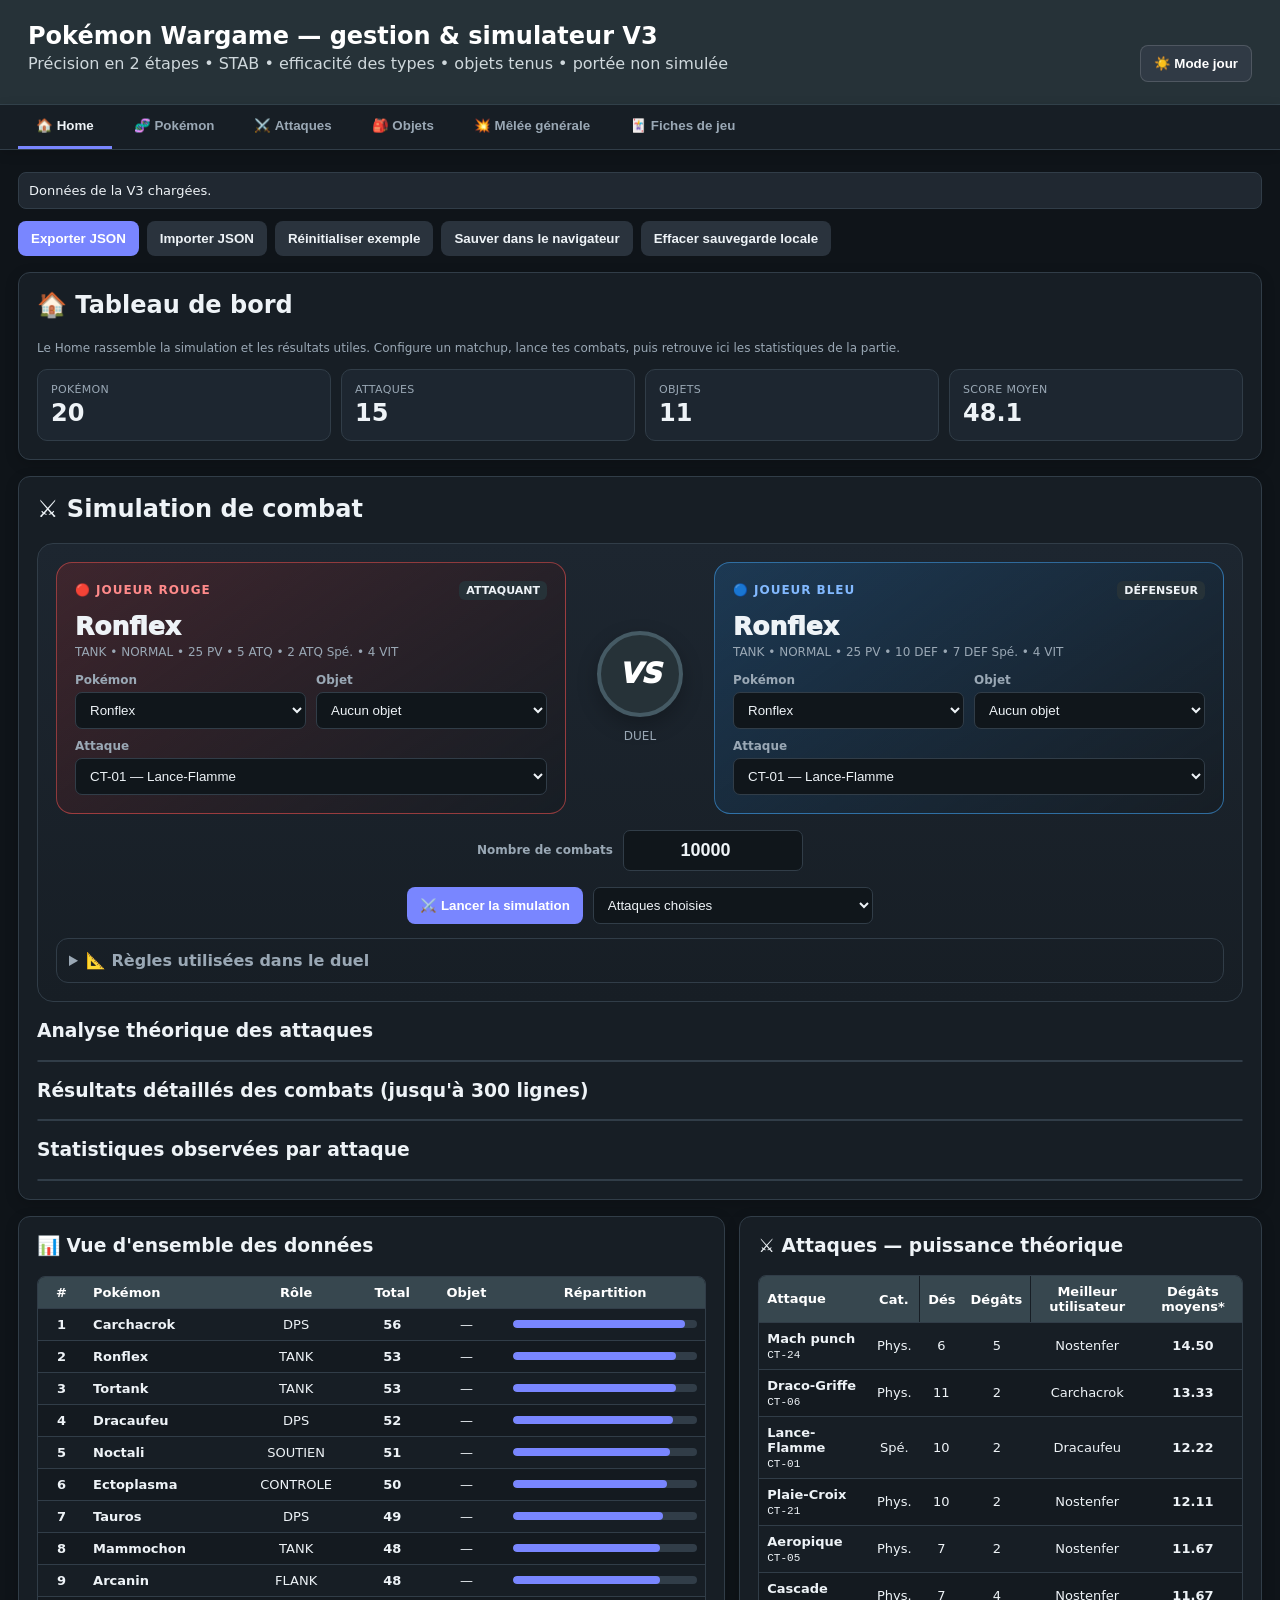
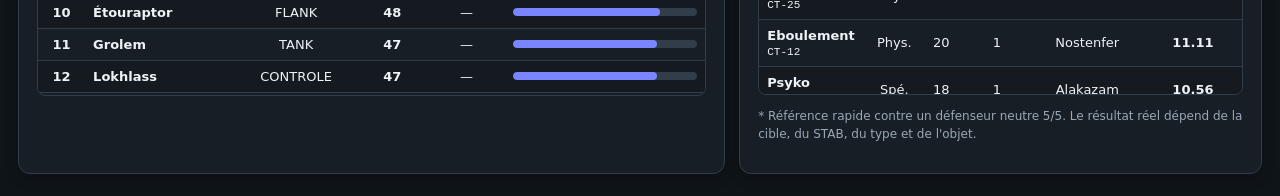
==== wargame/index.html @ 76ea1ea9 "Restore wargame index after fiche module update" ====
<!DOCTYPE html>
<html lang="fr">
<head>
<meta charset="UTF-8">
<meta name="viewport" content="width=device-width, initial-scale=1.0">
<title>Pokémon Wargame — Simulateur V3</title>
<style>
:root{
  --bg:#0f1419; --card:#171e25; --card2:#1d2630; --text:#eef3f7; --muted:#9aa8b5;
  --border:#313d48; --accent:#7986ff; --accent2:#5c6bc0;
  --danger:#ff8a8a; --ok:#81c784; --warn:#ffd166; --white:#fff;
  --input:#10161b; --table:#141a20; --tableHover:#202a33;
}
*{box-sizing:border-box}
body{margin:0;font-family:Inter,system-ui,Segoe UI,Arial,sans-serif;background:var(--bg);color:var(--text)}
header{padding:22px 28px;background:#263238;color:#fff;border-bottom:1px solid #34434d}
header h1{margin:0 0 4px;font-size:24px}
header p{margin:0;color:#cfd8dc}
.header-actions{display:flex;justify-content:flex-end;margin-top:-28px}
main{max-width:1600px;margin:22px auto;padding:0 18px}
.grid,.sim-grid,.metric-grid,.form-grid{display:grid;gap:14px}
.grid{grid-template-columns:1fr 1fr}
.sim-grid{grid-template-columns:repeat(3,minmax(0,1fr))}
.metric-grid{grid-template-columns:repeat(4,minmax(0,1fr))}
.form-grid{grid-template-columns:repeat(4,minmax(0,1fr))}
.form-grid .wide{grid-column:span 2}
.card{background:var(--card);border:1px solid var(--border);border-radius:12px;padding:18px;box-shadow:0 4px 14px rgba(0,0,0,.18)}
.card h2,.card h3{margin-top:0}
.toolbar{display:flex;gap:8px;flex-wrap:wrap;margin-bottom:16px}
button{border:0;border-radius:8px;padding:10px 13px;cursor:pointer;font-weight:700}
.btn{background:var(--accent);color:#fff}
.btn.secondary{background:#2a333d;color:#eef3f7}
.btn.danger{background:#3b2327;color:#ffb0b0}
.btn.ok{background:#183921;color:#a5d6a7}
button:hover{filter:brightness(1.08)}
.theme-btn{background:#303a45;color:#fff;border:1px solid rgba(255,255,255,.15)}
input,select,textarea{
  width:100%;padding:9px 10px;border:1px solid var(--border);border-radius:7px;
  background:var(--input);color:var(--text)
}
textarea{min-height:70px;resize:vertical}
label{display:block;font-size:12px;font-weight:750;color:var(--muted);margin-bottom:5px}
.form-actions{display:flex;gap:8px;margin-top:12px;flex-wrap:wrap}
.scroll{max-height:460px;overflow:auto;border:1px solid var(--border);border-radius:8px;margin-top:14px}
table{width:100%;border-collapse:collapse;font-size:13px}
th,td{border-bottom:1px solid var(--border);padding:8px;text-align:center;vertical-align:middle}
th{background:#37474f;color:#fff;position:sticky;top:0;z-index:2}
tbody tr:nth-child(even){background:var(--table)}
tbody tr:hover{background:var(--tableHover)}
.left{text-align:left!important}
.pill{display:inline-block;padding:3px 7px;border-radius:999px;background:#2b3640;font-size:11px;font-weight:700}
.mono{font-family:ui-monospace,SFMono-Regular,Menlo,monospace}
.small{font-size:11px}
.hint{font-size:12px;color:var(--muted);line-height:1.5}
.status{padding:10px;border-radius:8px;background:#202831;margin-bottom:12px;font-size:13px;border:1px solid var(--border)}
.status.success{background:#17351f;color:#a5d6a7}.status.error{background:#422124;color:#ffb0b0}
.metric{border:1px solid var(--border);border-radius:9px;padding:12px;background:var(--card2)}
.metric .label{font-size:11px;color:var(--muted)}
.metric .value{font-size:21px;font-weight:850;margin-top:4px}
.section-note{background:#151c23;border:1px dashed #3a4652;padding:11px;border-radius:8px;margin:12px 0}
.tag{font-size:11px;font-weight:800;padding:3px 7px;border-radius:6px;background:#263238}
.effect-list{font-size:11px;line-height:1.35;text-align:left}
.warning{color:var(--warn);font-weight:700}
.good{color:var(--ok);font-weight:700}
.bad{color:var(--danger);font-weight:700}
.kv{display:grid;grid-template-columns:160px 1fr;gap:7px;font-size:12px}
.checkbox{display:flex;align-items:center;gap:7px;margin-top:20px}
.checkbox input{width:auto}
@media(max-width:1150px){
  .grid{grid-template-columns:1fr}.sim-grid{grid-template-columns:1fr 1fr}.form-grid{grid-template-columns:repeat(2,minmax(0,1fr))}
}
@media(max-width:700px){
  .sim-grid,.metric-grid{grid-template-columns:1fr}.form-grid{grid-template-columns:1fr}
  .header-actions{margin-top:12px;justify-content:flex-start}
}

.tabs-bar{position:sticky;top:0;z-index:20;background:var(--card);border-bottom:1px solid var(--border);box-shadow:0 3px 12px rgba(0,0,0,.14)}
.tabs{max-width:1600px;margin:0 auto;padding:0 18px;display:flex;gap:4px}
.tab{background:transparent;color:var(--muted);border-radius:0;padding:13px 18px;border-bottom:3px solid transparent;font-weight:800}
.tab:hover{background:var(--tableHover);color:var(--text);filter:none}
.tab.active{color:var(--text);border-bottom-color:var(--accent)}
.tab-pane{display:none}
.tab-pane.active{display:block}
.dashboard-grid{display:grid;grid-template-columns:1.15fr .85fr;gap:14px}
.kpi-grid{display:grid;grid-template-columns:repeat(4,minmax(0,1fr));gap:10px}
.kpi{background:var(--card2);border:1px solid var(--border);border-radius:10px;padding:13px}
.kpi .klabel{font-size:11px;color:var(--muted);text-transform:uppercase;letter-spacing:.03em}
.kpi .kvalue{font-size:24px;font-weight:900;margin-top:3px}
.rank-table td:first-child{font-weight:850}
.chartbar{height:8px;background:var(--border);border-radius:99px;overflow:hidden}
.chartbar>span{display:block;height:100%;background:var(--accent);border-radius:99px}
.dashboard-note{font-size:12px;color:var(--muted);line-height:1.5}
@media(max-width:1150px){.dashboard-grid{grid-template-columns:1fr}.kpi-grid{grid-template-columns:repeat(2,minmax(0,1fr))}}
@media(max-width:700px){.tabs{overflow:auto}.tab{white-space:nowrap;padding:12px 14px}.kpi-grid{grid-template-columns:1fr}}


.duel-config{
  background:linear-gradient(180deg,var(--card2),var(--card));
  border:1px solid var(--border); border-radius:16px; padding:18px;
}
.duel-grid{
  display:grid; grid-template-columns:minmax(0,1fr) 120px minmax(0,1fr);
  align-items:stretch; gap:14px;
}
.fighter{
  border-radius:16px; padding:18px; border:1px solid var(--border);
  position:relative; overflow:hidden;
}
.fighter-red{
  background:linear-gradient(145deg,rgba(198,40,40,.20),var(--card));
  border-color:rgba(239,83,80,.55);
}
.fighter-blue{
  background:linear-gradient(145deg,rgba(30,136,229,.20),var(--card));
  border-color:rgba(66,165,245,.55);
}
.fighter-top{display:flex;justify-content:space-between;align-items:center;margin-bottom:12px}
.fighter-title{font-size:12px;font-weight:900;letter-spacing:.08em;text-transform:uppercase}
.fighter-red .fighter-title{color:#ff8a8a}.fighter-blue .fighter-title{color:#82b9ff}
.fighter-name{font-size:25px;font-weight:950;margin:2px 0 4px}
.fighter-meta{font-size:12px;color:var(--muted);margin-bottom:14px}
.fighter-grid{display:grid;grid-template-columns:1fr 1fr;gap:10px}
.vs-wrap{display:flex;flex-direction:column;align-items:center;justify-content:center;gap:10px}
.vs-badge{
  width:86px;height:86px;border-radius:50%;display:flex;align-items:center;justify-content:center;
  font-size:28px;font-weight:1000;font-style:italic;
  background:#263238;color:#fff;border:4px solid #455a64;box-shadow:0 8px 20px rgba(0,0,0,.25)
}
.battle-count{
  margin-top:16px; display:flex; justify-content:center; align-items:center; gap:10px;
  flex-wrap:wrap;
}
.battle-count label{margin:0}
.battle-count input{width:180px;text-align:center;font-size:18px;font-weight:850}
.duel-actions{display:flex;justify-content:center;gap:10px;margin-top:16px;flex-wrap:wrap}
.duel-secondary{background:var(--soft);border:1px solid var(--border);border-radius:12px;padding:12px;margin-top:14px}
.duel-secondary summary{cursor:pointer;font-weight:800;color:var(--muted)}
.duel-secondary .sim-grid{margin-top:12px}
@media(max-width:900px){
  .duel-grid{grid-template-columns:1fr}
  .vs-wrap{order:2}
  .fighter-red{order:1}.fighter-blue{order:3}
  .vs-badge{width:72px;height:72px;font-size:24px}
}

</style>
</head>
<body>
<header>
  <h1>Pokémon Wargame — gestion & simulateur V3</h1>
  <p>Précision en 2 étapes • STAB • efficacité des types • objets tenus • portée non simulée</p>
  <div class="header-actions"><button class="theme-btn" id="themeBtn">☀️ Mode jour</button></div>
</header>

<nav class="tabs-bar">
  <div class="tabs">
    <button class="tab active" data-tab="home">🏠 Home</button>
    <button class="tab" data-tab="pokemon">🧬 Pokémon</button>
    <button class="tab" data-tab="attacks">⚔️ Attaques</button>
    <button class="tab" data-tab="items">🎒 Objets</button>
  </div>
</nav>

<main>
  <div id="status" class="status">Données de la V3 chargées.</div>

  <div class="toolbar">
    <button class="btn" id="exportBtn">Exporter JSON</button>
    <button class="btn secondary" id="importBtn">Importer JSON</button>
    <input id="importFile" type="file" accept=".json" hidden>
    <button class="btn secondary" id="resetBtn">Réinitialiser exemple</button>
    <button class="btn secondary" id="saveLocalBtn">Sauver dans le navigateur</button>
    <button class="btn secondary" id="clearLocalBtn">Effacer sauvegarde locale</button>
  </div>
  
<section id="tab-home" class="tab-pane active">
  <div class="card" style="margin-bottom:16px">
    <h2>🏠 Tableau de bord</h2>
    <p class="dashboard-note">
      Le Home rassemble la simulation et les résultats utiles. Configure un matchup, lance tes combats,
      puis retrouve ici les statistiques de la partie.
    </p>
    <div id="dashboardKpis" class="kpi-grid"></div>
  </div>

  <section class="card" style="margin-top:16px">
    <h2>⚔️ Simulation de combat</h2>

    <div class="duel-config">
      <div class="duel-grid">
        <div class="fighter fighter-red">
          <div class="fighter-top">
            <div class="fighter-title">🔴 Joueur Rouge</div>
            <span class="tag">ATTAQUANT</span>
          </div>
          <div class="fighter-name" id="fighterNameA">—</div>
          <div class="fighter-meta" id="fighterMetaA">Choisis ton Pokémon</div>
          <div class="fighter-grid">
            <div>
              <label>Pokémon</label>
              <select id="simA"></select>
            </div>
            <div>
              <label>Objet</label>
              <select id="simItemA"></select>
            </div>
            <div style="grid-column:1 / -1">
              <label>Attaque</label>
              <select id="simAttackA"></select>
            </div>
          </div>
        </div>

        <div class="vs-wrap">
          <div class="vs-badge">VS</div>
          <span class="hint">DUEL</span>
        </div>

        <div class="fighter fighter-blue">
          <div class="fighter-top">
            <div class="fighter-title">🔵 Joueur Bleu</div>
            <span class="tag">DÉFENSEUR</span>
          </div>
          <div class="fighter-name" id="fighterNameB">—</div>
          <div class="fighter-meta" id="fighterMetaB">Choisis ton Pokémon</div>
          <div class="fighter-grid">
            <div>
              <label>Pokémon</label>
              <select id="simB"></select>
            </div>
            <div>
              <label>Objet</label>
              <select id="simItemB"></select>
            </div>
            <div style="grid-column:1 / -1">
              <label>Attaque</label>
              <select id="simAttackB"></select>
            </div>
          </div>
        </div>
      </div>

      <div class="battle-count">
        <label for="simCount">Nombre de combats</label>
        <input id="simCount" type="number" min="1" max="1000000" value="10000">
      </div>

      <div class="duel-actions">
        <button class="btn" id="simulateBtn">⚔️ Lancer la simulation</button>
        <select id="simMode" style="width:280px">
          <option value="fixed">Attaques choisies</option>
          <option value="best">Meilleure moyenne théorique à chaque tour</option>
          <option value="random">Attaque aléatoire</option>
        </select>
      </div>

      <details class="duel-secondary">
        <summary>📐 Règles utilisées dans le duel</summary>
        <div class="section-note">
          <strong>Précision en 2 étapes :</strong> Nombre de dés → jet de précision → seuls les dés réussis sont relancés →
          jet ATQ/DEF → blessures → dégâts.
          Le STAB ajoute <strong>1 dé au jet de précision</strong>, la Loupe ajoute +1 au résultat du jet de précision,
          et l'Œuf Chance relance le premier 1 de la phase.
        </div>
        <div class="section-note">
          <strong>Types :</strong> super efficace → +1d3 dégâts bruts ; pas très efficace → -1d3 dégâts.
          Les immunités donnent 0 dégât. Les effets de portée/géométrie, murs, déplacements, réactions et statuts ne sont pas simulés.
        </div>
      </details>
    </div>

    <div id="simSummary" style="margin-top:16px"></div>

<h3 style="margin-top:18px">Analyse théorique des attaques</h3>
    <div class="scroll"><table id="attackAnalysisTable"></table></div>

    <h3 style="margin-top:18px">Résultats détaillés des combats (jusqu'à 300 lignes)</h3>
    <div class="scroll"><table id="battleTable"></table></div>

    <h3 style="margin-top:18px">Statistiques observées par attaque</h3>
    <div class="scroll"><table id="usageTable"></table></div>
  </section>

  <div class="dashboard-grid" style="margin-top:16px">
    <section class="card">
      <h3>📊 Vue d'ensemble des données</h3>
      <div id="pokemonOverview"></div>
    </section>
    <section class="card">
      <h3>⚔️ Attaques — puissance théorique</h3>
      <div id="attackOverview"></div>
    </section>
  </div>
</section>

  
<section id="tab-pokemon" class="tab-pane">
  <div class="grid"><section class="card">
      <h2>Pokémon</h2>
      <form id="pokemonForm">        <input type="hidden" id="pokemonIndex">
        <div class="form-grid">
          <div><label>Nom</label><input id="pName" required></div>
          <div><label>Rôle</label><input id="pRole" placeholder="TANK, DPS..."></div>
          <div><label>Type</label><input id="pType" placeholder="NORMAL"></div>
          <div><label>Objet tenu</label><select id="pItem"></select></div>
          <div><label>PV</label><input id="pHp" type="number" min="1" required></div>
          <div><label>Attaque</label><input id="pAtk" type="number" min="0" max="10" required></div>
          <div><label>Défense</label><input id="pDef" type="number" min="0" max="10" required></div>
          <div><label>Attaque Spé.</label><input id="pSpAtk" type="number" min="0" max="10" required></div>
          <div><label>Défense Spé.</label><input id="pSpDef" type="number" min="0" max="10" required></div>
          <div><label>Vitesse</label><input id="pSpeed" type="number" min="0" max="10" required></div>
        </div>
        <div class="form-actions">
          <button class="btn" type="submit">Enregistrer Pokémon</button>
          <button class="btn secondary" type="button" id="cancelPokemonEdit">Annuler</button>
        </div>
      </form>
      <div class="scroll"><table id="pokemonTable"></table></div>
    </section>

    <section class="card">
      <h2>Attaques</h2>
      <form id="attackForm">
        <input type="hidden" id="attackIndex">
        <div class="form-grid">
          <div><label>Code</label><input id="aCode" required placeholder="CT-01"></div>
          <div><label>Nom</label><input id="aName" required></div>
          <div><label>Catégorie</label>
            <select id="aCategory"><option value="physical">Physique</option><option value="special">Spéciale</option></select>
          </div>
          <div><label>Type</label><input id="aType" required></div>
          <div><label>Utilité</label><input id="aUtility" value="Offensive"></div>
          <div><label>Nombre de dés</label><input id="aDice" type="number" min="1" required></div>
          <div><label>Dégâts / blessure</label><input id="aDamage" type="number" min="0" step="0.1" required></div>
          <div><label>Précision (jet 1)</label><input id="aPrecision" placeholder="3+" required></div>
          <div><label>Portée</label><input id="aRange" placeholder="7p"></div>
          <div><label>Cible</label><input id="aTarget" value="Unique"></div>
          <div class="checkbox"><input id="aCritEnabled" type="checkbox"><label for="aCritEnabled">Critique actif</label></div>
          <div><label>Seuil critique</label><input id="aCritRoll" type="number" min="2" max="6" value="6"></div>
          <div><label>Multiplicateur critique</label><input id="aCritMultiplier" type="number" min="1" step="0.1" value="2"></div>
          <div><label>Bonus dégâts bruts de l'attaque</label><input id="aBonusFlat" type="number" min="0" step="0.1" value="0"></div>
          <div class="wide"><label>Description / effet non simulé</label><textarea id="aDescription"></textarea></div>
        </div>
        <div class="hint">
          Portée, géométrie, murs, déplacement, environnement, réaction et cibles multiples sont conservés mais ne sont pas simulés.
          Les <strong>bonus de dégâts bruts</strong> sont simulés.
        </div>
        <div class="form-actions">
          <button class="btn" type="submit">Enregistrer attaque</button>
          <button class="btn secondary" type="button" id="cancelAttackEdit">Annuler</button>
        </div>
      </form>
      <div class="scroll"><table id="attackTable"></table></div>
    </section><section class="card">
    <h2>🧬 Guide rapide</h2>
    <div class="section-note">
      Modifie ici les stats, le rôle, le type et l'objet enregistré sur la fiche du Pokémon.
      <br><br><strong>Score :</strong> PV + ATQ + DEF + ATQ Spé. + DEF Spé. + VIT.
    </div>
    <div id="pokemonRoleOverview"></div>
  </section></div>
</section>

  
<section id="tab-attacks" class="tab-pane">
  <div class="card"><section class="card">
      <h2>Attaques</h2>
      <form id="attackForm">
        <input type="hidden" id="attackIndex">
        <div class="form-grid">
          <div><label>Code</label><input id="aCode" required placeholder="CT-01"></div>
          <div><label>Nom</label><input id="aName" required></div>
          <div><label>Catégorie</label>
            <select id="aCategory"><option value="physical">Physique</option><option value="special">Spéciale</option></select>
          </div>
          <div><label>Type</label><input id="aType" required></div>
          <div><label>Utilité</label><input id="aUtility" value="Offensive"></div>
          <div><label>Nombre de dés</label><input id="aDice" type="number" min="1" required></div>
          <div><label>Dégâts / blessure</label><input id="aDamage" type="number" min="0" step="0.1" required></div>
          <div><label>Précision (jet 1)</label><input id="aPrecision" placeholder="3+" required></div>
          <div><label>Portée</label><input id="aRange" placeholder="7p"></div>
          <div><label>Cible</label><input id="aTarget" value="Unique"></div>
          <div class="checkbox"><input id="aCritEnabled" type="checkbox"><label for="aCritEnabled">Critique actif</label></div>
          <div><label>Seuil critique</label><input id="aCritRoll" type="number" min="2" max="6" value="6"></div>
          <div><label>Multiplicateur critique</label><input id="aCritMultiplier" type="number" min="1" step="0.1" value="2"></div>
          <div><label>Bonus dégâts bruts de l'attaque</label><input id="aBonusFlat" type="number" min="0" step="0.1" value="0"></div>
          <div class="wide"><label>Description / effet non simulé</label><textarea id="aDescription"></textarea></div>
        </div>
        <div class="hint">
          Portée, géométrie, murs, déplacement, environnement, réaction et cibles multiples sont conservés mais ne sont pas simulés.
          Les <strong>bonus de dégâts bruts</strong> sont simulés.
        </div>
        <div class="form-actions">
          <button class="btn" type="submit">Enregistrer attaque</button>
          <button class="btn secondary" type="button" id="cancelAttackEdit">Annuler</button>
        </div>
      </form>
      <div class="scroll"><table id="attackTable"></table></div>
    </section></div>
</section>

  
<section id="tab-items" class="tab-pane">
  <section class="card" style="margin-top:16px">
    <h2>Objets tenus</h2>
    <form id="itemForm">
      <input type="hidden" id="itemIndex">
      <div class="form-grid">
        <div><label>Nom</label><input id="iName" required></div>
        <div><label>Consommé ?</label>
          <select id="iConsumable"><option value="false">Non</option><option value="true">Oui</option></select>
        </div>
        <div><label>+ Attaque</label><input id="iAttackBonus" type="number" value="0"></div>
        <div><label>+ Vitesse</label><input id="iSpeedBonus" type="number" value="0"></div>
        <div><label>+ aux jets de précision</label><input id="iPrecisionBonus" type="number" value="0"></div>
        <div><label>Soins sous 50% des PV</label><input id="iHealBelowHalf" type="number" value="0"></div>
        <div><label>Soins en fin de phase — dés d3</label><input id="iEndPhaseHealDice" type="number" value="0" min="0"></div>
        <div><label>Survie à 1 PV si KO</label><select id="iPreventKO"><option value="false">Non</option><option value="true">Oui</option></select></div>
        <div><label>+ dégât brut si super efficace</label><input id="iSuperEffectiveBonus" type="number" value="0" step="0.1"></div>
        <div><label>Relancer le premier 1 / phase</label><select id="iRerollFirstOne"><option value="false">Non</option><option value="true">Oui</option></select></div>
        <div><label>Consommer après capacité offensive</label><select id="iConsumeOnOffensive"><option value="false">Non</option><option value="true">Oui</option></select></div>
        <div><label>Bonus portée</label><input id="iRangeBonus" type="number" value="0"></div>
        <div><label>Soigne les statuts</label><select id="iCureStatus"><option value="false">Non</option><option value="true">Oui</option></select></div>
        <div class="wide"><label>Effet / description</label><textarea id="iDescription"></textarea></div>
        <div class="wide"><label>Effet non simulé / notes</label><textarea id="iUnsimmable"></textarea></div>
      </div>
      <div class="hint">
        Les effets calculables sont appliqués automatiquement. Les effets liés aux statuts, à la portée ou aux mécaniques encore non implémentées restent stockés comme texte/flags.
      </div>
      <div class="form-actions">
        <button class="btn" type="submit">Enregistrer objet</button>
        <button class="btn secondary" type="button" id="cancelItemEdit">Annuler</button>
      </div>
    </form>
    <div class="scroll"><table id="itemTable"></table></div>
  </section>
  <div class="card" style="margin-top:16px">
    <h3>🎒 Utilisation des objets</h3>
    <p class="dashboard-note">
      Les objets créés ici peuvent être attachés aux Pokémon ou choisis directement dans un combat depuis le Home.
      Les effets non simulés restent stockés dans le JSON.
    </p>
  </div>
</section>

</main>

<script>
const STORAGE_KEY = "pokemon-wargame-v3";
const TYPE_CHART = {
  NORMAL:{weak:["ROCHE","ACIER"],immune:["SPECTRE"]},
  FEU:{strong:["PLANTE","GLACE","INSECTE","ACIER"],weak:["FEU","EAU","ROCHE","DRAGON"]},
  EAU:{strong:["FEU","SOL","ROCHE"],weak:["EAU","PLANTE","DRAGON"]},
  ELECTRIQUE:{strong:["EAU","VOL"],weak:["ELECTRIQUE","PLANTE","DRAGON"],immune:["SOL"]},
  PLANTE:{strong:["EAU","SOL","ROCHE"],weak:["FEU","PLANTE","POISON","VOL","INSECTE","DRAGON","ACIER"]},
  GLACE:{strong:["PLANTE","SOL","VOL","DRAGON"],weak:["FEU","EAU","GLACE","ACIER"]},
  COMBAT:{strong:["NORMAL","GLACE","ROCHE","TENEBRE","ACIER"],weak:["POISON","VOL","PSY","INSECTE","FEE"]},
  POISON:{strong:["PLANTE","FEE"],weak:["POISON","SOL","ROCHE","SPECTRE"],},
  SOL:{strong:["FEU","ELECTRIQUE","POISON","ROCHE","ACIER"],weak:["PLANTE","INSECTE"],immune:["VOL"]},
  VOL:{strong:["PLANTE","COMBAT","INSECTE"],weak:["ELECTRIQUE","ROCHE","ACIER"]},
  PSY:{strong:["COMBAT","POISON"],weak:["PSY","ACIER"],immune:["TENEBRE"]},
  INSECTE:{strong:["PLANTE","PSY","TENEBRE"],weak:["FEU","COMBAT","POISON","VOL","SPECTRE","ACIER","FEE"]},
  ROCHE:{strong:["FEU","GLACE","VOL","INSECTE"],weak:["COMBAT","SOL","ACIER"]},
  SPECTRE:{strong:["PSY","SPECTRE"],weak:["TENEBRE"],immune:["NORMAL"]},
  DRAGON:{strong:["DRAGON"],weak:["ACIER"],},
  TENEBRE:{strong:["PSY","SPECTRE"],weak:["COMBAT","TENEBRE","FEE"],immune:["PSY"]},
  ACIER:{strong:["GLACE","ROCHE","FEE"],weak:["FEU","EAU","ELECTRIQUE","ACIER"]},
  FEE:{strong:["COMBAT","DRAGON","TENEBRE"],weak:["FEU","POISON","ACIER"],immune:["DRAGON"]}
};

const DEFAULT_DATA = {
  version:3,
  rules:{
    maxStat:10,
    maxTeamScore:140,
    hitTable:[
      {condition:"atk >= 2 * def",roll:2},
      {condition:"atk > def",roll:3},
      {condition:"atk == def",roll:4},
      {condition:"atk < def",roll:5},
      {condition:"atk <= def / 2",roll:6}
    ],
    precisionThenWound:true,
    stabPrecisionDice:1,
    superEffectiveBonus:"1d3",
    notVeryEffectiveBlock:"1d3"
  },
  pokemon:[
    {name:"Ronflex",role:"TANK",type:"NORMAL",types:["NORMAL"],itemId:null,hp:25,attack:5,defense:10,spAttack:2,spDefense:7,speed:4},
    {name:"Tortank",role:"TANK",type:"EAU",types:["EAU"],itemId:null,hp:24,attack:5,defense:6,spAttack:5,spDefense:8,speed:5},
    {name:"Mammochon",role:"TANK",type:"SOL",types:["SOL"],itemId:null,hp:22,attack:6,defense:5,spAttack:2,spDefense:10,speed:3},
    {name:"Grolem",role:"TANK",type:"ROCHE",types:["ROCHE"],itemId:null,hp:22,attack:6,defense:9,spAttack:1,spDefense:5,speed:4},
    {name:"Ectoplasma",role:"CONTROLE",type:"SPECTRE",types:["SPECTRE"],itemId:null,hp:21,attack:2,defense:4,spAttack:9,spDefense:7,speed:7},
    {name:"Lokhlass",role:"CONTROLE",type:"GLACE",types:["GLACE"],itemId:null,hp:22,attack:2,defense:5,spAttack:7,spDefense:5,speed:6},
    {name:"Bétochef",role:"CONTROLE",type:"COMBAT",types:["COMBAT"],itemId:null,hp:21,attack:6,defense:6,spAttack:2,spDefense:4,speed:5},
    {name:"Magnézone",role:"CONTROLE",type:"ACIER",types:["ACIER"],itemId:null,hp:20,attack:3,defense:4,spAttack:6,spDefense:6,speed:6},
    {name:"Arcanin",role:"FLANK",type:"FEU",types:["FEU"],itemId:null,hp:20,attack:8,defense:3,spAttack:4,spDefense:4,speed:9},
    {name:"Nostenfer",role:"FLANK",type:"POISON",types:["POISON"],itemId:null,hp:20,attack:10,defense:2,spAttack:1,spDefense:4,speed:10},
    {name:"Étouraptor",role:"FLANK",type:"VOL",types:["VOL"],itemId:null,hp:21,attack:9,defense:4,spAttack:1,spDefense:5,speed:8},
    {name:"Pikachu",role:"FLANK",type:"ELECTRIQUE",types:["ELECTRIQUE"],itemId:null,hp:16,attack:6,defense:3,spAttack:8,spDefense:3,speed:9},
    {name:"Carchacrok",role:"DPS",type:"DRAGON",types:["DRAGON"],itemId:null,hp:21,attack:10,defense:5,spAttack:7,spDefense:5,speed:8},
    {name:"Dracaufeu",role:"DPS",type:"FEU",types:["FEU"],itemId:null,hp:20,attack:7,defense:4,spAttack:10,spDefense:4,speed:7},
    {name:"Tauros",role:"DPS",type:"NORMAL",types:["NORMAL"],itemId:null,hp:22,attack:9,defense:6,spAttack:0,spDefense:3,speed:9},
    {name:"Cizayox",role:"DPS",type:"INSECTE",types:["INSECTE"],itemId:null,hp:20,attack:8,defense:3,spAttack:2,spDefense:5,speed:7},
    {name:"Alakazam",role:"SOUTIEN",type:"PSY",types:["PSY"],itemId:null,hp:20,attack:0,defense:2,spAttack:10,spDefense:7,speed:8},
    {name:"Noctali",role:"SOUTIEN",type:"TENEBRE",types:["TENEBRE"],itemId:null,hp:21,attack:6,defense:6,spAttack:6,spDefense:6,speed:6},
    {name:"Leveinard",role:"SOUTIEN",type:"FEE",types:["FEE"],itemId:null,hp:25,attack:4,defense:5,spAttack:2,spDefense:5,speed:4},
    {name:"Azumarill",role:"SOUTIEN",type:"EAU",types:["EAU"],itemId:null,hp:20,attack:9,defense:4,spAttack:1,spDefense:5,speed:4}
  ],
  attacks:[
    {code:"CT-01",name:"Lance-Flamme",category:"special",type:"FEU",utility:"Offensive",dice:10,damage:2,precision:"3+",range:"7p*",target:"Multiple",critEnabled:false,critRoll:6,critMultiplier:2,bonusFlatDamage:0,description:"Cette capacité touche tous pokémons dans la zone du cone."},
    {code:"CT-04",name:"Seisme",category:"physical",type:"SOL",utility:"Offensive",dice:15,damage:1,precision:"2+",range:"5p",target:"Multiple",critEnabled:false,critRoll:6,critMultiplier:2,bonusFlatDamage:0,description:"Cette capacité inflige des dégats à tous les pokémons dans le cercle de 5 pouces autour du lanceur."},
    {code:"CT-05",name:"Aeropique",category:"physical",type:"VOL",utility:"Offensive",dice:7,damage:2,precision:"1+",range:"1p",target:"Unique",critEnabled:false,critRoll:6,critMultiplier:2,bonusFlatDamage:0,description:""},
    {code:"CT-06",name:"Draco-Griffe",category:"physical",type:"DRAGON",utility:"Offensive",dice:11,damage:2,precision:"3+",range:"1p",target:"Unique",critEnabled:false,critRoll:6,critMultiplier:2,bonusFlatDamage:0,description:""},
    {code:"CT-09",name:"Vive-attaque",category:"physical",type:"NORMAL",utility:"Offensive",dice:5,damage:2,precision:"2+",range:"2p",target:"Unique",critEnabled:false,critRoll:6,critMultiplier:2,bonusFlatDamage:0,description:"Cette capacité peut-être joué en réaction à l'attaque d'un pokémon adverse. (Si assez de portée)"},
    {code:"CT-12",name:"Eboulement",category:"physical",type:"ROCHE",utility:"Offensive",dice:20,damage:1,precision:"3+",range:"6p",target:"Unique",critEnabled:false,critRoll:6,critMultiplier:2,bonusFlatDamage:0,description:"Après la capacité, placez un mur de pierre de 2p collé au pokémon défenseur. Le mur possède 1 PV et peut être ciblé par une capacité unique."},
    {code:"CT-13",name:"Tonnerre",category:"special",type:"ELECTRIQUE",utility:"Offensive",dice:5,damage:2,precision:"4+",range:"10p",target:"Unique",critEnabled:false,critRoll:6,critMultiplier:2,bonusFlatDamage:0,description:"Cette capacité ne prend pas en compte ni l'environnement ni les murs de protection pour toucher une cible."},
    {code:"CT-16",name:"Psyko",category:"special",type:"PSY",utility:"Offensive",dice:18,damage:1,precision:"3+",range:"7p",target:"Unique",critEnabled:false,critRoll:6,critMultiplier:2,bonusFlatDamage:0,description:""},
    {code:"CT-21",name:"Plaie-Croix",category:"physical",type:"INSECTE",utility:"Offensive",dice:10,damage:2,precision:"3+",range:"",target:"Unique",critEnabled:false,critRoll:6,critMultiplier:2,bonusFlatDamage:1,description:"1 dégat brut en plus."},
    {code:"CT-22",name:"Vibroscur",category:"special",type:"TENEBRE",utility:"Offensive",dice:15,damage:1,precision:"2+",range:"6p",target:"Multiple",critEnabled:false,critRoll:6,critMultiplier:2,bonusFlatDamage:0,description:"Lance des ondes en cercle autour du pokémons jusqu'à 6 pouces. Les ondes s'arrête après avoir touché un pokémon. (Le pokémon derrière ne prend pas de dégat)."},
    {code:"CT-23",name:"Ball'Ombre",category:"special",type:"SPECTRE",utility:"Offensive",dice:7,damage:3,precision:"4+",range:"8p",target:"Unique",critEnabled:false,critRoll:6,critMultiplier:2,bonusFlatDamage:0,description:""},
    {code:"CT-24",name:"Mach punch",category:"physical",type:"COMBAT",utility:"Offensive",dice:6,damage:5,precision:"4+",range:"1p",target:"Unique",critEnabled:false,critRoll:6,critMultiplier:2,bonusFlatDamage:0,description:"Avant d'attaquer vous pouvez déplacez votre pokémon jusqu'à 2 pouces. Si la capacité n'inflige aucune blessure le lanceur s'inflige 3PV."},
    {code:"CT-25",name:"Cascade",category:"physical",type:"EAU",utility:"Offensive",dice:7,damage:4,precision:"4+",range:"5p",target:"Unique",critEnabled:false,critRoll:6,critMultiplier:2,bonusFlatDamage:0,description:""},
    {code:"CT-30",name:"Laser-Glace",category:"special",type:"GLACE",utility:"Offensive",dice:8,damage:3,precision:"4+",range:"6p",target:"Unique",critEnabled:false,critRoll:6,critMultiplier:2,bonusFlatDamage:0,description:""},
    {code:"CT-31",name:"Ultralaser",category:"special",type:"NORMAL",utility:"Offensive",dice:10,damage:3,precision:"5+",range:"7p",target:"Multiple",critEnabled:false,critRoll:6,critMultiplier:2,bonusFlatDamage:0,description:"Inflige des dégats en ligne droite jusqu'à 7p. Ne prends pas en compte l'environnement. Les murs de protection restent."}
  ],
  items:[
    {id:"vive-griffe",name:"Vive Griffe",consumable:false,attackBonus:0,speedBonus:1,precisionBonus:0,healBelowHalf:0,endPhaseHealDice:0,preventKO:false,superEffectiveBonus:0,rerollFirstOnePerPhase:false,consumeOnOffensive:false,rangeBonus:0,cureStatus:false,description:"Donne +1 de vitesse.",unsim:""},
    {id:"baie-sitrus",name:"Baie Sitrus",consumable:true,attackBonus:0,speedBonus:0,precisionBonus:0,healBelowHalf:5,endPhaseHealDice:0,preventKO:false,superEffectiveBonus:0,rerollFirstOnePerPhase:false,consumeOnOffensive:false,rangeBonus:0,cureStatus:false,description:"Quand les PV du porteur descendent en dessous de la moitié. Redonne 5PV.",unsim:""},
    {id:"bandeau",name:"Bandeau",consumable:true,attackBonus:0,speedBonus:0,precisionBonus:0,healBelowHalf:0,endPhaseHealDice:0,preventKO:true,superEffectiveBonus:0,rerollFirstOnePerPhase:false,consumeOnOffensive:false,rangeBonus:0,cureStatus:false,description:"Si le porteur devait être mis KO par une attaque. Il reste à 1PV.",unsim:""},
    {id:"reste",name:"Reste",consumable:false,attackBonus:0,speedBonus:0,precisionBonus:0,healBelowHalf:0,endPhaseHealDice:1,preventKO:false,superEffectiveBonus:0,rerollFirstOnePerPhase:false,consumeOnOffensive:false,rangeBonus:0,cureStatus:false,description:"À la fin de chaque phase. Redonne 1d3 PV.",unsim:"Dans le simulateur, une phase = un round complet (les deux Pokémon ont eu leur action)."},
    {id:"loupe",name:"Loupe",consumable:false,attackBonus:0,speedBonus:0,precisionBonus:1,healBelowHalf:0,endPhaseHealDice:0,preventKO:false,superEffectiveBonus:0,rerollFirstOnePerPhase:false,consumeOnOffensive:false,rangeBonus:0,cureStatus:false,description:"Donne +1 aux dés de touche.",unsim:"Le bonus est appliqué aux résultats du jet de précision."},
    {id:"ceinture-pro",name:"Ceinture Pro",consumable:false,attackBonus:0,speedBonus:0,precisionBonus:0,healBelowHalf:0,endPhaseHealDice:0,preventKO:false,superEffectiveBonus:1,rerollFirstOnePerPhase:false,consumeOnOffensive:false,rangeBonus:0,cureStatus:false,description:"1 de dégât brut en plus pour capacités super efficaces.",unsim:""},
    {id:"orbe-flamme",name:"Orbe Flamme",consumable:true,attackBonus:0,speedBonus:0,precisionBonus:0,healBelowHalf:0,endPhaseHealDice:0,preventKO:false,superEffectiveBonus:0,rerollFirstOnePerPhase:false,consumeOnOffensive:true,rangeBonus:0,cureStatus:false,description:"Lorsque le porteur effectue une capacité offensive, l'orbe se consomme et brûle le porteur.",unsim:"La consommation est simulée ; la Brûlure n'est pas encore modélisée."},
    {id:"lunettes-noires",name:"Lunettes noires",consumable:false,attackBonus:0,speedBonus:0,precisionBonus:0,healBelowHalf:0,endPhaseHealDice:0,preventKO:false,superEffectiveBonus:0,rerollFirstOnePerPhase:false,consumeOnOffensive:false,rangeBonus:1,cureStatus:false,description:"Augmente la portée de 1p de chaque compétence.",unsim:"Portée non simulée dans cette version."},
    {id:"baie-oran",name:"Baie Oran",consumable:true,attackBonus:0,speedBonus:0,precisionBonus:0,healBelowHalf:0,endPhaseHealDice:0,preventKO:false,superEffectiveBonus:0,rerollFirstOnePerPhase:false,consumeOnOffensive:false,rangeBonus:0,cureStatus:true,description:"Soigne n'importe quel statut.",unsim:"Les statuts ne sont pas encore simulés."},
    {id:"bandeau-choix",name:"Bandeau Choix",consumable:false,attackBonus:2,speedBonus:0,precisionBonus:0,healBelowHalf:0,endPhaseHealDice:0,preventKO:false,superEffectiveBonus:0,rerollFirstOnePerPhase:false,consumeOnOffensive:false,rangeBonus:0,cureStatus:false,description:"+2 d'attaque. Le porteur ne peut utiliser qu'une seule capacité par phase.",unsim:"Comme la V1 autorise une capacité par action/phase, la restriction de capacité est déjà respectée dans le duel."},
    {id:"oeuf-chance",name:"Oeuf chance",consumable:false,attackBonus:0,speedBonus:0,precisionBonus:0,healBelowHalf:0,endPhaseHealDice:0,preventKO:false,superEffectiveBonus:0,rerollFirstOnePerPhase:true,consumeOnOffensive:false,rangeBonus:0,cureStatus:false,description:"Une fois par phase permet de relancer n'importe quel dé.",unsim:"Interprété comme : relancer uniquement le premier dé qui fait 1 de la phase."}
  ]
};

let db = loadDB();

function clone(x){ return JSON.parse(JSON.stringify(x)); }
function esc(s){ return String(s ?? "").replace(/[&<>"']/g,c=>({"&":"&amp;","<":"&lt;",">":"&gt;",'"':"&quot;","'":"&#039;"}[c])); }
function score(p){ return p.hp+p.attack+p.defense+p.spAttack+p.spDefense+p.speed; }
function rollD3(){ return 1+Math.floor(Math.random()*3); }
function rollD6(){ return 1+Math.floor(Math.random()*6); }

function loadDB(){
  try{
    const raw=localStorage.getItem(STORAGE_KEY);
    if(raw){
      const data=JSON.parse(raw);
      data.pokemon ??= [];
      data.attacks ??= [];
      data.items ??= [];
      return normalizeDB(data);
    }
  }catch(e){}
  return clone(DEFAULT_DATA);
}
function normalizeDB(data){
  data.rules ??= clone(DEFAULT_DATA.rules);
  data.pokemon=data.pokemon.map(p=>({
    ...p,
    types:p.types?.length?p.types:[p.type].filter(Boolean),
    itemId:p.itemId??null
  }));
  data.attacks=data.attacks.map(a=>({
    ...a,
    bonusFlatDamage:Number(a.bonusFlatDamage??0),
    range:a.range??"",
    target:a.target??"Unique",
    description:a.description??"",
    critEnabled:!!a.critEnabled,
    critRoll:Number(a.critRoll??6),
    critMultiplier:Number(a.critMultiplier??2)
  }));
  data.items=data.items.map(i=>({
    id:i.id??slugify(i.name),
    name:i.name??"",
    consumable:!!i.consumable,
    attackBonus:Number(i.attackBonus??0),
    speedBonus:Number(i.speedBonus??0),
    precisionBonus:Number(i.precisionBonus??0),
    healBelowHalf:Number(i.healBelowHalf??0),
    endPhaseHealDice:Number(i.endPhaseHealDice??0),
    preventKO:!!i.preventKO,
    superEffectiveBonus:Number(i.superEffectiveBonus??0),
    rerollFirstOnePerPhase:!!i.rerollFirstOnePerPhase,
    consumeOnOffensive:!!i.consumeOnOffensive,
    rangeBonus:Number(i.rangeBonus??0),
    cureStatus:!!i.cureStatus,
    description:i.description??"",
    unsim:i.unsim??""
  }));
  return data;
}function saveDB(){
  localStorage.setItem(STORAGE_KEY,JSON.stringify(db,null,2));
  showStatus("Données sauvegardées dans le navigateur.","success");
}
function showStatus(msg,type=""){
  const el=document.getElementById("status");
  el.textContent=msg; el.className="status "+type;
}
function slugify(s){
  return String(s).toLowerCase().normalize("NFD").replace(/[\u0300-\u036f]/g,"").replace(/[^a-z0-9]+/g,"-").replace(/^-|-$/g,"");
}
function itemOf(p){
  return db.items.find(i=>i.id===p.itemId) || null;
}
function effectiveStats(p,itemOverride=null){
  const i=itemOverride || itemOf(p);
  return {
    hp:p.hp,
    attack:p.attack+(i?.attackBonus||0),
    defense:p.defense,
    spAttack:p.spAttack,
    spDefense:p.spDefense,
    speed:p.speed+(i?.speedBonus||0)
  };
}
function parsePrecision(v){
  const m=String(v??"").match(/([1-6])/);
  return m?Math.min(6,Math.max(1,Number(m[1]))):4;
}
function hitThreshold(atk,def){
  if(def<=0) return atk<=0?4:2;
  if(atk>=def*2) return 2;
  if(atk>def) return 3;
  if(atk===def) return 4;
  if(atk<=def/2) return 6;
  return 5;
}

function typeEffectiveness(attackType, defender){
  const chart=TYPE_CHART[attackType]||{};
  const types=defender.types?.length?defender.types:[defender.type];
  let multiplier=1;
  let immune=false;
  for(const t of types){
    if((chart.immune||[]).includes(t)) immune=true;
    if((chart.strong||[]).includes(t)) multiplier*=2;
    else if((chart.weak||[]).includes(t)) multiplier*=0.5;
  }
  if(immune) return {kind:"immune",multiplier:0};
  if(multiplier>1) return {kind:"super",multiplier};
  if(multiplier<1) return {kind:"resist",multiplier};
  return {kind:"neutral",multiplier:1};
}

function combatStats(attacker,defender,attack,itemOverride=null,defenderItemOverride=null){
  const a=effectiveStats(attacker,itemOverride), d=effectiveStats(defender,defenderItemOverride);
  const special=attack.category==="special";
  const atk=special?a.spAttack:a.attack;
  const def=special?d.spDefense:d.defense;
  const item=itemOverride || itemOf(attacker);
  const precision=parsePrecision(attack.precision);  const wound=hitThreshold(atk,def);
  const stab=(attacker.types||[attacker.type]).includes(attack.type);
  const precisionDice=attack.dice+(stab?1:0);
  const precisionChance=Math.min(1,Math.max(0,(7-precision)/6));
  const woundChance=(7-wound)/6;
  const type=typeEffectiveness(attack.type,defender);
  return {atk,def,precision,wound,precisionDice,precisionChance,woundChance,stab,type,special,item};
}

function expectedDamage(attacker,defender,attack,attackerItem=null,defenderItem=null){
  const s=combatStats(attacker,defender,attack,attackerItem,defenderItem);
  if(s.type.kind==="immune") return 0;
  let base=s.precisionDice*s.precisionChance*s.woundChance*attack.damage;
  base+=attack.bonusFlatDamage||0;
  if(s.type.kind==="super") base+=2+(itemOf(attacker)?.superEffectiveBonus||0);
  else if(s.type.kind==="resist") base=Math.max(0,base-2);
  if(attack.critEnabled){
    const crit=(7-attack.critRoll)/6;
    const bonus=attack.damage*Math.max(0,attack.critMultiplier-1);
    base+=s.precisionDice*s.precisionChance*s.woundChance*crit*bonus;
  }
  return Math.max(0,base);
}

function rollPrecisionDie(item){
  let roll=rollD6(), rerolled=false;
  if(item?.rerollFirstOnePerPhase && !item._eggUsed && roll===1){
    item._eggUsed=true; rerolled=true; roll=rollD6();
  }
  const modified=Math.min(6,roll+(item?.precisionBonus||0));
  return {roll,modified,rerolled};
}

function rollOneAttack(attacker,defender,attack,itemOverride=null,defenderItemOverride=null){
  const s=combatStats(attacker,defender,attack,itemOverride,defenderItemOverride);
  const item=s.item;
  let precisionSuccesses=0,wounds=0,crits=0,baseDamage=0,typeBonus=0,blocked=0;
  const precisionRolls=[], woundRolls=[];
  if(s.type.kind==="immune") return {
    damage:0,precisionSuccesses:0,wounds:0,crits:0,baseDamage:0,typeBonus:0,blocked:0,
    precisionThreshold:s.precision,woundThreshold:s.wound,precisionDice:s.precisionDice,
    precisionRolls:[],woundRolls:[],stab:s.stab,typeKind:"immune"
  };

  for(let i=0;i<s.precisionDice;i++){
    const pr=rollPrecisionDie(item);
    precisionRolls.push(pr);
    if(pr.modified>=s.precision){
      precisionSuccesses++;
      const wrRaw=rollD6();
      let wr=wrRaw, rerolled=false;
      if(item?.rerollFirstOnePerPhase && !item._eggUsed && wr===1){
        item._eggUsed=true; rerolled=true; wr=rollD6();
      }
      woundRolls.push({roll:wr,rerolled});
      if(wr>=s.wound){
        wounds++;
        let d=attack.damage;
        if(attack.critEnabled && wr>=attack.critRoll){
          d*=Math.max(1,attack.critMultiplier); crits++;
        }
        baseDamage+=d;
      }
    }
  }

  baseDamage += attack.bonusFlatDamage||0;
  if(s.type.kind==="super"){
    typeBonus=rollD3()+(item?.superEffectiveBonus||0);
  }else if(s.type.kind==="resist"){
    blocked=rollD3();
  }
  const damage=Math.max(0,baseDamage+typeBonus-blocked);
  return {
    damage,precisionSuccesses,wounds,crits,baseDamage,typeBonus,blocked,
    precisionThreshold:s.precision,woundThreshold:s.wound,precisionDice:s.precisionDice,
    precisionRolls,woundRolls,stab:s.stab,typeKind:s.type.kind
  };
}

function bestAttack(attacker,defender,attackerItem=null,defenderItem=null){
  return db.attacks.reduce((best,a)=>!best||expectedDamage(attacker,defender,a,attackerItem,defenderItem)>expectedDamage(attacker,defender,best,attackerItem,defenderItem)?a:best,null);
}
function randomAttack(){ return db.attacks[Math.floor(Math.random()*db.attacks.length)]; }
function chosenAttack(selectId){ return db.attacks.find(a=>a.code===document.getElementById(selectId).value)||db.attacks[0]; }
function chooseAttack(attacker,defender,selectId,mode,attackerItem=null,defenderItem=null){
  if(mode==="best") return bestAttack(attacker,defender,attackerItem,defenderItem);
  if(mode==="random") return randomAttack();
  return chosenAttack(selectId);
}

function triggerItemAfterDamage(state){
  const i=state.item;
  if(!i || state.consumed) return;
  if(i.healBelowHalf>0 && state.hp>0 && state.hp<state.maxHp/2){
    state.hp=Math.min(state.maxHp,state.hp+i.healBelowHalf);
    state.consumed=true;
    return;
  }
}
function applyDamage(state,rawDamage){
  let actual=Math.max(0,rawDamage), bandUsed=false, sitrusUsed=false;
  if(actual>=state.hp){
    if(state.item?.preventKO && !state.consumed){
      state.hp=1; state.consumed=true; bandUsed=true;
      return {damageTaken:Math.max(0,state.hp===1?state.hp+actual-1:0),bandUsed:true,sitrusUsed:false};
    }
  }
  state.hp=Math.max(0,state.hp-actual);
  const before=state.hp;
  if(state.item?.healBelowHalf>0 && !state.consumed && before>0 && before<state.maxHp/2){
    state.hp=Math.min(state.maxHp,state.hp+state.item.healBelowHalf);
    state.consumed=true; sitrusUsed=true;
  }
  return {damageTaken:Math.max(0,state.hp===0?rawDamage:rawDamage-(state.hp-before)),bandUsed,sitrusUsed};
}

function endPhase(state){
  if(state.hp<=0) return 0;
  let heal=0;
  if(state.item?.endPhaseHealDice>0){
    for(let i=0;i<state.item.endPhaseHealDice;i++) heal+=rollD3();
    state.hp=Math.min(state.maxHp,state.hp+heal);
  }
  return heal;
}

function resetPhaseItem(item){
  if(item) item._eggUsed=false;
}

function simulate(){
  const A0=db.pokemon.find(p=>p.name===document.getElementById("simA").value);
  const B0=db.pokemon.find(p=>p.name===document.getElementById("simB").value);
  const AItemBase=db.items.find(i=>i.id===document.getElementById("simItemA").value)||null;
  const BItemBase=db.items.find(i=>i.id===document.getElementById("simItemB").value)||null;
  const count=Math.min(1000000,Math.max(1,Number(document.getElementById("simCount").value)));
  const mode=document.getElementById("simMode").value;
  if(!A0||!B0||!db.attacks.length) return;

  renderAttackAnalysis(A0,B0,AItemBase,BItemBase);

  let winsA=0,winsB=0,draws=0,totalPhases=0,totalDamageA=0,totalDamageB=0;
  let firstA=0,firstB=0;
  const damageTotalsA=[], damageTotalsB=[];
  const battles=[];
  const usage={};

  function recordUsage(side,attack,result){
    const key=side+"|"+attack.code;
    if(!usage[key]) usage[key]={side,attack,uses:0,precision:0,wounds:0,crits:0,baseDamage:0,typeBonus:0,blocked:0,damage:0};
    const u=usage[key];
    u.uses++; u.precision+=result.precisionSuccesses; u.wounds+=result.wounds; u.crits+=result.crits;
    u.baseDamage+=result.baseDamage; u.typeBonus+=result.typeBonus; u.blocked+=result.blocked; u.damage+=result.damage;
  }

  for(let n=0;n<count;n++){
    const A={base:A0,maxHp:A0.hp,hp:A0.hp,item:AItemBase?clone(AItemBase):null,consumed:false};
    const B={base:B0,maxHp:B0.hp,hp:B0.hp,item:BItemBase?clone(BItemBase):null,consumed:false};
    if(A.item) A.item._eggUsed=false;
    if(B.item) B.item._eggUsed=false;

    const effectiveA=effectiveStats(A0,A.item),effectiveB=effectiveStats(B0,B.item);
    let phases=0,dmgA=0,dmgB=0;

    let order;
    if(effectiveA.speed>effectiveB.speed){ order=["A","B"]; firstA++; }
    else if(effectiveB.speed>effectiveA.speed){ order=["B","A"]; firstB++; }
    else { order=Math.random()<0.5?["A","B"]:["B","A"]; order[0]==="A"?firstA++:firstB++; }

    while(A.hp>0 && B.hp>0 && phases<500){
      phases++;
      resetPhaseItem(A.item); resetPhaseItem(B.item);

      for(const side of order){
        if(A.hp<=0||B.hp<=0) break;
        const atkState=side==="A"?A:B, defState=side==="A"?B:A;
        const attacker=atkState.base, defender=defState.base;
        // Items are copied into state so their one-use effects persist.
        if(atkState.item?.consumedBySimulator) continue;
        const attack=side==="A"
          ? chooseAttack(attacker,defender,"simAttackA",mode,A.item,B.item)
          : chooseAttack(attacker,defender,"simAttackB",mode,B.item,A.item);
        const result=rollOneAttack(attacker,defender,attack,atkState.item,defState.item);
        recordUsage(side,attack,result);

        const oldHp=defState.hp;
        if(defState.item?.preventKO && !defState.consumed && result.damage>=defState.hp){
          defState.hp=1; defState.consumed=true;
          result.bandUsed=true;
        }else{
          defState.hp=Math.max(0,defState.hp-result.damage);
          if(defState.item?.healBelowHalf>0 && !defState.consumed && defState.hp>0 && defState.hp<defState.maxHp/2){
            defState.hp=Math.min(defState.maxHp,defState.hp+defState.item.healBelowHalf);
            defState.consumed=true;
            result.sitrusUsed=true;
          }
        }

        if(side==="A") dmgA+=result.damage; else dmgB+=result.damage;

        // Orbe Flamme : consommation simulée, brûlure conservée comme non simulée.
        if(atkState.item?.consumeOnOffensive && !atkState.consumed){
          atkState.consumed=true;
        }
      }

      const healA=endPhase(A);
      const healB=endPhase(B);

      if(A.hp<=0||B.hp<=0) break;
    }

    totalPhases+=phases; totalDamageA+=dmgA; totalDamageB+=dmgB;
    damageTotalsA.push(dmgA); damageTotalsB.push(dmgB);
    if(B.hp<=0 && A.hp>0) winsA++;
    else if(A.hp<=0 && B.hp>0) winsB++;
    else draws++;

    if(battles.length<300){
      battles.push({
        n:n+1,dmgA,dmgB,phases,
        winner:B.hp<=0&&A.hp>0?A0.name:A.hp<=0&&B.hp>0?B0.name:"Égalité",
        hpA:A.hp,hpB:B.hp
      });
    }
  }

  damageTotalsA.sort((a,b)=>a-b); damageTotalsB.sort((a,b)=>a-b);
  const p=(arr,q)=>{
    if(!arr.length)return 0; const x=(arr.length-1)*q,lo=Math.floor(x),hi=Math.ceil(x);
    return lo===hi?arr[lo]:arr[lo]+(arr[hi]-arr[lo])*(x-lo);
  };
  document.getElementById("simSummary").innerHTML=`
    <div class="metric-grid">
      <div class="metric"><div class="label">Victoires ${esc(A0.name)}</div><div class="value">${(winsA/count*100).toFixed(2)}%</div></div>
      <div class="metric"><div class="label">Victoires ${esc(B0.name)}</div><div class="value">${(winsB/count*100).toFixed(2)}%</div></div>
      <div class="metric"><div class="label">Égalités</div><div class="value">${(draws/count*100).toFixed(2)}%</div></div>
      <div class="metric"><div class="label">Phases moyennes</div><div class="value">${(totalPhases/count).toFixed(2)}</div></div>
      <div class="metric"><div class="label">Dégâts moyens / combat — ${esc(A0.name)}</div><div class="value">${(totalDamageA/count).toFixed(2)}</div></div>      <div class="metric"><div class="label">Dégâts moyens / combat — ${esc(B0.name)}</div><div class="value">${(totalDamageB/count).toFixed(2)}</div></div>
      <div class="metric"><div class="label">Premier à agir — ${esc(A0.name)}</div><div class="value">${(firstA/count*100).toFixed(2)}%</div></div>
      <div class="metric"><div class="label">P90 dégâts — ${esc(A0.name)}</div><div class="value">${p(damageTotalsA,.9).toFixed(2)}</div></div>
    </div>
    <div class="section-note">
      ${count.toLocaleString("fr-FR")} combats simulés. Les objets codés actifs sont pris en compte.
      La portée, les murs, cônes, lignes, réactions, déplacements et statuts ne sont pas simulés.
      Une phase correspond ici à un round complet avec une action possible par Pokémon.
    </div>`;

  document.getElementById("battleTable").innerHTML=`
    <thead><tr><th>#</th><th>Dégâts ${esc(A0.name)}</th><th>Dégâts ${esc(B0.name)}</th><th>Phases</th><th>PV fin ${esc(A0.name)}</th><th>PV fin ${esc(B0.name)}</th><th>Vainqueur</th></tr></thead>
    <tbody>${battles.map(r=>`<tr><td>${r.n}</td><td>${r.dmgA.toFixed(2)}</td><td>${r.dmgB.toFixed(2)}</td><td>${r.phases}</td><td>${r.hpA}</td><td>${r.hpB}</td><td><strong>${esc(r.winner)}</strong></td></tr>`).join("")}</tbody>`;

  const usageRows=Object.values(usage).map(u=>({
    ...u,
    precisionRate:u.uses?u.precision/(u.uses*u.attack.dice+(u.attack.dice*u.uses*0)):0,
    avgPrecisionPerUse:u.uses?u.precision/u.uses:0,
    avgWounds:u.uses?u.wounds/u.uses:0,
    hitToWound:u.precision?u.wounds/u.precision:0,
    woundPerInitialDie:u.uses?u.wounds/(u.uses*u.attack.dice):0,
    avgBase:u.uses?u.baseDamage/u.uses:0,
    avgTypeBonus:u.uses?u.typeBonus/u.uses:0,
    avgBlocked:u.uses?u.blocked/u.uses:0,
    avgDamage:u.uses?u.damage/u.uses:0
  })).sort((a,b)=>b.avgDamage-a.avgDamage);

  document.getElementById("usageTable").innerHTML=`
    <thead><tr>
      <th class="left">Côté / attaque</th><th>Utilisations</th><th>Précision moy.</th><th>Blessures moy.</th>
      <th>Conversion précision → blessure</th><th>Dégâts de base</th><th>Bonus type</th><th>Dégâts bloqués</th><th>Dégâts finaux / utilisation</th><th>Critiques</th>
    </tr></thead>
    <tbody>${usageRows.map(u=>`
      <tr>
        <td class="left"><strong>${esc(u.side==="A"?A0.name:B0.name)}</strong><br>${esc(u.attack.name)} <span class="small mono">${esc(u.attack.code)}</span></td>
        <td>${u.uses}</td>
        <td>${u.avgPrecisionPerUse.toFixed(2)}</td>
        <td>${u.avgWounds.toFixed(2)}</td>
        <td>${(u.hitToWound*100).toFixed(2)}%</td>
        <td>${u.avgBase.toFixed(2)}</td>
        <td>${u.avgTypeBonus.toFixed(2)}</td>
        <td>${u.avgBlocked.toFixed(2)}</td>
        <td><strong>${u.avgDamage.toFixed(2)}</strong></td>
        <td>${u.crits}</td>
      </tr>`).join("")}</tbody>`;
}

function renderAttackAnalysis(attacker,defender,attackerItem=null,defenderItem=null){
  const t=document.getElementById("attackAnalysisTable");
  t.innerHTML=`
    <thead><tr>
      <th class="left">Attaque</th><th>Cat.</th><th>ATQ</th><th>DEF</th><th>Précision</th><th>Jet blessure</th>
      <th>Dés précision</th><th>STAB</th><th>Chance précision</th><th>Chance blessure</th><th>Type</th><th>Dégâts moyens</th>
    </tr></thead>
    <tbody>${db.attacks.map(a=>{
      const s=combatStats(attacker,defender,a,attackerItem,defenderItem);
      return `<tr>
        <td class="left"><strong>${esc(a.name)}</strong><br><span class="small mono">${esc(a.code)}</span></td>
        <td>${a.category==="special"?"Spé.":"Phys."}</td>
        <td>${s.atk}</td><td>${s.def}</td><td>${s.precision}+</td><td>${s.wound}+</td>
        <td>${s.precisionDice}</td><td>${s.stab?"✅":"—"}</td>
        <td>${(s.precisionChance*100).toFixed(2)}%</td><td>${(s.woundChance*100).toFixed(2)}%</td>
        <td>${s.type.kind==="super"?"Super":s.type.kind==="resist"?"Résist.":s.type.kind==="immune"?"Immunité":"Neutre"}</td>
        <td><strong>${expectedDamage(attacker,defender,a,attackerItem,defenderItem).toFixed(2)}</strong></td>
      </tr>`;
    }).join("")}</tbody>`;
}

function renderPokemon(){
  const t=document.getElementById("pokemonTable");
  t.innerHTML=`
    <thead><tr><th class="left">Pokémon</th><th>Rôle</th><th>Type</th><th>Objet</th><th>PV</th><th>ATQ</th><th>DEF</th><th>ATQ Spé.</th><th>DEF Spé.</th><th>VIT</th><th>Total</th><th></th></tr></thead>
    <tbody>${db.pokemon.map((p,i)=>{
      const it=itemOf(p), es=effectiveStats(p);
      return `<tr>
        <td class="left"><strong>${esc(p.name)}</strong></td><td><span class="pill">${esc(p.role)}</span></td><td>${esc(p.type)}</td>
        <td>${it?esc(it.name):"—"}</td><td>${p.hp}</td><td>${es.attack}${es.attack!==p.attack?` <span class="small">(+${es.attack-p.attack})</span>`:""}</td>
        <td>${p.defense}</td><td>${p.spAttack}</td><td>${p.spDefense}</td><td>${es.speed}${es.speed!==p.speed?` <span class="small">(+${es.speed-p.speed})</span>`:""}</td>
        <td><strong>${score(p)}</strong></td>
        <td><button class="btn secondary small" onclick="editPokemon(${i})">✏️</button> <button class="btn danger small" onclick="deletePokemon(${i})">🗑️</button></td>
      </tr>`;
    }).join("")}</tbody>`;
}
function renderAttacks(){
  document.getElementById("attackTable").innerHTML=`
    <thead><tr><th>Code</th><th class="left">Nom</th><th>Cat.</th><th>Type</th><th>Dés</th><th>Dégâts</th><th>Précision</th><th>Portée</th><th>Cible</th><th>Bonus brut</th><th>Effet</th><th></th></tr></thead>
    <tbody>${db.attacks.map((a,i)=>`<tr>
      <td class="mono">${esc(a.code)}</td><td class="left"><strong>${esc(a.name)}</strong></td><td>${a.category==="special"?"Spé.":"Phys."}</td>
      <td>${esc(a.type)}</td><td>${a.dice}</td><td>${a.damage}</td><td>${esc(a.precision)}</td><td>${esc(a.range)}</td><td>${esc(a.target)}</td>
      <td>${a.bonusFlatDamage||0}</td><td class="effect-list">${esc(a.description||"")||"—"}</td>
      <td><button class="btn secondary small" onclick="editAttack(${i})">✏️</button> <button class="btn danger small" onclick="deleteAttack(${i})">🗑️</button></td>
    </tr>`).join("")}</tbody>`;
}
function renderItems(){
  document.getElementById("itemTable").innerHTML=`
    <thead><tr><th class="left">Objet</th><th>Consommé</th><th>+ATQ</th><th>+VIT</th><th>+Précision</th><th>Soins</th><th>Fin phase</th><th>Anti-KO</th><th>+ dégâts super efficace</th><th>Relance 1</th><th></th></tr></thead>
    <tbody>${db.items.map((i,n)=>`<tr>
      <td class="left"><strong>${esc(i.name)}</strong><br><span class="small">${esc(i.description)}</span>${i.unsim?`<br><span class="small warning">Non simulé : ${esc(i.unsim)}</span>`:""}</td>
      <td>${i.consumable?"Oui":"Non"}</td><td>${i.attackBonus}</td><td>${i.speedBonus}</td><td>${i.precisionBonus}</td><td>${i.healBelowHalf}</td>
      <td>${i.endPhaseHealDice?i.endPhaseHealDice+"×d3":"—"}</td><td>${i.preventKO?"Oui":"—"}</td><td>${i.superEffectiveBonus}</td><td>${i.rerollFirstOnePerPhase?"Oui":"—"}</td>
      <td><button class="btn secondary small" onclick="editItem(${n})">✏️</button> <button class="btn danger small" onclick="deleteItem(${n})">🗑️</button></td>
    </tr>`).join("")}</tbody>`;
}
function fillSelects(){
  const keep={
    A:document.getElementById("simA").value,
    B:document.getElementById("simB").value,
    AI:document.getElementById("simItemA").value,
    BI:document.getElementById("simItemB").value,
    AA:document.getElementById("simAttackA").value,
    AB:document.getElementById("simAttackB").value
  };
  const itemOpts=`<option value="">Aucun objet</option>`+db.items.map(i=>`<option value="${esc(i.id)}">${esc(i.name)}</option>`).join("");
  document.getElementById("pItem").innerHTML=itemOpts;
  document.getElementById("simItemA").innerHTML=itemOpts;
  document.getElementById("simItemB").innerHTML=itemOpts;
  document.getElementById("simA").innerHTML=db.pokemon.map(p=>`<option value="${esc(p.name)}">${esc(p.name)}</option>`).join("");
  document.getElementById("simB").innerHTML=db.pokemon.map(p=>`<option value="${esc(p.name)}">${esc(p.name)}</option>`).join("");
  const atkOpts=db.attacks.map(a=>`<option value="${esc(a.code)}">${esc(a.code)} — ${esc(a.name)}</option>`).join("");
  document.getElementById("simAttackA").innerHTML=atkOpts;
  document.getElementById("simAttackB").innerHTML=atkOpts;
  if(db.pokemon.some(p=>p.name===keep.A))document.getElementById("simA").value=keep.A;
  if(db.pokemon.some(p=>p.name===keep.B))document.getElementById("simB").value=keep.B;
  if(db.items.some(i=>i.id===keep.AI))document.getElementById("simItemA").value=keep.AI;
  if(db.items.some(i=>i.id===keep.BI))document.getElementById("simItemB").value=keep.BI;
  if(db.attacks.some(a=>a.code===keep.AA))document.getElementById("simAttackA").value=keep.AA;
  if(db.attacks.some(a=>a.code===keep.AB))document.getElementById("simAttackB").value=keep.AB;
}

function refreshFighterCards(){
  const A=db.pokemon.find(p=>p.name===document.getElementById("simA").value);
  const B=db.pokemon.find(p=>p.name===document.getElementById("simB").value);
  const IA=db.items.find(i=>i.id===document.getElementById("simItemA").value)||null;
  const IB=db.items.find(i=>i.id===document.getElementById("simItemB").value)||null;
  if(A){
    const s=effectiveStats(A,IA);
    document.getElementById("fighterNameA").textContent=A.name;
    document.getElementById("fighterMetaA").textContent=
      `${A.role} • ${A.type} • ${s.hp} PV • ${s.attack} ATQ • ${s.spAttack} ATQ Spé. • ${s.speed} VIT${IA?` • 🎒 ${IA.name}`:""}`;
  }
  if(B){
    const s=effectiveStats(B,IB);
    document.getElementById("fighterNameB").textContent=B.name;
    document.getElementById("fighterMetaB").textContent=
      `${B.role} • ${B.type} • ${s.hp} PV • ${s.defense} DEF • ${s.spDefense} DEF Spé. • ${s.speed} VIT${IB?` • 🎒 ${IB.name}`:""}`;
  }
}

function renderAll(){renderPokemon();renderAttacks();renderItems();fillSelects();renderDashboard();refreshFighterCards();}
function clearPokemonForm(){document.getElementById("pokemonForm").reset();document.getElementById("pokemonIndex").value="";document.getElementById("pItem").value="";}
function clearAttackForm(){document.getElementById("attackForm").reset();document.getElementById("attackIndex").value="";document.getElementById("aCritRoll").value=6;document.getElementById("aCritMultiplier").value=2;document.getElementById("aBonusFlat").value=0;}
function clearItemForm(){document.getElementById("itemForm").reset();document.getElementById("itemIndex").value="";["iAttackBonus","iSpeedBonus","iPrecisionBonus","iHealBelowHalf","iEndPhaseHealDice","iSuperEffectiveBonus","iRangeBonus"].forEach(id=>document.getElementById(id).value=0);}
function editPokemon(i){
  const p=db.pokemon[i];
  document.getElementById("pokemonIndex").value=i; document.getElementById("pName").value=p.name; document.getElementById("pRole").value=p.role;
  document.getElementById("pType").value=p.type; document.getElementById("pItem").value=p.itemId||""; document.getElementById("pHp").value=p.hp;
  document.getElementById("pAtk").value=p.attack; document.getElementById("pDef").value=p.defense; document.getElementById("pSpAtk").value=p.spAttack;
  document.getElementById("pSpDef").value=p.spDefense; document.getElementById("pSpeed").value=p.speed;
}
function deletePokemon(i){if(!confirm(`Supprimer ${db.pokemon[i].name} ?`))return;db.pokemon.splice(i,1);saveDB();renderAll();}
function editAttack(i){
  const a=db.attacks[i];
  document.getElementById("attackIndex").value=i; document.getElementById("aCode").value=a.code; document.getElementById("aName").value=a.name;
  document.getElementById("aCategory").value=a.category; document.getElementById("aType").value=a.type; document.getElementById("aUtility").value=a.utility;
  document.getElementById("aDice").value=a.dice; document.getElementById("aDamage").value=a.damage; document.getElementById("aPrecision").value=a.precision;
  document.getElementById("aRange").value=a.range; document.getElementById("aTarget").value=a.target; document.getElementById("aCritEnabled").checked=!!a.critEnabled;
  document.getElementById("aCritRoll").value=a.critRoll; document.getElementById("aCritMultiplier").value=a.critMultiplier;
  document.getElementById("aBonusFlat").value=a.bonusFlatDamage||0; document.getElementById("aDescription").value=a.description||"";
}
function deleteAttack(i){if(!confirm(`Supprimer ${db.attacks[i].name} ?`))return;db.attacks.splice(i,1);saveDB();renderAll();}
function editItem(n){
  const i=db.items[n];
  document.getElementById("itemIndex").value=n; document.getElementById("iName").value=i.name; document.getElementById("iConsumable").value=String(!!i.consumable);
  document.getElementById("iAttackBonus").value=i.attackBonus; document.getElementById("iSpeedBonus").value=i.speedBonus; document.getElementById("iPrecisionBonus").value=i.precisionBonus;
  document.getElementById("iHealBelowHalf").value=i.healBelowHalf; document.getElementById("iEndPhaseHealDice").value=i.endPhaseHealDice;
  document.getElementById("iPreventKO").value=String(!!i.preventKO); document.getElementById("iSuperEffectiveBonus").value=i.superEffectiveBonus;
  document.getElementById("iRerollFirstOne").value=String(!!i.rerollFirstOnePerPhase); document.getElementById("iConsumeOnOffensive").value=String(!!i.consumeOnOffensive);
  document.getElementById("iRangeBonus").value=i.rangeBonus; document.getElementById("iCureStatus").value=String(!!i.cureStatus);
  document.getElementById("iDescription").value=i.description||""; document.getElementById("iUnsimmable").value=i.unsim||"";
}
function deleteItem(n){
  if(!confirm(`Supprimer ${db.items[n].name} ?`))return;
  const id=db.items[n].id; db.pokemon.forEach(p=>{if(p.itemId===id)p.itemId=null;}); db.items.splice(n,1); saveDB(); renderAll();
}

document.getElementById("pokemonForm").addEventListener("submit",e=>{
  e.preventDefault();
  const p={
    name:document.getElementById("pName").value.trim(), role:document.getElementById("pRole").value.trim(), type:document.getElementById("pType").value.trim().toUpperCase(),
    types:[document.getElementById("pType").value.trim().toUpperCase()], itemId:document.getElementById("pItem").value||null,
    hp:Number(document.getElementById("pHp").value), attack:Number(document.getElementById("pAtk").value), defense:Number(document.getElementById("pDef").value),
    spAttack:Number(document.getElementById("pSpAtk").value), spDefense:Number(document.getElementById("pSpDef").value), speed:Number(document.getElementById("pSpeed").value)
  };
  const idx=document.getElementById("pokemonIndex").value; if(idx==="")db.pokemon.push(p); else db.pokemon[Number(idx)]=p; saveDB();renderAll();clearPokemonForm();
});
document.getElementById("attackForm").addEventListener("submit",e=>{
  e.preventDefault();
  const a={
    code:document.getElementById("aCode").value.trim(), name:document.getElementById("aName").value.trim(),
    category:document.getElementById("aCategory").value, type:document.getElementById("aType").value.trim().toUpperCase(),
    utility:document.getElementById("aUtility").value.trim(), dice:Number(document.getElementById("aDice").value),
    damage:Number(document.getElementById("aDamage").value), precision:document.getElementById("aPrecision").value.trim(),
    range:document.getElementById("aRange").value.trim(), target:document.getElementById("aTarget").value.trim(),
    critEnabled:document.getElementById("aCritEnabled").checked, critRoll:Number(document.getElementById("aCritRoll").value),
    critMultiplier:Number(document.getElementById("aCritMultiplier").value), bonusFlatDamage:Number(document.getElementById("aBonusFlat").value),
    description:document.getElementById("aDescription").value.trim()
  };
  const idx=document.getElementById("attackIndex").value; if(idx==="")db.attacks.push(a); else db.attacks[Number(idx)]=a; saveDB();renderAll();clearAttackForm();
});
document.getElementById("itemForm").addEventListener("submit",e=>{
  e.preventDefault();
  const name=document.getElementById("iName").value.trim();
  const idx=document.getElementById("itemIndex").value;
  const existing=idx===""?null:db.items[Number(idx)];
  const item={
    id:existing?.id||slugify(name)||("item-"+Date.now()),
    name, consumable:document.getElementById("iConsumable").value==="true",
    attackBonus:Number(document.getElementById("iAttackBonus").value), speedBonus:Number(document.getElementById("iSpeedBonus").value),
    precisionBonus:Number(document.getElementById("iPrecisionBonus").value), healBelowHalf:Number(document.getElementById("iHealBelowHalf").value),
    endPhaseHealDice:Number(document.getElementById("iEndPhaseHealDice").value), preventKO:document.getElementById("iPreventKO").value==="true",
    superEffectiveBonus:Number(document.getElementById("iSuperEffectiveBonus").value), rerollFirstOnePerPhase:document.getElementById("iRerollFirstOne").value==="true",
    consumeOnOffensive:document.getElementById("iConsumeOnOffensive").value==="true", rangeBonus:Number(document.getElementById("iRangeBonus").value),
    cureStatus:document.getElementById("iCureStatus").value==="true", description:document.getElementById("iDescription").value.trim(),
    unsim:document.getElementById("iUnsimmable").value.trim()
  };
  if(idx==="")db.items.push(item); else db.items[Number(idx)]=item; saveDB();renderAll();clearItemForm();
});
document.getElementById("cancelPokemonEdit").onclick=clearPokemonForm;
document.getElementById("cancelAttackEdit").onclick=clearAttackForm;
document.getElementById("cancelItemEdit").onclick=clearItemForm;

document.getElementById("exportBtn").onclick=()=>{
  const blob=new Blob([JSON.stringify(db,null,2)],{type:"application/json"});
  const url=URL.createObjectURL(blob),a=document.createElement("a");
  a.href=url;a.download="pokemon-wargame-v3.json";a.click();URL.revokeObjectURL(url);
};
document.getElementById("importBtn").onclick=()=>document.getElementById("importFile").click();
document.getElementById("importFile").addEventListener("change",e=>{
  const file=e.target.files[0];if(!file)return;
  const r=new FileReader();r.onload=()=>{
    try{db=normalizeDB(JSON.parse(r.result));saveDB();renderAll();showStatus("JSON importé avec succès.","success")}
    catch(err){showStatus("Erreur JSON : "+err.message,"error")}
    e.target.value="";
  };r.readAsText(file);
});
document.getElementById("resetBtn").onclick=()=>{
  if(!confirm("Réinitialiser les données avec les Pokémon, attaques et objets de démonstration ?"))return;
  db=clone(DEFAULT_DATA);saveDB();renderAll();showStatus("Données V3 réinitialisées.","success");
};
document.getElementById("saveLocalBtn").onclick=saveDB;
document.getElementById("clearLocalBtn").onclick=()=>{
  localStorage.removeItem(STORAGE_KEY);db=clone(DEFAULT_DATA);renderAll();showStatus("Sauvegarde locale supprimée.","success");
};
document.getElementById("simulateBtn").onclick=()=>{simulate();renderDashboard();};

function applyTheme(theme){
  document.body.style.setProperty("--bg",theme==="light"?"#f4f6f8":"#0f1419");
  document.body.style.setProperty("--card",theme==="light"?"#ffffff":"#171e25");
  document.body.style.setProperty("--card2",theme==="light"?"#f8fafc":"#1d2630");
  document.body.style.setProperty("--text",theme==="light"?"#20252b":"#eef3f7");
  document.body.style.setProperty("--muted",theme==="light"?"#6b7280":"#9aa8b5");
  document.body.style.setProperty("--border",theme==="light"?"#d9dee5":"#313d48");
  document.body.style.setProperty("--input",theme==="light"?"#ffffff":"#10161b");
  document.body.style.setProperty("--table",theme==="light"?"#fafbfc":"#141a20");
  document.getElementById("themeBtn").textContent=theme==="light"?"🌙 Mode nuit":"☀️ Mode jour";
  localStorage.setItem("pokemon-wargame-theme",theme);
}
document.getElementById("themeBtn").onclick=()=>{
  applyTheme(localStorage.getItem("pokemon-wargame-theme")==="light"?"dark":"light");
};
applyTheme(localStorage.getItem("pokemon-wargame-theme")||"dark");


function syncCombatItemFromPokemon(side){
  const pokemonName=document.getElementById(side==="A"?"simA":"simB").value;
  const p=db.pokemon.find(x=>x.name===pokemonName);
  const select=document.getElementById(side==="A"?"simItemA":"simItemB");
  if(!p) return;
  const attached=p.itemId||"";
  if(!select.value || select.dataset.autoSynced==="true"){
    select.value=attached;
    select.dataset.autoSynced="true";
  }
}
document.getElementById("simA").addEventListener("change",()=>{syncCombatItemFromPokemon("A");refreshFighterCards();});
document.getElementById("simB").addEventListener("change",()=>{syncCombatItemFromPokemon("B");refreshFighterCards();});
document.getElementById("simItemA").addEventListener("change",e=>{e.target.dataset.autoSynced="false";refreshFighterCards();});
document.getElementById("simItemB").addEventListener("change",e=>{e.target.dataset.autoSynced="false";refreshFighterCards();});


function dashboardItemName(p){
  const i=itemOf(p);
  return i ? i.name : "—";
}
function renderDashboard(){
  const totalPokemon=db.pokemon.length;
  const totalAttacks=db.attacks.length;
  const totalItems=db.items.length;
  const avgScore=totalPokemon?db.pokemon.reduce((s,p)=>s+score(p),0)/totalPokemon:0;
  document.getElementById("dashboardKpis").innerHTML=`
    <div class="kpi"><div class="klabel">Pokémon</div><div class="kvalue">${totalPokemon}</div></div>
    <div class="kpi"><div class="klabel">Attaques</div><div class="kvalue">${totalAttacks}</div></div>
    <div class="kpi"><div class="klabel">Objets</div><div class="kvalue">${totalItems}</div></div>
    <div class="kpi"><div class="klabel">Score moyen</div><div class="kvalue">${avgScore.toFixed(1)}</div></div>
  `;

  const sorted=db.pokemon.slice().sort((a,b)=>score(b)-score(a));
  document.getElementById("pokemonOverview").innerHTML=`
    <div class="scroll" style="max-height:420px;margin-top:10px">
      <table class="rank-table">
        <thead><tr><th>#</th><th class="left">Pokémon</th><th>Rôle</th><th>Total</th><th>Objet</th><th style="width:30%">Répartition</th></tr></thead>
        <tbody>${sorted.map((p,i)=>{
          const pct=Math.min(100,score(p)/60*100);
          return `<tr>
            <td>${i+1}</td><td class="left"><strong>${esc(p.name)}</strong></td><td>${esc(p.role)}</td>
            <td><strong>${score(p)}</strong></td><td>${esc(dashboardItemName(p))}</td>
            <td><div class="chartbar"><span style="width:${pct}%"></span></div></td>
          </tr>`;
        }).join("")}</tbody>
      </table>
    </div>
  `;

  // Current attack power is evaluated against an average neutral defender, just as a quick dashboard metric.
  const neutralDef={name:"Défenseur moyen",types:["NORMAL"],type:"NORMAL",hp:20,attack:5,defense:5,spAttack:5,spDefense:5,speed:5};
  const attackRows=[];
  db.attacks.forEach(a=>{
    const best=db.pokemon.reduce((best,p)=>{
      const e=expectedDamage(p,neutralDef,a);
      return !best||e>best.value?{pokemon:p.name,value:e}:best;
    },null);
    attackRows.push({a,best});
  });
  attackRows.sort((x,y)=>y.best.value-x.best.value);
  document.getElementById("attackOverview").innerHTML=`
    <div class="scroll" style="max-height:420px;margin-top:10px">
      <table>
        <thead><tr><th class="left">Attaque</th><th>Cat.</th><th>Dés</th><th>Dégâts</th><th>Meilleur utilisateur</th><th>Dégâts moyens*</th></tr></thead>
        <tbody>${attackRows.slice(0,15).map(r=>`
          <tr><td class="left"><strong>${esc(r.a.name)}</strong><br><span class="small mono">${esc(r.a.code)}</span></td>
          <td>${r.a.category==="special"?"Spé.":"Phys."}</td><td>${r.a.dice}</td><td>${r.a.damage}</td>
          <td>${esc(r.best.pokemon)}</td><td><strong>${r.best.value.toFixed(2)}</strong></td></tr>
        `).join("")}</tbody>
      </table>
    </div>
    <p class="dashboard-note">* Référence rapide contre un défenseur neutre 5/5. Le résultat réel dépend de la cible, du STAB, du type et de l'objet.</p>
  `;

  const roles={};
  db.pokemon.forEach(p=>{roles[p.role]=(roles[p.role]||0)+1;});
  document.getElementById("pokemonRoleOverview").innerHTML=Object.entries(roles).map(([r,n])=>
    `<div class="section-note"><strong>${esc(r)}</strong> — ${n} Pokémon</div>`
  ).join("");
}

function setupTabs(){
  const tabs=document.querySelectorAll(".tab");
  const panes=document.querySelectorAll(".tab-pane");
  tabs.forEach(tab=>{
    tab.addEventListener("click",()=>{
      const id=tab.dataset.tab;
      tabs.forEach(t=>t.classList.toggle("active",t===tab));
      panes.forEach(p=>p.classList.toggle("active",p.id==="tab-"+id));
      localStorage.setItem("pokemon-wargame-active-tab",id);
      window.scrollTo({top:0,behavior:"smooth"});
    });
  });
  const saved=localStorage.getItem("pokemon-wargame-active-tab")||"home";
  const target=document.querySelector(`.tab[data-tab="${saved}"]`)||document.querySelector('.tab[data-tab="home"]');
  target.click();
}

renderAll();
setupTabs();
syncCombatItemFromPokemon("A");
syncCombatItemFromPokemon("B");
refreshFighterCards();
</script>
<script src="melee.js"></script>
</body>
</html>
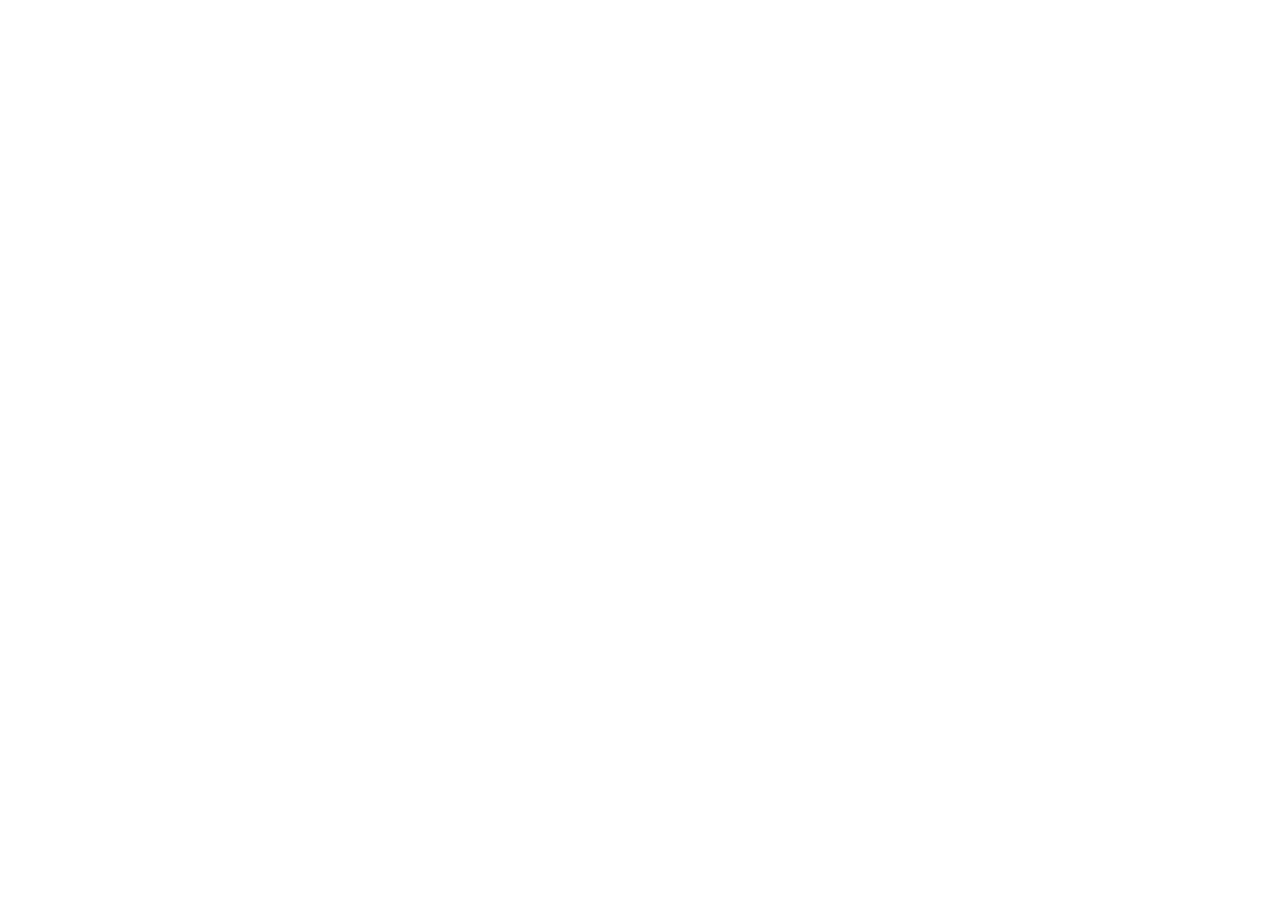
==== commit 2d7ad076: "Reset wargame project - start from empty page" ====
--- a/wargame/index.html
+++ b/wargame/index.html
@@ -1,1278 +1,10 @@
-<!DOCTYPE html>
+<!doctype html>
 <html lang="fr">
 <head>
-<meta charset="UTF-8">
-<meta name="viewport" content="width=device-width, initial-scale=1.0">
-<title>Pokémon Wargame — Simulateur V3</title>
-<style>
-:root{
-  --bg:#0f1419; --card:#171e25; --card2:#1d2630; --text:#eef3f7; --muted:#9aa8b5;
-  --border:#313d48; --accent:#7986ff; --accent2:#5c6bc0;
-  --danger:#ff8a8a; --ok:#81c784; --warn:#ffd166; --white:#fff;
-  --input:#10161b; --table:#141a20; --tableHover:#202a33;
-}
-*{box-sizing:border-box}
-body{margin:0;font-family:Inter,system-ui,Segoe UI,Arial,sans-serif;background:var(--bg);color:var(--text)}
-header{padding:22px 28px;background:#263238;color:#fff;border-bottom:1px solid #34434d}
-header h1{margin:0 0 4px;font-size:24px}
-header p{margin:0;color:#cfd8dc}
-.header-actions{display:flex;justify-content:flex-end;margin-top:-28px}
-main{max-width:1600px;margin:22px auto;padding:0 18px}
-.grid,.sim-grid,.metric-grid,.form-grid{display:grid;gap:14px}
-.grid{grid-template-columns:1fr 1fr}
-.sim-grid{grid-template-columns:repeat(3,minmax(0,1fr))}
-.metric-grid{grid-template-columns:repeat(4,minmax(0,1fr))}
-.form-grid{grid-template-columns:repeat(4,minmax(0,1fr))}
-.form-grid .wide{grid-column:span 2}
-.card{background:var(--card);border:1px solid var(--border);border-radius:12px;padding:18px;box-shadow:0 4px 14px rgba(0,0,0,.18)}
-.card h2,.card h3{margin-top:0}
-.toolbar{display:flex;gap:8px;flex-wrap:wrap;margin-bottom:16px}
-button{border:0;border-radius:8px;padding:10px 13px;cursor:pointer;font-weight:700}
-.btn{background:var(--accent);color:#fff}
-.btn.secondary{background:#2a333d;color:#eef3f7}
-.btn.danger{background:#3b2327;color:#ffb0b0}
-.btn.ok{background:#183921;color:#a5d6a7}
-button:hover{filter:brightness(1.08)}
-.theme-btn{background:#303a45;color:#fff;border:1px solid rgba(255,255,255,.15)}
-input,select,textarea{
-  width:100%;padding:9px 10px;border:1px solid var(--border);border-radius:7px;
-  background:var(--input);color:var(--text)
-}
-textarea{min-height:70px;resize:vertical}
-label{display:block;font-size:12px;font-weight:750;color:var(--muted);margin-bottom:5px}
-.form-actions{display:flex;gap:8px;margin-top:12px;flex-wrap:wrap}
-.scroll{max-height:460px;overflow:auto;border:1px solid var(--border);border-radius:8px;margin-top:14px}
-table{width:100%;border-collapse:collapse;font-size:13px}
-th,td{border-bottom:1px solid var(--border);padding:8px;text-align:center;vertical-align:middle}
-th{background:#37474f;color:#fff;position:sticky;top:0;z-index:2}
-tbody tr:nth-child(even){background:var(--table)}
-tbody tr:hover{background:var(--tableHover)}
-.left{text-align:left!important}
-.pill{display:inline-block;padding:3px 7px;border-radius:999px;background:#2b3640;font-size:11px;font-weight:700}
-.mono{font-family:ui-monospace,SFMono-Regular,Menlo,monospace}
-.small{font-size:11px}
-.hint{font-size:12px;color:var(--muted);line-height:1.5}
-.status{padding:10px;border-radius:8px;background:#202831;margin-bottom:12px;font-size:13px;border:1px solid var(--border)}
-.status.success{background:#17351f;color:#a5d6a7}.status.error{background:#422124;color:#ffb0b0}
-.metric{border:1px solid var(--border);border-radius:9px;padding:12px;background:var(--card2)}
-.metric .label{font-size:11px;color:var(--muted)}
-.metric .value{font-size:21px;font-weight:850;margin-top:4px}
-.section-note{background:#151c23;border:1px dashed #3a4652;padding:11px;border-radius:8px;margin:12px 0}
-.tag{font-size:11px;font-weight:800;padding:3px 7px;border-radius:6px;background:#263238}
-.effect-list{font-size:11px;line-height:1.35;text-align:left}
-.warning{color:var(--warn);font-weight:700}
-.good{color:var(--ok);font-weight:700}
-.bad{color:var(--danger);font-weight:700}
-.kv{display:grid;grid-template-columns:160px 1fr;gap:7px;font-size:12px}
-.checkbox{display:flex;align-items:center;gap:7px;margin-top:20px}
-.checkbox input{width:auto}
-@media(max-width:1150px){
-  .grid{grid-template-columns:1fr}.sim-grid{grid-template-columns:1fr 1fr}.form-grid{grid-template-columns:repeat(2,minmax(0,1fr))}
-}
-@media(max-width:700px){
-  .sim-grid,.metric-grid{grid-template-columns:1fr}.form-grid{grid-template-columns:1fr}
-  .header-actions{margin-top:12px;justify-content:flex-start}
-}
-
-.tabs-bar{position:sticky;top:0;z-index:20;background:var(--card);border-bottom:1px solid var(--border);box-shadow:0 3px 12px rgba(0,0,0,.14)}
-.tabs{max-width:1600px;margin:0 auto;padding:0 18px;display:flex;gap:4px}
-.tab{background:transparent;color:var(--muted);border-radius:0;padding:13px 18px;border-bottom:3px solid transparent;font-weight:800}
-.tab:hover{background:var(--tableHover);color:var(--text);filter:none}
-.tab.active{color:var(--text);border-bottom-color:var(--accent)}
-.tab-pane{display:none}
-.tab-pane.active{display:block}
-.dashboard-grid{display:grid;grid-template-columns:1.15fr .85fr;gap:14px}
-.kpi-grid{display:grid;grid-template-columns:repeat(4,minmax(0,1fr));gap:10px}
-.kpi{background:var(--card2);border:1px solid var(--border);border-radius:10px;padding:13px}
-.kpi .klabel{font-size:11px;color:var(--muted);text-transform:uppercase;letter-spacing:.03em}
-.kpi .kvalue{font-size:24px;font-weight:900;margin-top:3px}
-.rank-table td:first-child{font-weight:850}
-.chartbar{height:8px;background:var(--border);border-radius:99px;overflow:hidden}
-.chartbar>span{display:block;height:100%;background:var(--accent);border-radius:99px}
-.dashboard-note{font-size:12px;color:var(--muted);line-height:1.5}
-@media(max-width:1150px){.dashboard-grid{grid-template-columns:1fr}.kpi-grid{grid-template-columns:repeat(2,minmax(0,1fr))}}
-@media(max-width:700px){.tabs{overflow:auto}.tab{white-space:nowrap;padding:12px 14px}.kpi-grid{grid-template-columns:1fr}}
-
-
-.duel-config{
-  background:linear-gradient(180deg,var(--card2),var(--card));
-  border:1px solid var(--border); border-radius:16px; padding:18px;
-}
-.duel-grid{
-  display:grid; grid-template-columns:minmax(0,1fr) 120px minmax(0,1fr);
-  align-items:stretch; gap:14px;
-}
-.fighter{
-  border-radius:16px; padding:18px; border:1px solid var(--border);
-  position:relative; overflow:hidden;
-}
-.fighter-red{
-  background:linear-gradient(145deg,rgba(198,40,40,.20),var(--card));
-  border-color:rgba(239,83,80,.55);
-}
-.fighter-blue{
-  background:linear-gradient(145deg,rgba(30,136,229,.20),var(--card));
-  border-color:rgba(66,165,245,.55);
-}
-.fighter-top{display:flex;justify-content:space-between;align-items:center;margin-bottom:12px}
-.fighter-title{font-size:12px;font-weight:900;letter-spacing:.08em;text-transform:uppercase}
-.fighter-red .fighter-title{color:#ff8a8a}.fighter-blue .fighter-title{color:#82b9ff}
-.fighter-name{font-size:25px;font-weight:950;margin:2px 0 4px}
-.fighter-meta{font-size:12px;color:var(--muted);margin-bottom:14px}
-.fighter-grid{display:grid;grid-template-columns:1fr 1fr;gap:10px}
-.vs-wrap{display:flex;flex-direction:column;align-items:center;justify-content:center;gap:10px}
-.vs-badge{
-  width:86px;height:86px;border-radius:50%;display:flex;align-items:center;justify-content:center;
-  font-size:28px;font-weight:1000;font-style:italic;
-  background:#263238;color:#fff;border:4px solid #455a64;box-shadow:0 8px 20px rgba(0,0,0,.25)
-}
-.battle-count{
-  margin-top:16px; display:flex; justify-content:center; align-items:center; gap:10px;
-  flex-wrap:wrap;
-}
-.battle-count label{margin:0}
-.battle-count input{width:180px;text-align:center;font-size:18px;font-weight:850}
-.duel-actions{display:flex;justify-content:center;gap:10px;margin-top:16px;flex-wrap:wrap}
-.duel-secondary{background:var(--soft);border:1px solid var(--border);border-radius:12px;padding:12px;margin-top:14px}
-.duel-secondary summary{cursor:pointer;font-weight:800;color:var(--muted)}
-.duel-secondary .sim-grid{margin-top:12px}
-@media(max-width:900px){
-  .duel-grid{grid-template-columns:1fr}
-  .vs-wrap{order:2}
-  .fighter-red{order:1}.fighter-blue{order:3}
-  .vs-badge{width:72px;height:72px;font-size:24px}
-}
-
-</style>
+  <meta charset="utf-8">
+  <meta name="viewport" content="width=device-width, initial-scale=1">
+  <title>Pokémon Wargame</title>
 </head>
 <body>
-<header>
-  <h1>Pokémon Wargame — gestion & simulateur V3</h1>
-  <p>Précision en 2 étapes • STAB • efficacité des types • objets tenus • portée non simulée</p>
-  <div class="header-actions"><button class="theme-btn" id="themeBtn">☀️ Mode jour</button></div>
-</header>
-
-<nav class="tabs-bar">
-  <div class="tabs">
-    <button class="tab active" data-tab="home">🏠 Home</button>
-    <button class="tab" data-tab="pokemon">🧬 Pokémon</button>
-    <button class="tab" data-tab="attacks">⚔️ Attaques</button>
-    <button class="tab" data-tab="items">🎒 Objets</button>
-  </div>
-</nav>
-
-<main>
-  <div id="status" class="status">Données de la V3 chargées.</div>
-
-  <div class="toolbar">
-    <button class="btn" id="exportBtn">Exporter JSON</button>
-    <button class="btn secondary" id="importBtn">Importer JSON</button>
-    <input id="importFile" type="file" accept=".json" hidden>
-    <button class="btn secondary" id="resetBtn">Réinitialiser exemple</button>
-    <button class="btn secondary" id="saveLocalBtn">Sauver dans le navigateur</button>
-    <button class="btn secondary" id="clearLocalBtn">Effacer sauvegarde locale</button>
-  </div>
-  
-<section id="tab-home" class="tab-pane active">
-  <div class="card" style="margin-bottom:16px">
-    <h2>🏠 Tableau de bord</h2>
-    <p class="dashboard-note">
-      Le Home rassemble la simulation et les résultats utiles. Configure un matchup, lance tes combats,
-      puis retrouve ici les statistiques de la partie.
-    </p>
-    <div id="dashboardKpis" class="kpi-grid"></div>
-  </div>
-
-  <section class="card" style="margin-top:16px">
-    <h2>⚔️ Simulation de combat</h2>
-
-    <div class="duel-config">
-      <div class="duel-grid">
-        <div class="fighter fighter-red">
-          <div class="fighter-top">
-            <div class="fighter-title">🔴 Joueur Rouge</div>
-            <span class="tag">ATTAQUANT</span>
-          </div>
-          <div class="fighter-name" id="fighterNameA">—</div>
-          <div class="fighter-meta" id="fighterMetaA">Choisis ton Pokémon</div>
-          <div class="fighter-grid">
-            <div>
-              <label>Pokémon</label>
-              <select id="simA"></select>
-            </div>
-            <div>
-              <label>Objet</label>
-              <select id="simItemA"></select>
-            </div>
-            <div style="grid-column:1 / -1">
-              <label>Attaque</label>
-              <select id="simAttackA"></select>
-            </div>
-          </div>
-        </div>
-
-        <div class="vs-wrap">
-          <div class="vs-badge">VS</div>
-          <span class="hint">DUEL</span>
-        </div>
-
-        <div class="fighter fighter-blue">
-          <div class="fighter-top">
-            <div class="fighter-title">🔵 Joueur Bleu</div>
-            <span class="tag">DÉFENSEUR</span>
-          </div>
-          <div class="fighter-name" id="fighterNameB">—</div>
-          <div class="fighter-meta" id="fighterMetaB">Choisis ton Pokémon</div>
-          <div class="fighter-grid">
-            <div>
-              <label>Pokémon</label>
-              <select id="simB"></select>
-            </div>
-            <div>
-              <label>Objet</label>
-              <select id="simItemB"></select>
-            </div>
-            <div style="grid-column:1 / -1">
-              <label>Attaque</label>
-              <select id="simAttackB"></select>
-            </div>
-          </div>
-        </div>
-      </div>
-
-      <div class="battle-count">
-        <label for="simCount">Nombre de combats</label>
-        <input id="simCount" type="number" min="1" max="1000000" value="10000">
-      </div>
-
-      <div class="duel-actions">
-        <button class="btn" id="simulateBtn">⚔️ Lancer la simulation</button>
-        <select id="simMode" style="width:280px">
-          <option value="fixed">Attaques choisies</option>
-          <option value="best">Meilleure moyenne théorique à chaque tour</option>
-          <option value="random">Attaque aléatoire</option>
-        </select>
-      </div>
-
-      <details class="duel-secondary">
-        <summary>📐 Règles utilisées dans le duel</summary>
-        <div class="section-note">
-          <strong>Précision en 2 étapes :</strong> Nombre de dés → jet de précision → seuls les dés réussis sont relancés →
-          jet ATQ/DEF → blessures → dégâts.
-          Le STAB ajoute <strong>1 dé au jet de précision</strong>, la Loupe ajoute +1 au résultat du jet de précision,
-          et l'Œuf Chance relance le premier 1 de la phase.
-        </div>
-        <div class="section-note">
-          <strong>Types :</strong> super efficace → +1d3 dégâts bruts ; pas très efficace → -1d3 dégâts.
-          Les immunités donnent 0 dégât. Les effets de portée/géométrie, murs, déplacements, réactions et statuts ne sont pas simulés.
-        </div>
-      </details>
-    </div>
-
-    <div id="simSummary" style="margin-top:16px"></div>
-
-<h3 style="margin-top:18px">Analyse théorique des attaques</h3>
-    <div class="scroll"><table id="attackAnalysisTable"></table></div>
-
-    <h3 style="margin-top:18px">Résultats détaillés des combats (jusqu'à 300 lignes)</h3>
-    <div class="scroll"><table id="battleTable"></table></div>
-
-    <h3 style="margin-top:18px">Statistiques observées par attaque</h3>
-    <div class="scroll"><table id="usageTable"></table></div>
-  </section>
-
-  <div class="dashboard-grid" style="margin-top:16px">
-    <section class="card">
-      <h3>📊 Vue d'ensemble des données</h3>
-      <div id="pokemonOverview"></div>
-    </section>
-    <section class="card">
-      <h3>⚔️ Attaques — puissance théorique</h3>
-      <div id="attackOverview"></div>
-    </section>
-  </div>
-</section>
-
-  
-<section id="tab-pokemon" class="tab-pane">
-  <div class="grid"><section class="card">
-      <h2>Pokémon</h2>
-      <form id="pokemonForm">        <input type="hidden" id="pokemonIndex">
-        <div class="form-grid">
-          <div><label>Nom</label><input id="pName" required></div>
-          <div><label>Rôle</label><input id="pRole" placeholder="TANK, DPS..."></div>
-          <div><label>Type</label><input id="pType" placeholder="NORMAL"></div>
-          <div><label>Objet tenu</label><select id="pItem"></select></div>
-          <div><label>PV</label><input id="pHp" type="number" min="1" required></div>
-          <div><label>Attaque</label><input id="pAtk" type="number" min="0" max="10" required></div>
-          <div><label>Défense</label><input id="pDef" type="number" min="0" max="10" required></div>
-          <div><label>Attaque Spé.</label><input id="pSpAtk" type="number" min="0" max="10" required></div>
-          <div><label>Défense Spé.</label><input id="pSpDef" type="number" min="0" max="10" required></div>
-          <div><label>Vitesse</label><input id="pSpeed" type="number" min="0" max="10" required></div>
-        </div>
-        <div class="form-actions">
-          <button class="btn" type="submit">Enregistrer Pokémon</button>
-          <button class="btn secondary" type="button" id="cancelPokemonEdit">Annuler</button>
-        </div>
-      </form>
-      <div class="scroll"><table id="pokemonTable"></table></div>
-    </section>
-
-    <section class="card">
-      <h2>Attaques</h2>
-      <form id="attackForm">
-        <input type="hidden" id="attackIndex">
-        <div class="form-grid">
-          <div><label>Code</label><input id="aCode" required placeholder="CT-01"></div>
-          <div><label>Nom</label><input id="aName" required></div>
-          <div><label>Catégorie</label>
-            <select id="aCategory"><option value="physical">Physique</option><option value="special">Spéciale</option></select>
-          </div>
-          <div><label>Type</label><input id="aType" required></div>
-          <div><label>Utilité</label><input id="aUtility" value="Offensive"></div>
-          <div><label>Nombre de dés</label><input id="aDice" type="number" min="1" required></div>
-          <div><label>Dégâts / blessure</label><input id="aDamage" type="number" min="0" step="0.1" required></div>
-          <div><label>Précision (jet 1)</label><input id="aPrecision" placeholder="3+" required></div>
-          <div><label>Portée</label><input id="aRange" placeholder="7p"></div>
-          <div><label>Cible</label><input id="aTarget" value="Unique"></div>
-          <div class="checkbox"><input id="aCritEnabled" type="checkbox"><label for="aCritEnabled">Critique actif</label></div>
-          <div><label>Seuil critique</label><input id="aCritRoll" type="number" min="2" max="6" value="6"></div>
-          <div><label>Multiplicateur critique</label><input id="aCritMultiplier" type="number" min="1" step="0.1" value="2"></div>
-          <div><label>Bonus dégâts bruts de l'attaque</label><input id="aBonusFlat" type="number" min="0" step="0.1" value="0"></div>
-          <div class="wide"><label>Description / effet non simulé</label><textarea id="aDescription"></textarea></div>
-        </div>
-        <div class="hint">
-          Portée, géométrie, murs, déplacement, environnement, réaction et cibles multiples sont conservés mais ne sont pas simulés.
-          Les <strong>bonus de dégâts bruts</strong> sont simulés.
-        </div>
-        <div class="form-actions">
-          <button class="btn" type="submit">Enregistrer attaque</button>
-          <button class="btn secondary" type="button" id="cancelAttackEdit">Annuler</button>
-        </div>
-      </form>
-      <div class="scroll"><table id="attackTable"></table></div>
-    </section><section class="card">
-    <h2>🧬 Guide rapide</h2>
-    <div class="section-note">
-      Modifie ici les stats, le rôle, le type et l'objet enregistré sur la fiche du Pokémon.
-      <br><br><strong>Score :</strong> PV + ATQ + DEF + ATQ Spé. + DEF Spé. + VIT.
-    </div>
-    <div id="pokemonRoleOverview"></div>
-  </section></div>
-</section>
-
-  
-<section id="tab-attacks" class="tab-pane">
-  <div class="card"><section class="card">
-      <h2>Attaques</h2>
-      <form id="attackForm">
-        <input type="hidden" id="attackIndex">
-        <div class="form-grid">
-          <div><label>Code</label><input id="aCode" required placeholder="CT-01"></div>
-          <div><label>Nom</label><input id="aName" required></div>
-          <div><label>Catégorie</label>
-            <select id="aCategory"><option value="physical">Physique</option><option value="special">Spéciale</option></select>
-          </div>
-          <div><label>Type</label><input id="aType" required></div>
-          <div><label>Utilité</label><input id="aUtility" value="Offensive"></div>
-          <div><label>Nombre de dés</label><input id="aDice" type="number" min="1" required></div>
-          <div><label>Dégâts / blessure</label><input id="aDamage" type="number" min="0" step="0.1" required></div>
-          <div><label>Précision (jet 1)</label><input id="aPrecision" placeholder="3+" required></div>
-          <div><label>Portée</label><input id="aRange" placeholder="7p"></div>
-          <div><label>Cible</label><input id="aTarget" value="Unique"></div>
-          <div class="checkbox"><input id="aCritEnabled" type="checkbox"><label for="aCritEnabled">Critique actif</label></div>
-          <div><label>Seuil critique</label><input id="aCritRoll" type="number" min="2" max="6" value="6"></div>
-          <div><label>Multiplicateur critique</label><input id="aCritMultiplier" type="number" min="1" step="0.1" value="2"></div>
-          <div><label>Bonus dégâts bruts de l'attaque</label><input id="aBonusFlat" type="number" min="0" step="0.1" value="0"></div>
-          <div class="wide"><label>Description / effet non simulé</label><textarea id="aDescription"></textarea></div>
-        </div>
-        <div class="hint">
-          Portée, géométrie, murs, déplacement, environnement, réaction et cibles multiples sont conservés mais ne sont pas simulés.
-          Les <strong>bonus de dégâts bruts</strong> sont simulés.
-        </div>
-        <div class="form-actions">
-          <button class="btn" type="submit">Enregistrer attaque</button>
-          <button class="btn secondary" type="button" id="cancelAttackEdit">Annuler</button>
-        </div>
-      </form>
-      <div class="scroll"><table id="attackTable"></table></div>
-    </section></div>
-</section>
-
-  
-<section id="tab-items" class="tab-pane">
-  <section class="card" style="margin-top:16px">
-    <h2>Objets tenus</h2>
-    <form id="itemForm">
-      <input type="hidden" id="itemIndex">
-      <div class="form-grid">
-        <div><label>Nom</label><input id="iName" required></div>
-        <div><label>Consommé ?</label>
-          <select id="iConsumable"><option value="false">Non</option><option value="true">Oui</option></select>
-        </div>
-        <div><label>+ Attaque</label><input id="iAttackBonus" type="number" value="0"></div>
-        <div><label>+ Vitesse</label><input id="iSpeedBonus" type="number" value="0"></div>
-        <div><label>+ aux jets de précision</label><input id="iPrecisionBonus" type="number" value="0"></div>
-        <div><label>Soins sous 50% des PV</label><input id="iHealBelowHalf" type="number" value="0"></div>
-        <div><label>Soins en fin de phase — dés d3</label><input id="iEndPhaseHealDice" type="number" value="0" min="0"></div>
-        <div><label>Survie à 1 PV si KO</label><select id="iPreventKO"><option value="false">Non</option><option value="true">Oui</option></select></div>
-        <div><label>+ dégât brut si super efficace</label><input id="iSuperEffectiveBonus" type="number" value="0" step="0.1"></div>
-        <div><label>Relancer le premier 1 / phase</label><select id="iRerollFirstOne"><option value="false">Non</option><option value="true">Oui</option></select></div>
-        <div><label>Consommer après capacité offensive</label><select id="iConsumeOnOffensive"><option value="false">Non</option><option value="true">Oui</option></select></div>
-        <div><label>Bonus portée</label><input id="iRangeBonus" type="number" value="0"></div>
-        <div><label>Soigne les statuts</label><select id="iCureStatus"><option value="false">Non</option><option value="true">Oui</option></select></div>
-        <div class="wide"><label>Effet / description</label><textarea id="iDescription"></textarea></div>
-        <div class="wide"><label>Effet non simulé / notes</label><textarea id="iUnsimmable"></textarea></div>
-      </div>
-      <div class="hint">
-        Les effets calculables sont appliqués automatiquement. Les effets liés aux statuts, à la portée ou aux mécaniques encore non implémentées restent stockés comme texte/flags.
-      </div>
-      <div class="form-actions">
-        <button class="btn" type="submit">Enregistrer objet</button>
-        <button class="btn secondary" type="button" id="cancelItemEdit">Annuler</button>
-      </div>
-    </form>
-    <div class="scroll"><table id="itemTable"></table></div>
-  </section>
-  <div class="card" style="margin-top:16px">
-    <h3>🎒 Utilisation des objets</h3>
-    <p class="dashboard-note">
-      Les objets créés ici peuvent être attachés aux Pokémon ou choisis directement dans un combat depuis le Home.
-      Les effets non simulés restent stockés dans le JSON.
-    </p>
-  </div>
-</section>
-
-</main>
-
-<script>
-const STORAGE_KEY = "pokemon-wargame-v3";
-const TYPE_CHART = {
-  NORMAL:{weak:["ROCHE","ACIER"],immune:["SPECTRE"]},
-  FEU:{strong:["PLANTE","GLACE","INSECTE","ACIER"],weak:["FEU","EAU","ROCHE","DRAGON"]},
-  EAU:{strong:["FEU","SOL","ROCHE"],weak:["EAU","PLANTE","DRAGON"]},
-  ELECTRIQUE:{strong:["EAU","VOL"],weak:["ELECTRIQUE","PLANTE","DRAGON"],immune:["SOL"]},
-  PLANTE:{strong:["EAU","SOL","ROCHE"],weak:["FEU","PLANTE","POISON","VOL","INSECTE","DRAGON","ACIER"]},
-  GLACE:{strong:["PLANTE","SOL","VOL","DRAGON"],weak:["FEU","EAU","GLACE","ACIER"]},
-  COMBAT:{strong:["NORMAL","GLACE","ROCHE","TENEBRE","ACIER"],weak:["POISON","VOL","PSY","INSECTE","FEE"]},
-  POISON:{strong:["PLANTE","FEE"],weak:["POISON","SOL","ROCHE","SPECTRE"],},
-  SOL:{strong:["FEU","ELECTRIQUE","POISON","ROCHE","ACIER"],weak:["PLANTE","INSECTE"],immune:["VOL"]},
-  VOL:{strong:["PLANTE","COMBAT","INSECTE"],weak:["ELECTRIQUE","ROCHE","ACIER"]},
-  PSY:{strong:["COMBAT","POISON"],weak:["PSY","ACIER"],immune:["TENEBRE"]},
-  INSECTE:{strong:["PLANTE","PSY","TENEBRE"],weak:["FEU","COMBAT","POISON","VOL","SPECTRE","ACIER","FEE"]},
-  ROCHE:{strong:["FEU","GLACE","VOL","INSECTE"],weak:["COMBAT","SOL","ACIER"]},
-  SPECTRE:{strong:["PSY","SPECTRE"],weak:["TENEBRE"],immune:["NORMAL"]},
-  DRAGON:{strong:["DRAGON"],weak:["ACIER"],},
-  TENEBRE:{strong:["PSY","SPECTRE"],weak:["COMBAT","TENEBRE","FEE"],immune:["PSY"]},
-  ACIER:{strong:["GLACE","ROCHE","FEE"],weak:["FEU","EAU","ELECTRIQUE","ACIER"]},
-  FEE:{strong:["COMBAT","DRAGON","TENEBRE"],weak:["FEU","POISON","ACIER"],immune:["DRAGON"]}
-};
-
-const DEFAULT_DATA = {
-  version:3,
-  rules:{
-    maxStat:10,
-    maxTeamScore:140,
-    hitTable:[
-      {condition:"atk >= 2 * def",roll:2},
-      {condition:"atk > def",roll:3},
-      {condition:"atk == def",roll:4},
-      {condition:"atk < def",roll:5},
-      {condition:"atk <= def / 2",roll:6}
-    ],
-    precisionThenWound:true,
-    stabPrecisionDice:1,
-    superEffectiveBonus:"1d3",
-    notVeryEffectiveBlock:"1d3"
-  },
-  pokemon:[
-    {name:"Ronflex",role:"TANK",type:"NORMAL",types:["NORMAL"],itemId:null,hp:25,attack:5,defense:10,spAttack:2,spDefense:7,speed:4},
-    {name:"Tortank",role:"TANK",type:"EAU",types:["EAU"],itemId:null,hp:24,attack:5,defense:6,spAttack:5,spDefense:8,speed:5},
-    {name:"Mammochon",role:"TANK",type:"SOL",types:["SOL"],itemId:null,hp:22,attack:6,defense:5,spAttack:2,spDefense:10,speed:3},
-    {name:"Grolem",role:"TANK",type:"ROCHE",types:["ROCHE"],itemId:null,hp:22,attack:6,defense:9,spAttack:1,spDefense:5,speed:4},
-    {name:"Ectoplasma",role:"CONTROLE",type:"SPECTRE",types:["SPECTRE"],itemId:null,hp:21,attack:2,defense:4,spAttack:9,spDefense:7,speed:7},
-    {name:"Lokhlass",role:"CONTROLE",type:"GLACE",types:["GLACE"],itemId:null,hp:22,attack:2,defense:5,spAttack:7,spDefense:5,speed:6},
-    {name:"Bétochef",role:"CONTROLE",type:"COMBAT",types:["COMBAT"],itemId:null,hp:21,attack:6,defense:6,spAttack:2,spDefense:4,speed:5},
-    {name:"Magnézone",role:"CONTROLE",type:"ACIER",types:["ACIER"],itemId:null,hp:20,attack:3,defense:4,spAttack:6,spDefense:6,speed:6},
-    {name:"Arcanin",role:"FLANK",type:"FEU",types:["FEU"],itemId:null,hp:20,attack:8,defense:3,spAttack:4,spDefense:4,speed:9},
-    {name:"Nostenfer",role:"FLANK",type:"POISON",types:["POISON"],itemId:null,hp:20,attack:10,defense:2,spAttack:1,spDefense:4,speed:10},
-    {name:"Étouraptor",role:"FLANK",type:"VOL",types:["VOL"],itemId:null,hp:21,attack:9,defense:4,spAttack:1,spDefense:5,speed:8},
-    {name:"Pikachu",role:"FLANK",type:"ELECTRIQUE",types:["ELECTRIQUE"],itemId:null,hp:16,attack:6,defense:3,spAttack:8,spDefense:3,speed:9},
-    {name:"Carchacrok",role:"DPS",type:"DRAGON",types:["DRAGON"],itemId:null,hp:21,attack:10,defense:5,spAttack:7,spDefense:5,speed:8},
-    {name:"Dracaufeu",role:"DPS",type:"FEU",types:["FEU"],itemId:null,hp:20,attack:7,defense:4,spAttack:10,spDefense:4,speed:7},
-    {name:"Tauros",role:"DPS",type:"NORMAL",types:["NORMAL"],itemId:null,hp:22,attack:9,defense:6,spAttack:0,spDefense:3,speed:9},
-    {name:"Cizayox",role:"DPS",type:"INSECTE",types:["INSECTE"],itemId:null,hp:20,attack:8,defense:3,spAttack:2,spDefense:5,speed:7},
-    {name:"Alakazam",role:"SOUTIEN",type:"PSY",types:["PSY"],itemId:null,hp:20,attack:0,defense:2,spAttack:10,spDefense:7,speed:8},
-    {name:"Noctali",role:"SOUTIEN",type:"TENEBRE",types:["TENEBRE"],itemId:null,hp:21,attack:6,defense:6,spAttack:6,spDefense:6,speed:6},
-    {name:"Leveinard",role:"SOUTIEN",type:"FEE",types:["FEE"],itemId:null,hp:25,attack:4,defense:5,spAttack:2,spDefense:5,speed:4},
-    {name:"Azumarill",role:"SOUTIEN",type:"EAU",types:["EAU"],itemId:null,hp:20,attack:9,defense:4,spAttack:1,spDefense:5,speed:4}
-  ],
-  attacks:[
-    {code:"CT-01",name:"Lance-Flamme",category:"special",type:"FEU",utility:"Offensive",dice:10,damage:2,precision:"3+",range:"7p*",target:"Multiple",critEnabled:false,critRoll:6,critMultiplier:2,bonusFlatDamage:0,description:"Cette capacité touche tous pokémons dans la zone du cone."},
-    {code:"CT-04",name:"Seisme",category:"physical",type:"SOL",utility:"Offensive",dice:15,damage:1,precision:"2+",range:"5p",target:"Multiple",critEnabled:false,critRoll:6,critMultiplier:2,bonusFlatDamage:0,description:"Cette capacité inflige des dégats à tous les pokémons dans le cercle de 5 pouces autour du lanceur."},
-    {code:"CT-05",name:"Aeropique",category:"physical",type:"VOL",utility:"Offensive",dice:7,damage:2,precision:"1+",range:"1p",target:"Unique",critEnabled:false,critRoll:6,critMultiplier:2,bonusFlatDamage:0,description:""},
-    {code:"CT-06",name:"Draco-Griffe",category:"physical",type:"DRAGON",utility:"Offensive",dice:11,damage:2,precision:"3+",range:"1p",target:"Unique",critEnabled:false,critRoll:6,critMultiplier:2,bonusFlatDamage:0,description:""},
-    {code:"CT-09",name:"Vive-attaque",category:"physical",type:"NORMAL",utility:"Offensive",dice:5,damage:2,precision:"2+",range:"2p",target:"Unique",critEnabled:false,critRoll:6,critMultiplier:2,bonusFlatDamage:0,description:"Cette capacité peut-être joué en réaction à l'attaque d'un pokémon adverse. (Si assez de portée)"},
-    {code:"CT-12",name:"Eboulement",category:"physical",type:"ROCHE",utility:"Offensive",dice:20,damage:1,precision:"3+",range:"6p",target:"Unique",critEnabled:false,critRoll:6,critMultiplier:2,bonusFlatDamage:0,description:"Après la capacité, placez un mur de pierre de 2p collé au pokémon défenseur. Le mur possède 1 PV et peut être ciblé par une capacité unique."},
-    {code:"CT-13",name:"Tonnerre",category:"special",type:"ELECTRIQUE",utility:"Offensive",dice:5,damage:2,precision:"4+",range:"10p",target:"Unique",critEnabled:false,critRoll:6,critMultiplier:2,bonusFlatDamage:0,description:"Cette capacité ne prend pas en compte ni l'environnement ni les murs de protection pour toucher une cible."},
-    {code:"CT-16",name:"Psyko",category:"special",type:"PSY",utility:"Offensive",dice:18,damage:1,precision:"3+",range:"7p",target:"Unique",critEnabled:false,critRoll:6,critMultiplier:2,bonusFlatDamage:0,description:""},
-    {code:"CT-21",name:"Plaie-Croix",category:"physical",type:"INSECTE",utility:"Offensive",dice:10,damage:2,precision:"3+",range:"",target:"Unique",critEnabled:false,critRoll:6,critMultiplier:2,bonusFlatDamage:1,description:"1 dégat brut en plus."},
-    {code:"CT-22",name:"Vibroscur",category:"special",type:"TENEBRE",utility:"Offensive",dice:15,damage:1,precision:"2+",range:"6p",target:"Multiple",critEnabled:false,critRoll:6,critMultiplier:2,bonusFlatDamage:0,description:"Lance des ondes en cercle autour du pokémons jusqu'à 6 pouces. Les ondes s'arrête après avoir touché un pokémon. (Le pokémon derrière ne prend pas de dégat)."},
-    {code:"CT-23",name:"Ball'Ombre",category:"special",type:"SPECTRE",utility:"Offensive",dice:7,damage:3,precision:"4+",range:"8p",target:"Unique",critEnabled:false,critRoll:6,critMultiplier:2,bonusFlatDamage:0,description:""},
-    {code:"CT-24",name:"Mach punch",category:"physical",type:"COMBAT",utility:"Offensive",dice:6,damage:5,precision:"4+",range:"1p",target:"Unique",critEnabled:false,critRoll:6,critMultiplier:2,bonusFlatDamage:0,description:"Avant d'attaquer vous pouvez déplacez votre pokémon jusqu'à 2 pouces. Si la capacité n'inflige aucune blessure le lanceur s'inflige 3PV."},
-    {code:"CT-25",name:"Cascade",category:"physical",type:"EAU",utility:"Offensive",dice:7,damage:4,precision:"4+",range:"5p",target:"Unique",critEnabled:false,critRoll:6,critMultiplier:2,bonusFlatDamage:0,description:""},
-    {code:"CT-30",name:"Laser-Glace",category:"special",type:"GLACE",utility:"Offensive",dice:8,damage:3,precision:"4+",range:"6p",target:"Unique",critEnabled:false,critRoll:6,critMultiplier:2,bonusFlatDamage:0,description:""},
-    {code:"CT-31",name:"Ultralaser",category:"special",type:"NORMAL",utility:"Offensive",dice:10,damage:3,precision:"5+",range:"7p",target:"Multiple",critEnabled:false,critRoll:6,critMultiplier:2,bonusFlatDamage:0,description:"Inflige des dégats en ligne droite jusqu'à 7p. Ne prends pas en compte l'environnement. Les murs de protection restent."}
-  ],
-  items:[
-    {id:"vive-griffe",name:"Vive Griffe",consumable:false,attackBonus:0,speedBonus:1,precisionBonus:0,healBelowHalf:0,endPhaseHealDice:0,preventKO:false,superEffectiveBonus:0,rerollFirstOnePerPhase:false,consumeOnOffensive:false,rangeBonus:0,cureStatus:false,description:"Donne +1 de vitesse.",unsim:""},
-    {id:"baie-sitrus",name:"Baie Sitrus",consumable:true,attackBonus:0,speedBonus:0,precisionBonus:0,healBelowHalf:5,endPhaseHealDice:0,preventKO:false,superEffectiveBonus:0,rerollFirstOnePerPhase:false,consumeOnOffensive:false,rangeBonus:0,cureStatus:false,description:"Quand les PV du porteur descendent en dessous de la moitié. Redonne 5PV.",unsim:""},
-    {id:"bandeau",name:"Bandeau",consumable:true,attackBonus:0,speedBonus:0,precisionBonus:0,healBelowHalf:0,endPhaseHealDice:0,preventKO:true,superEffectiveBonus:0,rerollFirstOnePerPhase:false,consumeOnOffensive:false,rangeBonus:0,cureStatus:false,description:"Si le porteur devait être mis KO par une attaque. Il reste à 1PV.",unsim:""},
-    {id:"reste",name:"Reste",consumable:false,attackBonus:0,speedBonus:0,precisionBonus:0,healBelowHalf:0,endPhaseHealDice:1,preventKO:false,superEffectiveBonus:0,rerollFirstOnePerPhase:false,consumeOnOffensive:false,rangeBonus:0,cureStatus:false,description:"À la fin de chaque phase. Redonne 1d3 PV.",unsim:"Dans le simulateur, une phase = un round complet (les deux Pokémon ont eu leur action)."},
-    {id:"loupe",name:"Loupe",consumable:false,attackBonus:0,speedBonus:0,precisionBonus:1,healBelowHalf:0,endPhaseHealDice:0,preventKO:false,superEffectiveBonus:0,rerollFirstOnePerPhase:false,consumeOnOffensive:false,rangeBonus:0,cureStatus:false,description:"Donne +1 aux dés de touche.",unsim:"Le bonus est appliqué aux résultats du jet de précision."},
-    {id:"ceinture-pro",name:"Ceinture Pro",consumable:false,attackBonus:0,speedBonus:0,precisionBonus:0,healBelowHalf:0,endPhaseHealDice:0,preventKO:false,superEffectiveBonus:1,rerollFirstOnePerPhase:false,consumeOnOffensive:false,rangeBonus:0,cureStatus:false,description:"1 de dégât brut en plus pour capacités super efficaces.",unsim:""},
-    {id:"orbe-flamme",name:"Orbe Flamme",consumable:true,attackBonus:0,speedBonus:0,precisionBonus:0,healBelowHalf:0,endPhaseHealDice:0,preventKO:false,superEffectiveBonus:0,rerollFirstOnePerPhase:false,consumeOnOffensive:true,rangeBonus:0,cureStatus:false,description:"Lorsque le porteur effectue une capacité offensive, l'orbe se consomme et brûle le porteur.",unsim:"La consommation est simulée ; la Brûlure n'est pas encore modélisée."},
-    {id:"lunettes-noires",name:"Lunettes noires",consumable:false,attackBonus:0,speedBonus:0,precisionBonus:0,healBelowHalf:0,endPhaseHealDice:0,preventKO:false,superEffectiveBonus:0,rerollFirstOnePerPhase:false,consumeOnOffensive:false,rangeBonus:1,cureStatus:false,description:"Augmente la portée de 1p de chaque compétence.",unsim:"Portée non simulée dans cette version."},
-    {id:"baie-oran",name:"Baie Oran",consumable:true,attackBonus:0,speedBonus:0,precisionBonus:0,healBelowHalf:0,endPhaseHealDice:0,preventKO:false,superEffectiveBonus:0,rerollFirstOnePerPhase:false,consumeOnOffensive:false,rangeBonus:0,cureStatus:true,description:"Soigne n'importe quel statut.",unsim:"Les statuts ne sont pas encore simulés."},
-    {id:"bandeau-choix",name:"Bandeau Choix",consumable:false,attackBonus:2,speedBonus:0,precisionBonus:0,healBelowHalf:0,endPhaseHealDice:0,preventKO:false,superEffectiveBonus:0,rerollFirstOnePerPhase:false,consumeOnOffensive:false,rangeBonus:0,cureStatus:false,description:"+2 d'attaque. Le porteur ne peut utiliser qu'une seule capacité par phase.",unsim:"Comme la V1 autorise une capacité par action/phase, la restriction de capacité est déjà respectée dans le duel."},
-    {id:"oeuf-chance",name:"Oeuf chance",consumable:false,attackBonus:0,speedBonus:0,precisionBonus:0,healBelowHalf:0,endPhaseHealDice:0,preventKO:false,superEffectiveBonus:0,rerollFirstOnePerPhase:true,consumeOnOffensive:false,rangeBonus:0,cureStatus:false,description:"Une fois par phase permet de relancer n'importe quel dé.",unsim:"Interprété comme : relancer uniquement le premier dé qui fait 1 de la phase."}
-  ]
-};
-
-let db = loadDB();
-
-function clone(x){ return JSON.parse(JSON.stringify(x)); }
-function esc(s){ return String(s ?? "").replace(/[&<>"']/g,c=>({"&":"&amp;","<":"&lt;",">":"&gt;",'"':"&quot;","'":"&#039;"}[c])); }
-function score(p){ return p.hp+p.attack+p.defense+p.spAttack+p.spDefense+p.speed; }
-function rollD3(){ return 1+Math.floor(Math.random()*3); }
-function rollD6(){ return 1+Math.floor(Math.random()*6); }
-
-function loadDB(){
-  try{
-    const raw=localStorage.getItem(STORAGE_KEY);
-    if(raw){
-      const data=JSON.parse(raw);
-      data.pokemon ??= [];
-      data.attacks ??= [];
-      data.items ??= [];
-      return normalizeDB(data);
-    }
-  }catch(e){}
-  return clone(DEFAULT_DATA);
-}
-function normalizeDB(data){
-  data.rules ??= clone(DEFAULT_DATA.rules);
-  data.pokemon=data.pokemon.map(p=>({
-    ...p,
-    types:p.types?.length?p.types:[p.type].filter(Boolean),
-    itemId:p.itemId??null
-  }));
-  data.attacks=data.attacks.map(a=>({
-    ...a,
-    bonusFlatDamage:Number(a.bonusFlatDamage??0),
-    range:a.range??"",
-    target:a.target??"Unique",
-    description:a.description??"",
-    critEnabled:!!a.critEnabled,
-    critRoll:Number(a.critRoll??6),
-    critMultiplier:Number(a.critMultiplier??2)
-  }));
-  data.items=data.items.map(i=>({
-    id:i.id??slugify(i.name),
-    name:i.name??"",
-    consumable:!!i.consumable,
-    attackBonus:Number(i.attackBonus??0),
-    speedBonus:Number(i.speedBonus??0),
-    precisionBonus:Number(i.precisionBonus??0),
-    healBelowHalf:Number(i.healBelowHalf??0),
-    endPhaseHealDice:Number(i.endPhaseHealDice??0),
-    preventKO:!!i.preventKO,
-    superEffectiveBonus:Number(i.superEffectiveBonus??0),
-    rerollFirstOnePerPhase:!!i.rerollFirstOnePerPhase,
-    consumeOnOffensive:!!i.consumeOnOffensive,
-    rangeBonus:Number(i.rangeBonus??0),
-    cureStatus:!!i.cureStatus,
-    description:i.description??"",
-    unsim:i.unsim??""
-  }));
-  return data;
-}function saveDB(){
-  localStorage.setItem(STORAGE_KEY,JSON.stringify(db,null,2));
-  showStatus("Données sauvegardées dans le navigateur.","success");
-}
-function showStatus(msg,type=""){
-  const el=document.getElementById("status");
-  el.textContent=msg; el.className="status "+type;
-}
-function slugify(s){
-  return String(s).toLowerCase().normalize("NFD").replace(/[\u0300-\u036f]/g,"").replace(/[^a-z0-9]+/g,"-").replace(/^-|-$/g,"");
-}
-function itemOf(p){
-  return db.items.find(i=>i.id===p.itemId) || null;
-}
-function effectiveStats(p,itemOverride=null){
-  const i=itemOverride || itemOf(p);
-  return {
-    hp:p.hp,
-    attack:p.attack+(i?.attackBonus||0),
-    defense:p.defense,
-    spAttack:p.spAttack,
-    spDefense:p.spDefense,
-    speed:p.speed+(i?.speedBonus||0)
-  };
-}
-function parsePrecision(v){
-  const m=String(v??"").match(/([1-6])/);
-  return m?Math.min(6,Math.max(1,Number(m[1]))):4;
-}
-function hitThreshold(atk,def){
-  if(def<=0) return atk<=0?4:2;
-  if(atk>=def*2) return 2;
-  if(atk>def) return 3;
-  if(atk===def) return 4;
-  if(atk<=def/2) return 6;
-  return 5;
-}
-
-function typeEffectiveness(attackType, defender){
-  const chart=TYPE_CHART[attackType]||{};
-  const types=defender.types?.length?defender.types:[defender.type];
-  let multiplier=1;
-  let immune=false;
-  for(const t of types){
-    if((chart.immune||[]).includes(t)) immune=true;
-    if((chart.strong||[]).includes(t)) multiplier*=2;
-    else if((chart.weak||[]).includes(t)) multiplier*=0.5;
-  }
-  if(immune) return {kind:"immune",multiplier:0};
-  if(multiplier>1) return {kind:"super",multiplier};
-  if(multiplier<1) return {kind:"resist",multiplier};
-  return {kind:"neutral",multiplier:1};
-}
-
-function combatStats(attacker,defender,attack,itemOverride=null,defenderItemOverride=null){
-  const a=effectiveStats(attacker,itemOverride), d=effectiveStats(defender,defenderItemOverride);
-  const special=attack.category==="special";
-  const atk=special?a.spAttack:a.attack;
-  const def=special?d.spDefense:d.defense;
-  const item=itemOverride || itemOf(attacker);
-  const precision=parsePrecision(attack.precision);  const wound=hitThreshold(atk,def);
-  const stab=(attacker.types||[attacker.type]).includes(attack.type);
-  const precisionDice=attack.dice+(stab?1:0);
-  const precisionChance=Math.min(1,Math.max(0,(7-precision)/6));
-  const woundChance=(7-wound)/6;
-  const type=typeEffectiveness(attack.type,defender);
-  return {atk,def,precision,wound,precisionDice,precisionChance,woundChance,stab,type,special,item};
-}
-
-function expectedDamage(attacker,defender,attack,attackerItem=null,defenderItem=null){
-  const s=combatStats(attacker,defender,attack,attackerItem,defenderItem);
-  if(s.type.kind==="immune") return 0;
-  let base=s.precisionDice*s.precisionChance*s.woundChance*attack.damage;
-  base+=attack.bonusFlatDamage||0;
-  if(s.type.kind==="super") base+=2+(itemOf(attacker)?.superEffectiveBonus||0);
-  else if(s.type.kind==="resist") base=Math.max(0,base-2);
-  if(attack.critEnabled){
-    const crit=(7-attack.critRoll)/6;
-    const bonus=attack.damage*Math.max(0,attack.critMultiplier-1);
-    base+=s.precisionDice*s.precisionChance*s.woundChance*crit*bonus;
-  }
-  return Math.max(0,base);
-}
-
-function rollPrecisionDie(item){
-  let roll=rollD6(), rerolled=false;
-  if(item?.rerollFirstOnePerPhase && !item._eggUsed && roll===1){
-    item._eggUsed=true; rerolled=true; roll=rollD6();
-  }
-  const modified=Math.min(6,roll+(item?.precisionBonus||0));
-  return {roll,modified,rerolled};
-}
-
-function rollOneAttack(attacker,defender,attack,itemOverride=null,defenderItemOverride=null){
-  const s=combatStats(attacker,defender,attack,itemOverride,defenderItemOverride);
-  const item=s.item;
-  let precisionSuccesses=0,wounds=0,crits=0,baseDamage=0,typeBonus=0,blocked=0;
-  const precisionRolls=[], woundRolls=[];
-  if(s.type.kind==="immune") return {
-    damage:0,precisionSuccesses:0,wounds:0,crits:0,baseDamage:0,typeBonus:0,blocked:0,
-    precisionThreshold:s.precision,woundThreshold:s.wound,precisionDice:s.precisionDice,
-    precisionRolls:[],woundRolls:[],stab:s.stab,typeKind:"immune"
-  };
-
-  for(let i=0;i<s.precisionDice;i++){
-    const pr=rollPrecisionDie(item);
-    precisionRolls.push(pr);
-    if(pr.modified>=s.precision){
-      precisionSuccesses++;
-      const wrRaw=rollD6();
-      let wr=wrRaw, rerolled=false;
-      if(item?.rerollFirstOnePerPhase && !item._eggUsed && wr===1){
-        item._eggUsed=true; rerolled=true; wr=rollD6();
-      }
-      woundRolls.push({roll:wr,rerolled});
-      if(wr>=s.wound){
-        wounds++;
-        let d=attack.damage;
-        if(attack.critEnabled && wr>=attack.critRoll){
-          d*=Math.max(1,attack.critMultiplier); crits++;
-        }
-        baseDamage+=d;
-      }
-    }
-  }
-
-  baseDamage += attack.bonusFlatDamage||0;
-  if(s.type.kind==="super"){
-    typeBonus=rollD3()+(item?.superEffectiveBonus||0);
-  }else if(s.type.kind==="resist"){
-    blocked=rollD3();
-  }
-  const damage=Math.max(0,baseDamage+typeBonus-blocked);
-  return {
-    damage,precisionSuccesses,wounds,crits,baseDamage,typeBonus,blocked,
-    precisionThreshold:s.precision,woundThreshold:s.wound,precisionDice:s.precisionDice,
-    precisionRolls,woundRolls,stab:s.stab,typeKind:s.type.kind
-  };
-}
-
-function bestAttack(attacker,defender,attackerItem=null,defenderItem=null){
-  return db.attacks.reduce((best,a)=>!best||expectedDamage(attacker,defender,a,attackerItem,defenderItem)>expectedDamage(attacker,defender,best,attackerItem,defenderItem)?a:best,null);
-}
-function randomAttack(){ return db.attacks[Math.floor(Math.random()*db.attacks.length)]; }
-function chosenAttack(selectId){ return db.attacks.find(a=>a.code===document.getElementById(selectId).value)||db.attacks[0]; }
-function chooseAttack(attacker,defender,selectId,mode,attackerItem=null,defenderItem=null){
-  if(mode==="best") return bestAttack(attacker,defender,attackerItem,defenderItem);
-  if(mode==="random") return randomAttack();
-  return chosenAttack(selectId);
-}
-
-function triggerItemAfterDamage(state){
-  const i=state.item;
-  if(!i || state.consumed) return;
-  if(i.healBelowHalf>0 && state.hp>0 && state.hp<state.maxHp/2){
-    state.hp=Math.min(state.maxHp,state.hp+i.healBelowHalf);
-    state.consumed=true;
-    return;
-  }
-}
-function applyDamage(state,rawDamage){
-  let actual=Math.max(0,rawDamage), bandUsed=false, sitrusUsed=false;
-  if(actual>=state.hp){
-    if(state.item?.preventKO && !state.consumed){
-      state.hp=1; state.consumed=true; bandUsed=true;
-      return {damageTaken:Math.max(0,state.hp===1?state.hp+actual-1:0),bandUsed:true,sitrusUsed:false};
-    }
-  }
-  state.hp=Math.max(0,state.hp-actual);
-  const before=state.hp;
-  if(state.item?.healBelowHalf>0 && !state.consumed && before>0 && before<state.maxHp/2){
-    state.hp=Math.min(state.maxHp,state.hp+state.item.healBelowHalf);
-    state.consumed=true; sitrusUsed=true;
-  }
-  return {damageTaken:Math.max(0,state.hp===0?rawDamage:rawDamage-(state.hp-before)),bandUsed,sitrusUsed};
-}
-
-function endPhase(state){
-  if(state.hp<=0) return 0;
-  let heal=0;
-  if(state.item?.endPhaseHealDice>0){
-    for(let i=0;i<state.item.endPhaseHealDice;i++) heal+=rollD3();
-    state.hp=Math.min(state.maxHp,state.hp+heal);
-  }
-  return heal;
-}
-
-function resetPhaseItem(item){
-  if(item) item._eggUsed=false;
-}
-
-function simulate(){
-  const A0=db.pokemon.find(p=>p.name===document.getElementById("simA").value);
-  const B0=db.pokemon.find(p=>p.name===document.getElementById("simB").value);
-  const AItemBase=db.items.find(i=>i.id===document.getElementById("simItemA").value)||null;
-  const BItemBase=db.items.find(i=>i.id===document.getElementById("simItemB").value)||null;
-  const count=Math.min(1000000,Math.max(1,Number(document.getElementById("simCount").value)));
-  const mode=document.getElementById("simMode").value;
-  if(!A0||!B0||!db.attacks.length) return;
-
-  renderAttackAnalysis(A0,B0,AItemBase,BItemBase);
-
-  let winsA=0,winsB=0,draws=0,totalPhases=0,totalDamageA=0,totalDamageB=0;
-  let firstA=0,firstB=0;
-  const damageTotalsA=[], damageTotalsB=[];
-  const battles=[];
-  const usage={};
-
-  function recordUsage(side,attack,result){
-    const key=side+"|"+attack.code;
-    if(!usage[key]) usage[key]={side,attack,uses:0,precision:0,wounds:0,crits:0,baseDamage:0,typeBonus:0,blocked:0,damage:0};
-    const u=usage[key];
-    u.uses++; u.precision+=result.precisionSuccesses; u.wounds+=result.wounds; u.crits+=result.crits;
-    u.baseDamage+=result.baseDamage; u.typeBonus+=result.typeBonus; u.blocked+=result.blocked; u.damage+=result.damage;
-  }
-
-  for(let n=0;n<count;n++){
-    const A={base:A0,maxHp:A0.hp,hp:A0.hp,item:AItemBase?clone(AItemBase):null,consumed:false};
-    const B={base:B0,maxHp:B0.hp,hp:B0.hp,item:BItemBase?clone(BItemBase):null,consumed:false};
-    if(A.item) A.item._eggUsed=false;
-    if(B.item) B.item._eggUsed=false;
-
-    const effectiveA=effectiveStats(A0,A.item),effectiveB=effectiveStats(B0,B.item);
-    let phases=0,dmgA=0,dmgB=0;
-
-    let order;
-    if(effectiveA.speed>effectiveB.speed){ order=["A","B"]; firstA++; }
-    else if(effectiveB.speed>effectiveA.speed){ order=["B","A"]; firstB++; }
-    else { order=Math.random()<0.5?["A","B"]:["B","A"]; order[0]==="A"?firstA++:firstB++; }
-
-    while(A.hp>0 && B.hp>0 && phases<500){
-      phases++;
-      resetPhaseItem(A.item); resetPhaseItem(B.item);
-
-      for(const side of order){
-        if(A.hp<=0||B.hp<=0) break;
-        const atkState=side==="A"?A:B, defState=side==="A"?B:A;
-        const attacker=atkState.base, defender=defState.base;
-        // Items are copied into state so their one-use effects persist.
-        if(atkState.item?.consumedBySimulator) continue;
-        const attack=side==="A"
-          ? chooseAttack(attacker,defender,"simAttackA",mode,A.item,B.item)
-          : chooseAttack(attacker,defender,"simAttackB",mode,B.item,A.item);
-        const result=rollOneAttack(attacker,defender,attack,atkState.item,defState.item);
-        recordUsage(side,attack,result);
-
-        const oldHp=defState.hp;
-        if(defState.item?.preventKO && !defState.consumed && result.damage>=defState.hp){
-          defState.hp=1; defState.consumed=true;
-          result.bandUsed=true;
-        }else{
-          defState.hp=Math.max(0,defState.hp-result.damage);
-          if(defState.item?.healBelowHalf>0 && !defState.consumed && defState.hp>0 && defState.hp<defState.maxHp/2){
-            defState.hp=Math.min(defState.maxHp,defState.hp+defState.item.healBelowHalf);
-            defState.consumed=true;
-            result.sitrusUsed=true;
-          }
-        }
-
-        if(side==="A") dmgA+=result.damage; else dmgB+=result.damage;
-
-        // Orbe Flamme : consommation simulée, brûlure conservée comme non simulée.
-        if(atkState.item?.consumeOnOffensive && !atkState.consumed){
-          atkState.consumed=true;
-        }
-      }
-
-      const healA=endPhase(A);
-      const healB=endPhase(B);
-
-      if(A.hp<=0||B.hp<=0) break;
-    }
-
-    totalPhases+=phases; totalDamageA+=dmgA; totalDamageB+=dmgB;
-    damageTotalsA.push(dmgA); damageTotalsB.push(dmgB);
-    if(B.hp<=0 && A.hp>0) winsA++;
-    else if(A.hp<=0 && B.hp>0) winsB++;
-    else draws++;
-
-    if(battles.length<300){
-      battles.push({
-        n:n+1,dmgA,dmgB,phases,
-        winner:B.hp<=0&&A.hp>0?A0.name:A.hp<=0&&B.hp>0?B0.name:"Égalité",
-        hpA:A.hp,hpB:B.hp
-      });
-    }
-  }
-
-  damageTotalsA.sort((a,b)=>a-b); damageTotalsB.sort((a,b)=>a-b);
-  const p=(arr,q)=>{
-    if(!arr.length)return 0; const x=(arr.length-1)*q,lo=Math.floor(x),hi=Math.ceil(x);
-    return lo===hi?arr[lo]:arr[lo]+(arr[hi]-arr[lo])*(x-lo);
-  };
-  document.getElementById("simSummary").innerHTML=`
-    <div class="metric-grid">
-      <div class="metric"><div class="label">Victoires ${esc(A0.name)}</div><div class="value">${(winsA/count*100).toFixed(2)}%</div></div>
-      <div class="metric"><div class="label">Victoires ${esc(B0.name)}</div><div class="value">${(winsB/count*100).toFixed(2)}%</div></div>
-      <div class="metric"><div class="label">Égalités</div><div class="value">${(draws/count*100).toFixed(2)}%</div></div>
-      <div class="metric"><div class="label">Phases moyennes</div><div class="value">${(totalPhases/count).toFixed(2)}</div></div>
-      <div class="metric"><div class="label">Dégâts moyens / combat — ${esc(A0.name)}</div><div class="value">${(totalDamageA/count).toFixed(2)}</div></div>      <div class="metric"><div class="label">Dégâts moyens / combat — ${esc(B0.name)}</div><div class="value">${(totalDamageB/count).toFixed(2)}</div></div>
-      <div class="metric"><div class="label">Premier à agir — ${esc(A0.name)}</div><div class="value">${(firstA/count*100).toFixed(2)}%</div></div>
-      <div class="metric"><div class="label">P90 dégâts — ${esc(A0.name)}</div><div class="value">${p(damageTotalsA,.9).toFixed(2)}</div></div>
-    </div>
-    <div class="section-note">
-      ${count.toLocaleString("fr-FR")} combats simulés. Les objets codés actifs sont pris en compte.
-      La portée, les murs, cônes, lignes, réactions, déplacements et statuts ne sont pas simulés.
-      Une phase correspond ici à un round complet avec une action possible par Pokémon.
-    </div>`;
-
-  document.getElementById("battleTable").innerHTML=`
-    <thead><tr><th>#</th><th>Dégâts ${esc(A0.name)}</th><th>Dégâts ${esc(B0.name)}</th><th>Phases</th><th>PV fin ${esc(A0.name)}</th><th>PV fin ${esc(B0.name)}</th><th>Vainqueur</th></tr></thead>
-    <tbody>${battles.map(r=>`<tr><td>${r.n}</td><td>${r.dmgA.toFixed(2)}</td><td>${r.dmgB.toFixed(2)}</td><td>${r.phases}</td><td>${r.hpA}</td><td>${r.hpB}</td><td><strong>${esc(r.winner)}</strong></td></tr>`).join("")}</tbody>`;
-
-  const usageRows=Object.values(usage).map(u=>({
-    ...u,
-    precisionRate:u.uses?u.precision/(u.uses*u.attack.dice+(u.attack.dice*u.uses*0)):0,
-    avgPrecisionPerUse:u.uses?u.precision/u.uses:0,
-    avgWounds:u.uses?u.wounds/u.uses:0,
-    hitToWound:u.precision?u.wounds/u.precision:0,
-    woundPerInitialDie:u.uses?u.wounds/(u.uses*u.attack.dice):0,
-    avgBase:u.uses?u.baseDamage/u.uses:0,
-    avgTypeBonus:u.uses?u.typeBonus/u.uses:0,
-    avgBlocked:u.uses?u.blocked/u.uses:0,
-    avgDamage:u.uses?u.damage/u.uses:0
-  })).sort((a,b)=>b.avgDamage-a.avgDamage);
-
-  document.getElementById("usageTable").innerHTML=`
-    <thead><tr>
-      <th class="left">Côté / attaque</th><th>Utilisations</th><th>Précision moy.</th><th>Blessures moy.</th>
-      <th>Conversion précision → blessure</th><th>Dégâts de base</th><th>Bonus type</th><th>Dégâts bloqués</th><th>Dégâts finaux / utilisation</th><th>Critiques</th>
-    </tr></thead>
-    <tbody>${usageRows.map(u=>`
-      <tr>
-        <td class="left"><strong>${esc(u.side==="A"?A0.name:B0.name)}</strong><br>${esc(u.attack.name)} <span class="small mono">${esc(u.attack.code)}</span></td>
-        <td>${u.uses}</td>
-        <td>${u.avgPrecisionPerUse.toFixed(2)}</td>
-        <td>${u.avgWounds.toFixed(2)}</td>
-        <td>${(u.hitToWound*100).toFixed(2)}%</td>
-        <td>${u.avgBase.toFixed(2)}</td>
-        <td>${u.avgTypeBonus.toFixed(2)}</td>
-        <td>${u.avgBlocked.toFixed(2)}</td>
-        <td><strong>${u.avgDamage.toFixed(2)}</strong></td>
-        <td>${u.crits}</td>
-      </tr>`).join("")}</tbody>`;
-}
-
-function renderAttackAnalysis(attacker,defender,attackerItem=null,defenderItem=null){
-  const t=document.getElementById("attackAnalysisTable");
-  t.innerHTML=`
-    <thead><tr>
-      <th class="left">Attaque</th><th>Cat.</th><th>ATQ</th><th>DEF</th><th>Précision</th><th>Jet blessure</th>
-      <th>Dés précision</th><th>STAB</th><th>Chance précision</th><th>Chance blessure</th><th>Type</th><th>Dégâts moyens</th>
-    </tr></thead>
-    <tbody>${db.attacks.map(a=>{
-      const s=combatStats(attacker,defender,a,attackerItem,defenderItem);
-      return `<tr>
-        <td class="left"><strong>${esc(a.name)}</strong><br><span class="small mono">${esc(a.code)}</span></td>
-        <td>${a.category==="special"?"Spé.":"Phys."}</td>
-        <td>${s.atk}</td><td>${s.def}</td><td>${s.precision}+</td><td>${s.wound}+</td>
-        <td>${s.precisionDice}</td><td>${s.stab?"✅":"—"}</td>
-        <td>${(s.precisionChance*100).toFixed(2)}%</td><td>${(s.woundChance*100).toFixed(2)}%</td>
-        <td>${s.type.kind==="super"?"Super":s.type.kind==="resist"?"Résist.":s.type.kind==="immune"?"Immunité":"Neutre"}</td>
-        <td><strong>${expectedDamage(attacker,defender,a,attackerItem,defenderItem).toFixed(2)}</strong></td>
-      </tr>`;
-    }).join("")}</tbody>`;
-}
-
-function renderPokemon(){
-  const t=document.getElementById("pokemonTable");
-  t.innerHTML=`
-    <thead><tr><th class="left">Pokémon</th><th>Rôle</th><th>Type</th><th>Objet</th><th>PV</th><th>ATQ</th><th>DEF</th><th>ATQ Spé.</th><th>DEF Spé.</th><th>VIT</th><th>Total</th><th></th></tr></thead>
-    <tbody>${db.pokemon.map((p,i)=>{
-      const it=itemOf(p), es=effectiveStats(p);
-      return `<tr>
-        <td class="left"><strong>${esc(p.name)}</strong></td><td><span class="pill">${esc(p.role)}</span></td><td>${esc(p.type)}</td>
-        <td>${it?esc(it.name):"—"}</td><td>${p.hp}</td><td>${es.attack}${es.attack!==p.attack?` <span class="small">(+${es.attack-p.attack})</span>`:""}</td>
-        <td>${p.defense}</td><td>${p.spAttack}</td><td>${p.spDefense}</td><td>${es.speed}${es.speed!==p.speed?` <span class="small">(+${es.speed-p.speed})</span>`:""}</td>
-        <td><strong>${score(p)}</strong></td>
-        <td><button class="btn secondary small" onclick="editPokemon(${i})">✏️</button> <button class="btn danger small" onclick="deletePokemon(${i})">🗑️</button></td>
-      </tr>`;
-    }).join("")}</tbody>`;
-}
-function renderAttacks(){
-  document.getElementById("attackTable").innerHTML=`
-    <thead><tr><th>Code</th><th class="left">Nom</th><th>Cat.</th><th>Type</th><th>Dés</th><th>Dégâts</th><th>Précision</th><th>Portée</th><th>Cible</th><th>Bonus brut</th><th>Effet</th><th></th></tr></thead>
-    <tbody>${db.attacks.map((a,i)=>`<tr>
-      <td class="mono">${esc(a.code)}</td><td class="left"><strong>${esc(a.name)}</strong></td><td>${a.category==="special"?"Spé.":"Phys."}</td>
-      <td>${esc(a.type)}</td><td>${a.dice}</td><td>${a.damage}</td><td>${esc(a.precision)}</td><td>${esc(a.range)}</td><td>${esc(a.target)}</td>
-      <td>${a.bonusFlatDamage||0}</td><td class="effect-list">${esc(a.description||"")||"—"}</td>
-      <td><button class="btn secondary small" onclick="editAttack(${i})">✏️</button> <button class="btn danger small" onclick="deleteAttack(${i})">🗑️</button></td>
-    </tr>`).join("")}</tbody>`;
-}
-function renderItems(){
-  document.getElementById("itemTable").innerHTML=`
-    <thead><tr><th class="left">Objet</th><th>Consommé</th><th>+ATQ</th><th>+VIT</th><th>+Précision</th><th>Soins</th><th>Fin phase</th><th>Anti-KO</th><th>+ dégâts super efficace</th><th>Relance 1</th><th></th></tr></thead>
-    <tbody>${db.items.map((i,n)=>`<tr>
-      <td class="left"><strong>${esc(i.name)}</strong><br><span class="small">${esc(i.description)}</span>${i.unsim?`<br><span class="small warning">Non simulé : ${esc(i.unsim)}</span>`:""}</td>
-      <td>${i.consumable?"Oui":"Non"}</td><td>${i.attackBonus}</td><td>${i.speedBonus}</td><td>${i.precisionBonus}</td><td>${i.healBelowHalf}</td>
-      <td>${i.endPhaseHealDice?i.endPhaseHealDice+"×d3":"—"}</td><td>${i.preventKO?"Oui":"—"}</td><td>${i.superEffectiveBonus}</td><td>${i.rerollFirstOnePerPhase?"Oui":"—"}</td>
-      <td><button class="btn secondary small" onclick="editItem(${n})">✏️</button> <button class="btn danger small" onclick="deleteItem(${n})">🗑️</button></td>
-    </tr>`).join("")}</tbody>`;
-}
-function fillSelects(){
-  const keep={
-    A:document.getElementById("simA").value,
-    B:document.getElementById("simB").value,
-    AI:document.getElementById("simItemA").value,
-    BI:document.getElementById("simItemB").value,
-    AA:document.getElementById("simAttackA").value,
-    AB:document.getElementById("simAttackB").value
-  };
-  const itemOpts=`<option value="">Aucun objet</option>`+db.items.map(i=>`<option value="${esc(i.id)}">${esc(i.name)}</option>`).join("");
-  document.getElementById("pItem").innerHTML=itemOpts;
-  document.getElementById("simItemA").innerHTML=itemOpts;
-  document.getElementById("simItemB").innerHTML=itemOpts;
-  document.getElementById("simA").innerHTML=db.pokemon.map(p=>`<option value="${esc(p.name)}">${esc(p.name)}</option>`).join("");
-  document.getElementById("simB").innerHTML=db.pokemon.map(p=>`<option value="${esc(p.name)}">${esc(p.name)}</option>`).join("");
-  const atkOpts=db.attacks.map(a=>`<option value="${esc(a.code)}">${esc(a.code)} — ${esc(a.name)}</option>`).join("");
-  document.getElementById("simAttackA").innerHTML=atkOpts;
-  document.getElementById("simAttackB").innerHTML=atkOpts;
-  if(db.pokemon.some(p=>p.name===keep.A))document.getElementById("simA").value=keep.A;
-  if(db.pokemon.some(p=>p.name===keep.B))document.getElementById("simB").value=keep.B;
-  if(db.items.some(i=>i.id===keep.AI))document.getElementById("simItemA").value=keep.AI;
-  if(db.items.some(i=>i.id===keep.BI))document.getElementById("simItemB").value=keep.BI;
-  if(db.attacks.some(a=>a.code===keep.AA))document.getElementById("simAttackA").value=keep.AA;
-  if(db.attacks.some(a=>a.code===keep.AB))document.getElementById("simAttackB").value=keep.AB;
-}
-
-function refreshFighterCards(){
-  const A=db.pokemon.find(p=>p.name===document.getElementById("simA").value);
-  const B=db.pokemon.find(p=>p.name===document.getElementById("simB").value);
-  const IA=db.items.find(i=>i.id===document.getElementById("simItemA").value)||null;
-  const IB=db.items.find(i=>i.id===document.getElementById("simItemB").value)||null;
-  if(A){
-    const s=effectiveStats(A,IA);
-    document.getElementById("fighterNameA").textContent=A.name;
-    document.getElementById("fighterMetaA").textContent=
-      `${A.role} • ${A.type} • ${s.hp} PV • ${s.attack} ATQ • ${s.spAttack} ATQ Spé. • ${s.speed} VIT${IA?` • 🎒 ${IA.name}`:""}`;
-  }
-  if(B){
-    const s=effectiveStats(B,IB);
-    document.getElementById("fighterNameB").textContent=B.name;
-    document.getElementById("fighterMetaB").textContent=
-      `${B.role} • ${B.type} • ${s.hp} PV • ${s.defense} DEF • ${s.spDefense} DEF Spé. • ${s.speed} VIT${IB?` • 🎒 ${IB.name}`:""}`;
-  }
-}
-
-function renderAll(){renderPokemon();renderAttacks();renderItems();fillSelects();renderDashboard();refreshFighterCards();}
-function clearPokemonForm(){document.getElementById("pokemonForm").reset();document.getElementById("pokemonIndex").value="";document.getElementById("pItem").value="";}
-function clearAttackForm(){document.getElementById("attackForm").reset();document.getElementById("attackIndex").value="";document.getElementById("aCritRoll").value=6;document.getElementById("aCritMultiplier").value=2;document.getElementById("aBonusFlat").value=0;}
-function clearItemForm(){document.getElementById("itemForm").reset();document.getElementById("itemIndex").value="";["iAttackBonus","iSpeedBonus","iPrecisionBonus","iHealBelowHalf","iEndPhaseHealDice","iSuperEffectiveBonus","iRangeBonus"].forEach(id=>document.getElementById(id).value=0);}
-function editPokemon(i){
-  const p=db.pokemon[i];
-  document.getElementById("pokemonIndex").value=i; document.getElementById("pName").value=p.name; document.getElementById("pRole").value=p.role;
-  document.getElementById("pType").value=p.type; document.getElementById("pItem").value=p.itemId||""; document.getElementById("pHp").value=p.hp;
-  document.getElementById("pAtk").value=p.attack; document.getElementById("pDef").value=p.defense; document.getElementById("pSpAtk").value=p.spAttack;
-  document.getElementById("pSpDef").value=p.spDefense; document.getElementById("pSpeed").value=p.speed;
-}
-function deletePokemon(i){if(!confirm(`Supprimer ${db.pokemon[i].name} ?`))return;db.pokemon.splice(i,1);saveDB();renderAll();}
-function editAttack(i){
-  const a=db.attacks[i];
-  document.getElementById("attackIndex").value=i; document.getElementById("aCode").value=a.code; document.getElementById("aName").value=a.name;
-  document.getElementById("aCategory").value=a.category; document.getElementById("aType").value=a.type; document.getElementById("aUtility").value=a.utility;
-  document.getElementById("aDice").value=a.dice; document.getElementById("aDamage").value=a.damage; document.getElementById("aPrecision").value=a.precision;
-  document.getElementById("aRange").value=a.range; document.getElementById("aTarget").value=a.target; document.getElementById("aCritEnabled").checked=!!a.critEnabled;
-  document.getElementById("aCritRoll").value=a.critRoll; document.getElementById("aCritMultiplier").value=a.critMultiplier;
-  document.getElementById("aBonusFlat").value=a.bonusFlatDamage||0; document.getElementById("aDescription").value=a.description||"";
-}
-function deleteAttack(i){if(!confirm(`Supprimer ${db.attacks[i].name} ?`))return;db.attacks.splice(i,1);saveDB();renderAll();}
-function editItem(n){
-  const i=db.items[n];
-  document.getElementById("itemIndex").value=n; document.getElementById("iName").value=i.name; document.getElementById("iConsumable").value=String(!!i.consumable);
-  document.getElementById("iAttackBonus").value=i.attackBonus; document.getElementById("iSpeedBonus").value=i.speedBonus; document.getElementById("iPrecisionBonus").value=i.precisionBonus;
-  document.getElementById("iHealBelowHalf").value=i.healBelowHalf; document.getElementById("iEndPhaseHealDice").value=i.endPhaseHealDice;
-  document.getElementById("iPreventKO").value=String(!!i.preventKO); document.getElementById("iSuperEffectiveBonus").value=i.superEffectiveBonus;
-  document.getElementById("iRerollFirstOne").value=String(!!i.rerollFirstOnePerPhase); document.getElementById("iConsumeOnOffensive").value=String(!!i.consumeOnOffensive);
-  document.getElementById("iRangeBonus").value=i.rangeBonus; document.getElementById("iCureStatus").value=String(!!i.cureStatus);
-  document.getElementById("iDescription").value=i.description||""; document.getElementById("iUnsimmable").value=i.unsim||"";
-}
-function deleteItem(n){
-  if(!confirm(`Supprimer ${db.items[n].name} ?`))return;
-  const id=db.items[n].id; db.pokemon.forEach(p=>{if(p.itemId===id)p.itemId=null;}); db.items.splice(n,1); saveDB(); renderAll();
-}
-
-document.getElementById("pokemonForm").addEventListener("submit",e=>{
-  e.preventDefault();
-  const p={
-    name:document.getElementById("pName").value.trim(), role:document.getElementById("pRole").value.trim(), type:document.getElementById("pType").value.trim().toUpperCase(),
-    types:[document.getElementById("pType").value.trim().toUpperCase()], itemId:document.getElementById("pItem").value||null,
-    hp:Number(document.getElementById("pHp").value), attack:Number(document.getElementById("pAtk").value), defense:Number(document.getElementById("pDef").value),
-    spAttack:Number(document.getElementById("pSpAtk").value), spDefense:Number(document.getElementById("pSpDef").value), speed:Number(document.getElementById("pSpeed").value)
-  };
-  const idx=document.getElementById("pokemonIndex").value; if(idx==="")db.pokemon.push(p); else db.pokemon[Number(idx)]=p; saveDB();renderAll();clearPokemonForm();
-});
-document.getElementById("attackForm").addEventListener("submit",e=>{
-  e.preventDefault();
-  const a={
-    code:document.getElementById("aCode").value.trim(), name:document.getElementById("aName").value.trim(),
-    category:document.getElementById("aCategory").value, type:document.getElementById("aType").value.trim().toUpperCase(),
-    utility:document.getElementById("aUtility").value.trim(), dice:Number(document.getElementById("aDice").value),
-    damage:Number(document.getElementById("aDamage").value), precision:document.getElementById("aPrecision").value.trim(),
-    range:document.getElementById("aRange").value.trim(), target:document.getElementById("aTarget").value.trim(),
-    critEnabled:document.getElementById("aCritEnabled").checked, critRoll:Number(document.getElementById("aCritRoll").value),
-    critMultiplier:Number(document.getElementById("aCritMultiplier").value), bonusFlatDamage:Number(document.getElementById("aBonusFlat").value),
-    description:document.getElementById("aDescription").value.trim()
-  };
-  const idx=document.getElementById("attackIndex").value; if(idx==="")db.attacks.push(a); else db.attacks[Number(idx)]=a; saveDB();renderAll();clearAttackForm();
-});
-document.getElementById("itemForm").addEventListener("submit",e=>{
-  e.preventDefault();
-  const name=document.getElementById("iName").value.trim();
-  const idx=document.getElementById("itemIndex").value;
-  const existing=idx===""?null:db.items[Number(idx)];
-  const item={
-    id:existing?.id||slugify(name)||("item-"+Date.now()),
-    name, consumable:document.getElementById("iConsumable").value==="true",
-    attackBonus:Number(document.getElementById("iAttackBonus").value), speedBonus:Number(document.getElementById("iSpeedBonus").value),
-    precisionBonus:Number(document.getElementById("iPrecisionBonus").value), healBelowHalf:Number(document.getElementById("iHealBelowHalf").value),
-    endPhaseHealDice:Number(document.getElementById("iEndPhaseHealDice").value), preventKO:document.getElementById("iPreventKO").value==="true",
-    superEffectiveBonus:Number(document.getElementById("iSuperEffectiveBonus").value), rerollFirstOnePerPhase:document.getElementById("iRerollFirstOne").value==="true",
-    consumeOnOffensive:document.getElementById("iConsumeOnOffensive").value==="true", rangeBonus:Number(document.getElementById("iRangeBonus").value),
-    cureStatus:document.getElementById("iCureStatus").value==="true", description:document.getElementById("iDescription").value.trim(),
-    unsim:document.getElementById("iUnsimmable").value.trim()
-  };
-  if(idx==="")db.items.push(item); else db.items[Number(idx)]=item; saveDB();renderAll();clearItemForm();
-});
-document.getElementById("cancelPokemonEdit").onclick=clearPokemonForm;
-document.getElementById("cancelAttackEdit").onclick=clearAttackForm;
-document.getElementById("cancelItemEdit").onclick=clearItemForm;
-
-document.getElementById("exportBtn").onclick=()=>{
-  const blob=new Blob([JSON.stringify(db,null,2)],{type:"application/json"});
-  const url=URL.createObjectURL(blob),a=document.createElement("a");
-  a.href=url;a.download="pokemon-wargame-v3.json";a.click();URL.revokeObjectURL(url);
-};
-document.getElementById("importBtn").onclick=()=>document.getElementById("importFile").click();
-document.getElementById("importFile").addEventListener("change",e=>{
-  const file=e.target.files[0];if(!file)return;
-  const r=new FileReader();r.onload=()=>{
-    try{db=normalizeDB(JSON.parse(r.result));saveDB();renderAll();showStatus("JSON importé avec succès.","success")}
-    catch(err){showStatus("Erreur JSON : "+err.message,"error")}
-    e.target.value="";
-  };r.readAsText(file);
-});
-document.getElementById("resetBtn").onclick=()=>{
-  if(!confirm("Réinitialiser les données avec les Pokémon, attaques et objets de démonstration ?"))return;
-  db=clone(DEFAULT_DATA);saveDB();renderAll();showStatus("Données V3 réinitialisées.","success");
-};
-document.getElementById("saveLocalBtn").onclick=saveDB;
-document.getElementById("clearLocalBtn").onclick=()=>{
-  localStorage.removeItem(STORAGE_KEY);db=clone(DEFAULT_DATA);renderAll();showStatus("Sauvegarde locale supprimée.","success");
-};
-document.getElementById("simulateBtn").onclick=()=>{simulate();renderDashboard();};
-
-function applyTheme(theme){
-  document.body.style.setProperty("--bg",theme==="light"?"#f4f6f8":"#0f1419");
-  document.body.style.setProperty("--card",theme==="light"?"#ffffff":"#171e25");
-  document.body.style.setProperty("--card2",theme==="light"?"#f8fafc":"#1d2630");
-  document.body.style.setProperty("--text",theme==="light"?"#20252b":"#eef3f7");
-  document.body.style.setProperty("--muted",theme==="light"?"#6b7280":"#9aa8b5");
-  document.body.style.setProperty("--border",theme==="light"?"#d9dee5":"#313d48");
-  document.body.style.setProperty("--input",theme==="light"?"#ffffff":"#10161b");
-  document.body.style.setProperty("--table",theme==="light"?"#fafbfc":"#141a20");
-  document.getElementById("themeBtn").textContent=theme==="light"?"🌙 Mode nuit":"☀️ Mode jour";
-  localStorage.setItem("pokemon-wargame-theme",theme);
-}
-document.getElementById("themeBtn").onclick=()=>{
-  applyTheme(localStorage.getItem("pokemon-wargame-theme")==="light"?"dark":"light");
-};
-applyTheme(localStorage.getItem("pokemon-wargame-theme")||"dark");
-
-
-function syncCombatItemFromPokemon(side){
-  const pokemonName=document.getElementById(side==="A"?"simA":"simB").value;
-  const p=db.pokemon.find(x=>x.name===pokemonName);
-  const select=document.getElementById(side==="A"?"simItemA":"simItemB");
-  if(!p) return;
-  const attached=p.itemId||"";
-  if(!select.value || select.dataset.autoSynced==="true"){
-    select.value=attached;
-    select.dataset.autoSynced="true";
-  }
-}
-document.getElementById("simA").addEventListener("change",()=>{syncCombatItemFromPokemon("A");refreshFighterCards();});
-document.getElementById("simB").addEventListener("change",()=>{syncCombatItemFromPokemon("B");refreshFighterCards();});
-document.getElementById("simItemA").addEventListener("change",e=>{e.target.dataset.autoSynced="false";refreshFighterCards();});
-document.getElementById("simItemB").addEventListener("change",e=>{e.target.dataset.autoSynced="false";refreshFighterCards();});
-
-
-function dashboardItemName(p){
-  const i=itemOf(p);
-  return i ? i.name : "—";
-}
-function renderDashboard(){
-  const totalPokemon=db.pokemon.length;
-  const totalAttacks=db.attacks.length;
-  const totalItems=db.items.length;
-  const avgScore=totalPokemon?db.pokemon.reduce((s,p)=>s+score(p),0)/totalPokemon:0;
-  document.getElementById("dashboardKpis").innerHTML=`
-    <div class="kpi"><div class="klabel">Pokémon</div><div class="kvalue">${totalPokemon}</div></div>
-    <div class="kpi"><div class="klabel">Attaques</div><div class="kvalue">${totalAttacks}</div></div>
-    <div class="kpi"><div class="klabel">Objets</div><div class="kvalue">${totalItems}</div></div>
-    <div class="kpi"><div class="klabel">Score moyen</div><div class="kvalue">${avgScore.toFixed(1)}</div></div>
-  `;
-
-  const sorted=db.pokemon.slice().sort((a,b)=>score(b)-score(a));
-  document.getElementById("pokemonOverview").innerHTML=`
-    <div class="scroll" style="max-height:420px;margin-top:10px">
-      <table class="rank-table">
-        <thead><tr><th>#</th><th class="left">Pokémon</th><th>Rôle</th><th>Total</th><th>Objet</th><th style="width:30%">Répartition</th></tr></thead>
-        <tbody>${sorted.map((p,i)=>{
-          const pct=Math.min(100,score(p)/60*100);
-          return `<tr>
-            <td>${i+1}</td><td class="left"><strong>${esc(p.name)}</strong></td><td>${esc(p.role)}</td>
-            <td><strong>${score(p)}</strong></td><td>${esc(dashboardItemName(p))}</td>
-            <td><div class="chartbar"><span style="width:${pct}%"></span></div></td>
-          </tr>`;
-        }).join("")}</tbody>
-      </table>
-    </div>
-  `;
-
-  // Current attack power is evaluated against an average neutral defender, just as a quick dashboard metric.
-  const neutralDef={name:"Défenseur moyen",types:["NORMAL"],type:"NORMAL",hp:20,attack:5,defense:5,spAttack:5,spDefense:5,speed:5};
-  const attackRows=[];
-  db.attacks.forEach(a=>{
-    const best=db.pokemon.reduce((best,p)=>{
-      const e=expectedDamage(p,neutralDef,a);
-      return !best||e>best.value?{pokemon:p.name,value:e}:best;
-    },null);
-    attackRows.push({a,best});
-  });
-  attackRows.sort((x,y)=>y.best.value-x.best.value);
-  document.getElementById("attackOverview").innerHTML=`
-    <div class="scroll" style="max-height:420px;margin-top:10px">
-      <table>
-        <thead><tr><th class="left">Attaque</th><th>Cat.</th><th>Dés</th><th>Dégâts</th><th>Meilleur utilisateur</th><th>Dégâts moyens*</th></tr></thead>
-        <tbody>${attackRows.slice(0,15).map(r=>`
-          <tr><td class="left"><strong>${esc(r.a.name)}</strong><br><span class="small mono">${esc(r.a.code)}</span></td>
-          <td>${r.a.category==="special"?"Spé.":"Phys."}</td><td>${r.a.dice}</td><td>${r.a.damage}</td>
-          <td>${esc(r.best.pokemon)}</td><td><strong>${r.best.value.toFixed(2)}</strong></td></tr>
-        `).join("")}</tbody>
-      </table>
-    </div>
-    <p class="dashboard-note">* Référence rapide contre un défenseur neutre 5/5. Le résultat réel dépend de la cible, du STAB, du type et de l'objet.</p>
-  `;
-
-  const roles={};
-  db.pokemon.forEach(p=>{roles[p.role]=(roles[p.role]||0)+1;});
-  document.getElementById("pokemonRoleOverview").innerHTML=Object.entries(roles).map(([r,n])=>
-    `<div class="section-note"><strong>${esc(r)}</strong> — ${n} Pokémon</div>`
-  ).join("");
-}
-
-function setupTabs(){
-  const tabs=document.querySelectorAll(".tab");
-  const panes=document.querySelectorAll(".tab-pane");
-  tabs.forEach(tab=>{
-    tab.addEventListener("click",()=>{
-      const id=tab.dataset.tab;
-      tabs.forEach(t=>t.classList.toggle("active",t===tab));
-      panes.forEach(p=>p.classList.toggle("active",p.id==="tab-"+id));
-      localStorage.setItem("pokemon-wargame-active-tab",id);
-      window.scrollTo({top:0,behavior:"smooth"});
-    });
-  });
-  const saved=localStorage.getItem("pokemon-wargame-active-tab")||"home";
-  const target=document.querySelector(`.tab[data-tab="${saved}"]`)||document.querySelector('.tab[data-tab="home"]');
-  target.click();
-}
-
-renderAll();
-setupTabs();
-syncCombatItemFromPokemon("A");
-syncCombatItemFromPokemon("B");
-refreshFighterCards();
-</script>
-<script src="melee.js"></script>
 </body>
-</html>+</html>
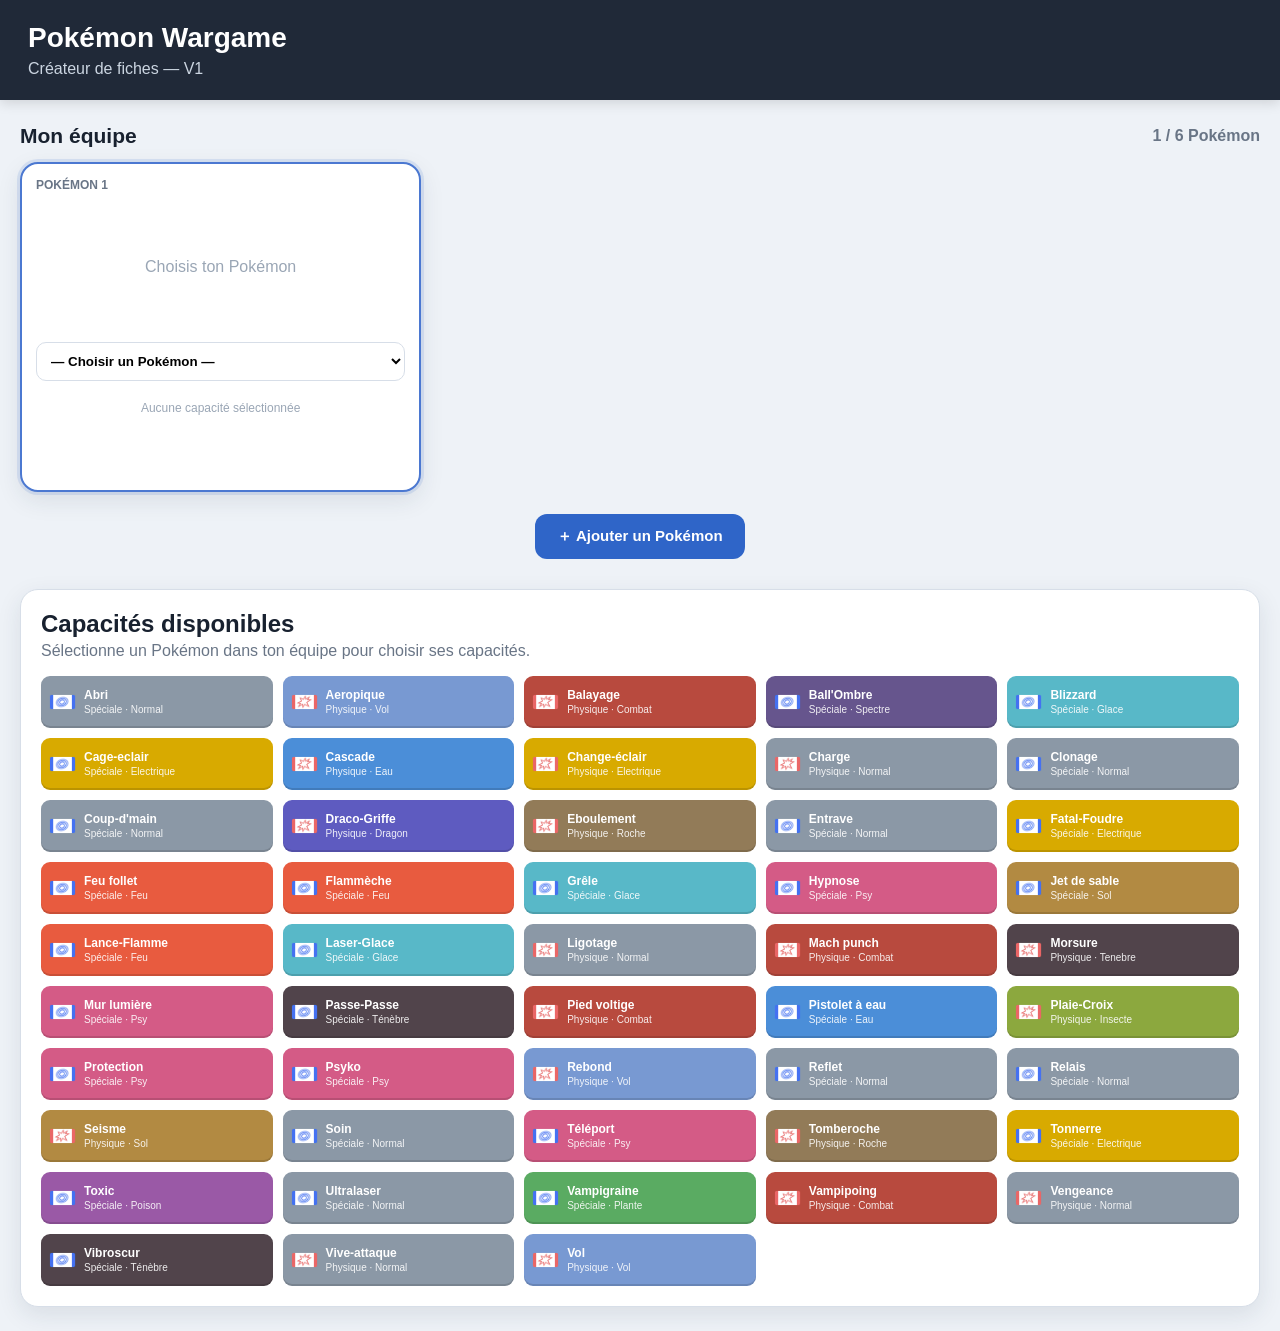
==== commit 1323fbfe: "Créer V1 du créateur de fiches Pokémon" ====
--- a/wargame/index.html
+++ b/wargame/index.html
@@ -1,10 +1,77 @@
 <!doctype html>
 <html lang="fr">
 <head>
-  <meta charset="utf-8">
-  <meta name="viewport" content="width=device-width, initial-scale=1">
-  <title>Pokémon Wargame</title>
+<meta charset="utf-8">
+<meta name="viewport" content="width=device-width, initial-scale=1">
+<title>Pokémon Wargame — Créateur de fiches</title>
+<style>
+:root{--bg:#eef2f7;--panel:#fff;--ink:#18212f;--muted:#697586;--line:#d7dee8;--accent:#e33535;--shadow:0 8px 24px rgba(30,45,65,.10)}
+*{box-sizing:border-box}body{margin:0;background:var(--bg);font-family:Arial,Helvetica,sans-serif;color:var(--ink)}
+header{background:#202938;color:white;padding:22px 28px;box-shadow:0 3px 12px #0002}header h1{margin:0;font-size:28px}header p{margin:6px 0 0;color:#cbd5e1}
+main{max-width:1500px;margin:24px auto;padding:0 20px}.section-title{display:flex;align-items:center;justify-content:space-between;margin-bottom:14px}.section-title h2{margin:0;font-size:21px}.counter{color:var(--muted);font-weight:700}
+.team{display:grid;grid-template-columns:repeat(3,minmax(0,1fr));gap:18px}.pokemon-card{position:relative;background:var(--panel);border:2px solid var(--line);border-radius:18px;padding:14px;min-height:330px;cursor:pointer;box-shadow:var(--shadow);transition:.15s}.pokemon-card:hover{transform:translateY(-2px)}.pokemon-card.active{border-color:#4b78d1;box-shadow:0 0 0 3px #4b78d126,var(--shadow)}
+.card-head{display:flex;align-items:center;justify-content:space-between}.slot{font-size:12px;color:var(--muted);font-weight:800;text-transform:uppercase}.trash-poke{border:0;background:#fff0f0;color:#d12b2b;width:32px;height:32px;border-radius:9px;cursor:pointer;font-size:17px}.trash-poke:hover{background:#ffdede}
+.pokemon-image{height:150px;display:flex;align-items:center;justify-content:center}.pokemon-image img{max-height:145px;max-width:180px;object-fit:contain}.pokemon-name{text-align:center;font-size:20px;font-weight:900;margin-bottom:10px}.poke-select{width:100%;padding:10px;border:1px solid var(--line);border-radius:10px;background:white;font-weight:700}
+.selected-attacks{display:grid;grid-template-columns:1fr 1fr;gap:8px;margin-top:12px}.attack-chip{display:flex;align-items:center;gap:7px;color:#fff;border-radius:8px;padding:7px 9px;font-size:12px;font-weight:900;min-width:0}.attack-chip span{overflow:hidden;text-overflow:ellipsis;white-space:nowrap}.attack-chip img{width:20px;height:12px;object-fit:contain;flex:none}.attack-remove{margin-left:auto;border:0;background:#0003;color:white;border-radius:5px;cursor:pointer;width:22px;height:22px;flex:none}.empty-slot{height:330px;border:2px dashed #c8d1de;border-radius:18px;display:flex;align-items:center;justify-content:center;color:#8491a3;background:#ffffff66}
+.actions{display:flex;justify-content:center;margin:22px 0 30px}.add-btn{border:0;background:#2f65c8;color:#fff;border-radius:12px;padding:13px 22px;font-size:15px;font-weight:900;cursor:pointer}.add-btn:disabled{opacity:.4;cursor:not-allowed}
+.attack-panel{background:var(--panel);border-radius:18px;padding:20px;box-shadow:var(--shadow);border:1px solid var(--line)}.attack-panel h2{margin:0 0 4px}.attack-panel .hint{color:var(--muted);margin:0 0 16px}.available{display:grid;grid-template-columns:repeat(5,minmax(0,1fr));gap:10px}.attack-button{border:0;color:white;border-radius:9px;padding:10px 8px;min-height:52px;display:flex;align-items:center;gap:8px;text-align:left;cursor:pointer;box-shadow:inset 0 -2px #0002;transition:.12s}.attack-button:hover:not(:disabled){filter:brightness(1.08);transform:translateY(-1px)}.attack-button:disabled{opacity:.38;cursor:not-allowed}.attack-button img{width:27px;height:16px;object-fit:contain;flex:none}.attack-info{display:flex;flex-direction:column;min-width:0}.attack-name{font-weight:900;font-size:12px;line-height:1.15}.attack-type{font-size:10px;opacity:.9;margin-top:2px}
+/* Couleurs des types */
+.normal{background:#8b98a6}.feu{background:#e85b3f}.eau{background:#4b8ed8}.electrique{background:#d8aa00}.plante{background:#5aab62}.glace{background:#58b8c8}.combat{background:#b84a3e}.poison{background:#9a59a6}.sol{background:#b28a42}.vol{background:#7899d2}.psy{background:#d45b86}.insecte{background:#8ca83e}.roche{background:#927b58}.spectre{background:#66558d}.dragon{background:#5e5bc0}.tenebre{background:#51444b}
+@media(max-width:1050px){.team{grid-template-columns:repeat(2,minmax(0,1fr))}.available{grid-template-columns:repeat(4,minmax(0,1fr))}}@media(max-width:700px){.team{grid-template-columns:1fr}.available{grid-template-columns:repeat(2,minmax(0,1fr))}.selected-attacks{grid-template-columns:1fr}}
+</style>
 </head>
 <body>
+<header><h1>Pokémon Wargame</h1><p>Créateur de fiches — V1</p></header>
+<main>
+<section>
+<div class="section-title"><h2>Mon équipe</h2><div class="counter" id="teamCounter">1 / 6 Pokémon</div></div>
+<div class="team" id="team"></div>
+<div class="actions"><button class="add-btn" id="addPokemon">＋ Ajouter un Pokémon</button></div>
+</section>
+<section class="attack-panel">
+<h2>Capacités disponibles</h2>
+<p class="hint" id="attackHint">Sélectionne un Pokémon puis clique sur ses capacités. Maximum 4 capacités par Pokémon.</p>
+<div class="available" id="availableAttacks"></div>
+</section>
+</main>
+<script>
+const pokemons=[
+ ['Ronflex','ronflex'],['Tortank','tortank'],['Mammochon','mammochon'],['Grolem','grolem'],['Ectoplasma','ectoplasma'],['Lokhlass','lokhlass'],['Bétochef','betochef'],['Magnézone','magnezone'],['Arcanin','arcanin'],['Nostenfer','nostenfer'],['Étouraptor','etouraptor'],['Pikachu','pikachu'],['Carchacrok','carchacrok'],['Dracaufeu','dracaufeu'],['Tauros','tauros'],['Cizayox','cizayox'],['Alakazam','alakazam'],['Noctali','noctali'],['Leveinard','leveinard'],['Azumarill','azumarill']
+];
+const attacks=[
+ ['Abri','Spéciale','Normal'],['Aeropique','Physique','Vol'],['Balayage','Physique','Combat'],["Ball'Ombre",'Spéciale','Spectre'],['Blizzard','Spéciale','Glace'],['Cage-eclair','Spéciale','Electrique'],['Cascade','Physique','Eau'],['Change-éclair','Physique','Electrique'],['Charge','Physique','Normal'],['Clonage','Spéciale','Normal'],["Coup-d'main",'Spéciale','Normal'],['Draco-Griffe','Physique','Dragon'],['Eboulement','Physique','Roche'],['Entrave','Spéciale','Normal'],['Fatal-Foudre','Spéciale','Electrique'],['Feu follet','Spéciale','Feu'],['Flammèche','Spéciale','Feu'],['Grêle','Spéciale','Glace'],['Hypnose','Spéciale','Psy'],['Jet de sable','Spéciale','Sol'],['Lance-Flamme','Spéciale','Feu'],['Laser-Glace','Spéciale','Glace'],['Ligotage','Physique','Normal'],['Mach punch','Physique','Combat'],['Morsure','Physique','Tenebre'],['Mur lumière','Spéciale','Psy'],['Passe-Passe','Spéciale','Ténèbre'],['Pied voltige','Physique','Combat'],['Pistolet à eau','Spéciale','Eau'],['Plaie-Croix','Physique','Insecte'],['Protection','Spéciale','Psy'],['Psyko','Spéciale','Psy'],['Rebond','Physique','Vol'],['Reflet','Spéciale','Normal'],['Relais','Spéciale','Normal'],['Seisme','Physique','Sol'],['Soin','Spéciale','Normal'],['Téléport','Spéciale','Psy'],['Tomberoche','Physique','Roche'],['Tonnerre','Spéciale','Electrique'],['Toxic','Spéciale','Poison'],['Ultralaser','Spéciale','Normal'],['Vampigraine','Spéciale','Plante'],['Vampipoing','Physique','Combat'],['Vengeance','Physique','Normal'],['Vibroscur','Spéciale','Ténèbre'],['Vive-attaque','Physique','Normal'],['Vol','Physique','Vol']
+];
+const typeClass={Normal:'normal',Feu:'feu',Eau:'eau',Electrique:'electrique',Plante:'plante',Glace:'glace',Combat:'combat',Poison:'poison',Sol:'sol',Vol:'vol',Psy:'psy',Insecte:'insecte',Roche:'roche',Spectre:'spectre',Dragon:'dragon',Ténèbre:'tenebre',Tenebre:'tenebre'};
+let team=[{pokemon:'',attacks:[]}];let active=0;
+const $=id=>document.getElementById(id);
+function imgType(category){return category==='Physique'?'images/dPhysique.png':'images/dSpeciale.png'}
+function renderTeam(){
+ const el=$('team');el.innerHTML='';
+ team.forEach((p,i)=>{
+  const card=document.createElement('article');card.className='pokemon-card'+(i===active?' active':'');card.onclick=e=>{if(!e.target.closest('select,button')){active=i;render()}};
+  const chosen=pokemonById(p.pokemon);
+  card.innerHTML=`<div class="card-head"><div class="slot">Pokémon ${i+1}</div>${team.length>1?'<button class="trash-poke" title="Supprimer ce Pokémon">🗑</button>':''}</div>
+  <div class="pokemon-image">${chosen?`<img src="images/${chosen[1]}.png" alt="${chosen[0]}">`:'<span style="color:#9aa6b5">Choisis ton Pokémon</span>'}</div>
+  <select class="poke-select"><option value="">— Choisir un Pokémon —</option>${pokemons.map(x=>`<option value="${x[1]}" ${p.pokemon===x[1]?'selected':''}>${x[0]}</option>`).join('')}</select>
+  <div class="selected-attacks">${p.attacks.map((a,ai)=>attackChip(a,i,ai)).join('')||'<div style="grid-column:1/-1;text-align:center;color:#9aa6b5;font-size:12px;padding:8px">Aucune capacité sélectionnée</div>'}</div>`;
+  card.querySelector('select').onchange=e=>{p.pokemon=e.target.value;render()};
+  const del=card.querySelector('.trash-poke');if(del)del.onclick=e=>{e.stopPropagation();team.splice(i,1);active=Math.min(active,team.length-1);render()};
+  card.querySelectorAll('.attack-remove').forEach(btn=>btn.onclick=e=>{e.stopPropagation();team[i].attacks.splice(Number(btn.dataset.index),1);render()});
+  el.appendChild(card);
+ });
+ $('teamCounter').textContent=`${team.length} / 6 Pokémon`; $('addPokemon').disabled=team.length>=6;
+}
+function attackChip(name,i,ai){const a=attacks.find(x=>x[0]===name);const cls=typeClass[a[2]]||'normal';return `<div class="attack-chip ${cls}"><img src="${imgType(a[1])}" alt="${a[1]}"><span>${a[0]}</span><button class="attack-remove" data-index="${ai}" title="Retirer">×</button></div>`}
+function pokemonById(id){return pokemons.find(x=>x[1]===id)}
+function renderAttacks(){
+ const p=team[active];const holder=$('availableAttacks');
+ $('attackHint').textContent=pokemonById(p.pokemon)?`Pokémon actif : ${pokemonById(p.pokemon)[0]} — ${p.attacks.length} / 4 capacités sélectionnées.`:'Sélectionne un Pokémon dans ton équipe pour choisir ses capacités.';
+ holder.innerHTML=attacks.map(a=>{const selected=p.attacks.includes(a[0]);const disabled=selected||p.attacks.length>=4;const cls=typeClass[a[2]]||'normal';return `<button class="attack-button ${cls}" ${disabled?'disabled':''} data-name="${a[0]}"><img src="${imgType(a[1])}" alt="${a[1]}"><span class="attack-info"><span class="attack-name">${a[0]}</span><span class="attack-type">${a[1]} · ${a[2]}</span></span></button>`}).join('');
+ holder.querySelectorAll('.attack-button:not(:disabled)').forEach(btn=>btn.onclick=()=>{if(!team[active].pokemon)return;team[active].attacks.push(btn.dataset.name);render()});
+}
+function render(){renderTeam();renderAttacks()}
+$('addPokemon').onclick=()=>{if(team.length<6){team.push({pokemon:'',attacks:[]});active=team.length-1;render()}};
+render();
+</script>
 </body>
 </html>
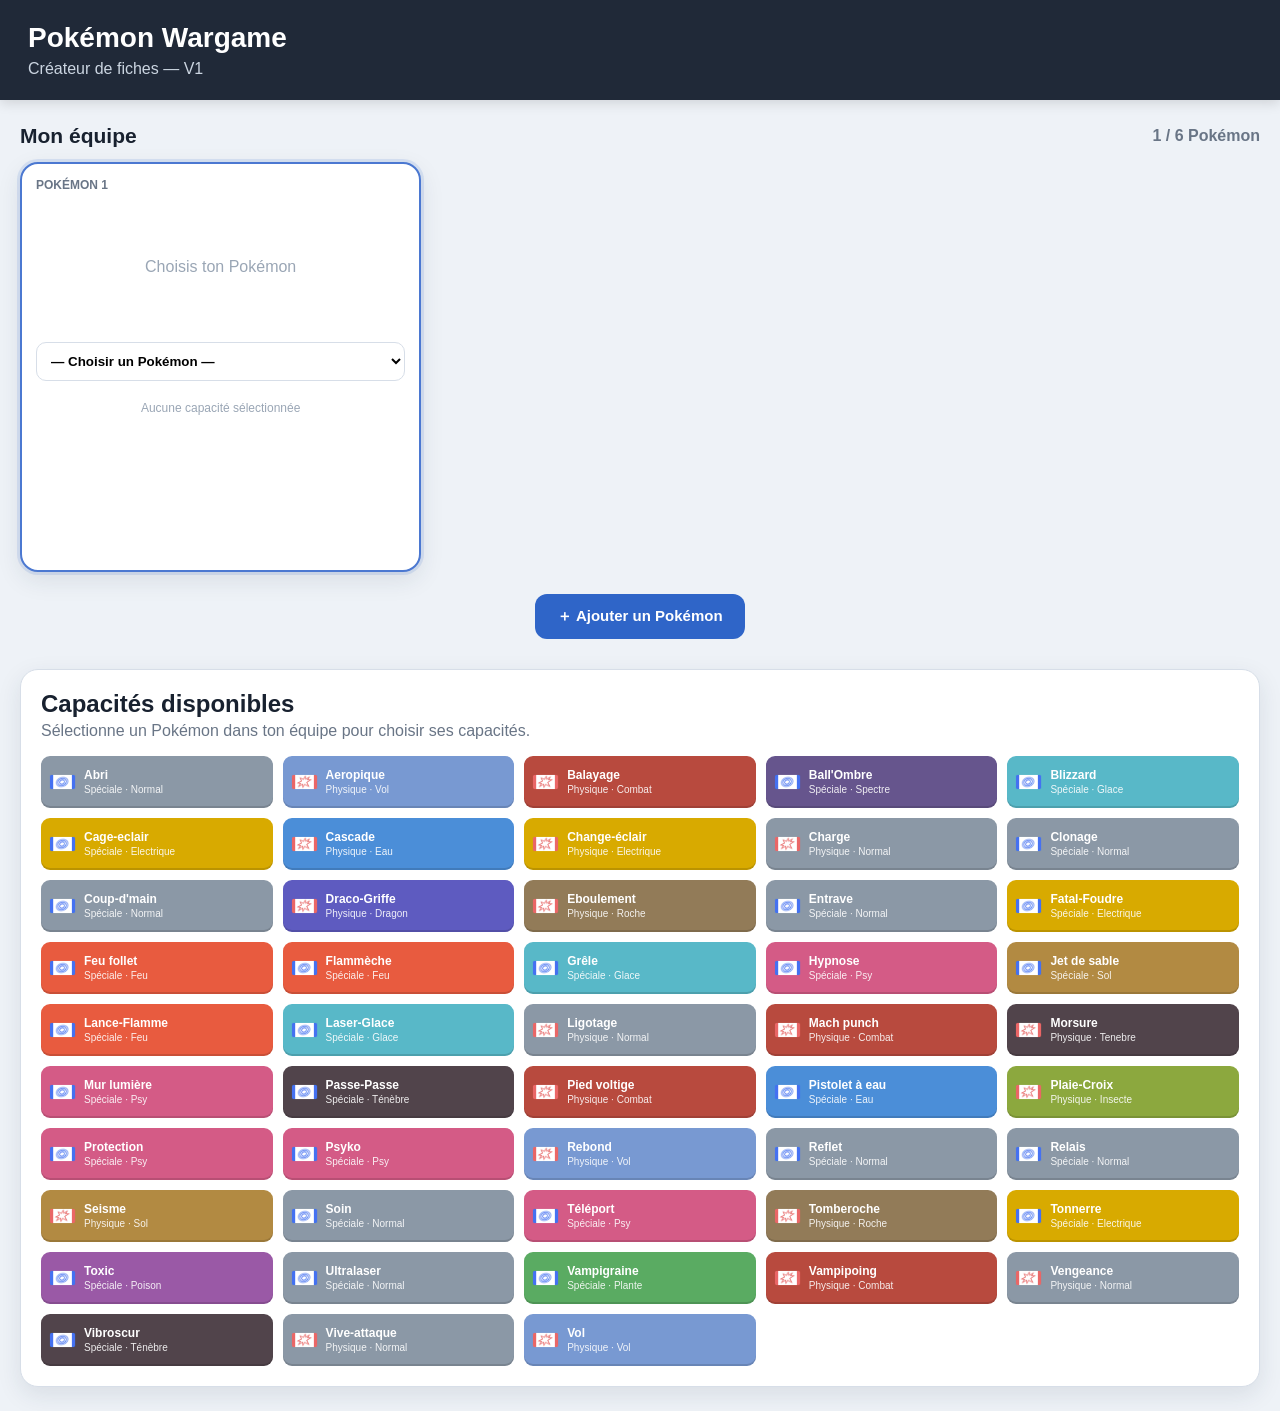
==== commit b8e15397: "Ajout des statistiques des Pokémon" ====
--- a/wargame/index.html
+++ b/wargame/index.html
@@ -9,13 +9,13 @@
 *{box-sizing:border-box}body{margin:0;background:var(--bg);font-family:Arial,Helvetica,sans-serif;color:var(--ink)}
 header{background:#202938;color:white;padding:22px 28px;box-shadow:0 3px 12px #0002}header h1{margin:0;font-size:28px}header p{margin:6px 0 0;color:#cbd5e1}
 main{max-width:1500px;margin:24px auto;padding:0 20px}.section-title{display:flex;align-items:center;justify-content:space-between;margin-bottom:14px}.section-title h2{margin:0;font-size:21px}.counter{color:var(--muted);font-weight:700}
-.team{display:grid;grid-template-columns:repeat(3,minmax(0,1fr));gap:18px}.pokemon-card{position:relative;background:var(--panel);border:2px solid var(--line);border-radius:18px;padding:14px;min-height:330px;cursor:pointer;box-shadow:var(--shadow);transition:.15s}.pokemon-card:hover{transform:translateY(-2px)}.pokemon-card.active{border-color:#4b78d1;box-shadow:0 0 0 3px #4b78d126,var(--shadow)}
+.team{display:grid;grid-template-columns:repeat(3,minmax(0,1fr));gap:18px}.pokemon-card{position:relative;background:var(--panel);border:2px solid var(--line);border-radius:18px;padding:14px;min-height:410px;cursor:pointer;box-shadow:var(--shadow);transition:.15s}.pokemon-card:hover{transform:translateY(-2px)}.pokemon-card.active{border-color:#4b78d1;box-shadow:0 0 0 3px #4b78d126,var(--shadow)}
 .card-head{display:flex;align-items:center;justify-content:space-between}.slot{font-size:12px;color:var(--muted);font-weight:800;text-transform:uppercase}.trash-poke{border:0;background:#fff0f0;color:#d12b2b;width:32px;height:32px;border-radius:9px;cursor:pointer;font-size:17px}.trash-poke:hover{background:#ffdede}
 .pokemon-image{height:150px;display:flex;align-items:center;justify-content:center}.pokemon-image img{max-height:145px;max-width:180px;object-fit:contain}.pokemon-name{text-align:center;font-size:20px;font-weight:900;margin-bottom:10px}.poke-select{width:100%;padding:10px;border:1px solid var(--line);border-radius:10px;background:white;font-weight:700}
 .selected-attacks{display:grid;grid-template-columns:1fr 1fr;gap:8px;margin-top:12px}.attack-chip{display:flex;align-items:center;gap:7px;color:#fff;border-radius:8px;padding:7px 9px;font-size:12px;font-weight:900;min-width:0}.attack-chip span{overflow:hidden;text-overflow:ellipsis;white-space:nowrap}.attack-chip img{width:20px;height:12px;object-fit:contain;flex:none}.attack-remove{margin-left:auto;border:0;background:#0003;color:white;border-radius:5px;cursor:pointer;width:22px;height:22px;flex:none}.empty-slot{height:330px;border:2px dashed #c8d1de;border-radius:18px;display:flex;align-items:center;justify-content:center;color:#8491a3;background:#ffffff66}
+.stats{margin-top:12px;padding-top:10px;border-top:1px solid var(--line)}.stats-title{font-size:10px;text-transform:uppercase;letter-spacing:.7px;color:var(--muted);font-weight:900;margin-bottom:7px}.stats-grid{display:grid;grid-template-columns:repeat(6,1fr);gap:5px}.stat{background:#f3f6fa;border-radius:7px;text-align:center;padding:5px 2px}.stat-label{display:block;font-size:9px;color:var(--muted);font-weight:800;text-transform:uppercase}.stat-value{display:block;font-size:15px;font-weight:900;margin-top:2px}
 .actions{display:flex;justify-content:center;margin:22px 0 30px}.add-btn{border:0;background:#2f65c8;color:#fff;border-radius:12px;padding:13px 22px;font-size:15px;font-weight:900;cursor:pointer}.add-btn:disabled{opacity:.4;cursor:not-allowed}
 .attack-panel{background:var(--panel);border-radius:18px;padding:20px;box-shadow:var(--shadow);border:1px solid var(--line)}.attack-panel h2{margin:0 0 4px}.attack-panel .hint{color:var(--muted);margin:0 0 16px}.available{display:grid;grid-template-columns:repeat(5,minmax(0,1fr));gap:10px}.attack-button{border:0;color:white;border-radius:9px;padding:10px 8px;min-height:52px;display:flex;align-items:center;gap:8px;text-align:left;cursor:pointer;box-shadow:inset 0 -2px #0002;transition:.12s}.attack-button:hover:not(:disabled){filter:brightness(1.08);transform:translateY(-1px)}.attack-button:disabled{opacity:.38;cursor:not-allowed}.attack-button img{width:27px;height:16px;object-fit:contain;flex:none}.attack-info{display:flex;flex-direction:column;min-width:0}.attack-name{font-weight:900;font-size:12px;line-height:1.15}.attack-type{font-size:10px;opacity:.9;margin-top:2px}
-/* Couleurs des types */
 .normal{background:#8b98a6}.feu{background:#e85b3f}.eau{background:#4b8ed8}.electrique{background:#d8aa00}.plante{background:#5aab62}.glace{background:#58b8c8}.combat{background:#b84a3e}.poison{background:#9a59a6}.sol{background:#b28a42}.vol{background:#7899d2}.psy{background:#d45b86}.insecte{background:#8ca83e}.roche{background:#927b58}.spectre{background:#66558d}.dragon{background:#5e5bc0}.tenebre{background:#51444b}
 @media(max-width:1050px){.team{grid-template-columns:repeat(2,minmax(0,1fr))}.available{grid-template-columns:repeat(4,minmax(0,1fr))}}@media(max-width:700px){.team{grid-template-columns:1fr}.available{grid-template-columns:repeat(2,minmax(0,1fr))}.selected-attacks{grid-template-columns:1fr}}
 </style>
@@ -36,15 +36,21 @@
 </main>
 <script>
 const pokemons=[
- ['Ronflex','ronflex'],['Tortank','tortank'],['Mammochon','mammochon'],['Grolem','grolem'],['Ectoplasma','ectoplasma'],['Lokhlass','lokhlass'],['Bétochef','betochef'],['Magnézone','magnezone'],['Arcanin','arcanin'],['Nostenfer','nostenfer'],['Étouraptor','etouraptor'],['Pikachu','pikachu'],['Carchacrok','carchacrok'],['Dracaufeu','dracaufeu'],['Tauros','tauros'],['Cizayox','cizayox'],['Alakazam','alakazam'],['Noctali','noctali'],['Leveinard','leveinard'],['Azumarill','azumarill']
+ ['Ronflex','ronflex','TANK','NORMAL',25,5,10,2,7,4],['Tortank','tortank','TANK','EAU',24,5,6,5,8,5],['Mammochon','mammochon','TANK','SOL',22,6,5,2,10,3],['Grolem','grolem','TANK','ROCHE',22,6,9,1,5,4],
+ ['Ectoplasma','ectoplasma','CONTROLE','SPECTRE',21,2,4,9,7,7],['Lokhlass','lokhlass','CONTROLE','GLACE',22,2,5,7,5,6],['Bétochef','betochef','CONTROLE','COMBAT',21,6,6,2,4,5],['Magnézone','magnezone','CONTROLE','ACIER',20,3,4,6,6,6],
+ ['Arcanin','arcanin','FLANK','FEU',20,8,3,4,4,9],['Nostenfer','nostefer','FLANK','POISON',20,10,2,1,4,10],['Étouraptor','etouraptor','FLANK','VOL',21,9,4,1,5,8],['Pikachu','pikachu','FLANK','ELECTRIQUE',16,6,3,8,3,9],
+ ['Carchacrok','carchacrok','DPS','DRAGON',21,10,5,7,5,8],['Dracaufeu','dracaufeu','DPS','FEU',20,7,4,10,4,7],['Tauros','tauros','DPS','NORMAL',22,9,6,0,3,9],['Cizayox','cizayox','DPS','INSECTE',20,8,3,2,5,7],
+ ['Alakazam','alakazam','SOUTIEN','PSY',20,0,2,10,7,8],['Noctali','noctali','SOUTIEN','TENEBRE',21,6,6,6,6,6],['Leveinard','leveinard','SOUTIEN','FEE',25,4,5,2,5,4],['Azumarill','azumarill','SOUTIEN','EAU',20,9,4,1,5,4]
 ];
 const attacks=[
  ['Abri','Spéciale','Normal'],['Aeropique','Physique','Vol'],['Balayage','Physique','Combat'],["Ball'Ombre",'Spéciale','Spectre'],['Blizzard','Spéciale','Glace'],['Cage-eclair','Spéciale','Electrique'],['Cascade','Physique','Eau'],['Change-éclair','Physique','Electrique'],['Charge','Physique','Normal'],['Clonage','Spéciale','Normal'],["Coup-d'main",'Spéciale','Normal'],['Draco-Griffe','Physique','Dragon'],['Eboulement','Physique','Roche'],['Entrave','Spéciale','Normal'],['Fatal-Foudre','Spéciale','Electrique'],['Feu follet','Spéciale','Feu'],['Flammèche','Spéciale','Feu'],['Grêle','Spéciale','Glace'],['Hypnose','Spéciale','Psy'],['Jet de sable','Spéciale','Sol'],['Lance-Flamme','Spéciale','Feu'],['Laser-Glace','Spéciale','Glace'],['Ligotage','Physique','Normal'],['Mach punch','Physique','Combat'],['Morsure','Physique','Tenebre'],['Mur lumière','Spéciale','Psy'],['Passe-Passe','Spéciale','Ténèbre'],['Pied voltige','Physique','Combat'],['Pistolet à eau','Spéciale','Eau'],['Plaie-Croix','Physique','Insecte'],['Protection','Spéciale','Psy'],['Psyko','Spéciale','Psy'],['Rebond','Physique','Vol'],['Reflet','Spéciale','Normal'],['Relais','Spéciale','Normal'],['Seisme','Physique','Sol'],['Soin','Spéciale','Normal'],['Téléport','Spéciale','Psy'],['Tomberoche','Physique','Roche'],['Tonnerre','Spéciale','Electrique'],['Toxic','Spéciale','Poison'],['Ultralaser','Spéciale','Normal'],['Vampigraine','Spéciale','Plante'],['Vampipoing','Physique','Combat'],['Vengeance','Physique','Normal'],['Vibroscur','Spéciale','Ténèbre'],['Vive-attaque','Physique','Normal'],['Vol','Physique','Vol']
 ];
 const typeClass={Normal:'normal',Feu:'feu',Eau:'eau',Electrique:'electrique',Plante:'plante',Glace:'glace',Combat:'combat',Poison:'poison',Sol:'sol',Vol:'vol',Psy:'psy',Insecte:'insecte',Roche:'roche',Spectre:'spectre',Dragon:'dragon',Ténèbre:'tenebre',Tenebre:'tenebre'};
+const roleClass={TANK:'tank',CONTROLE:'controle',FLANK:'flank',DPS:'dps',SOUTIEN:'soutien'};
 let team=[{pokemon:'',attacks:[]}];let active=0;
 const $=id=>document.getElementById(id);
 function imgType(category){return category==='Physique'?'images/dPhysique.png':'images/dSpeciale.png'}
+function pokemonById(id){return pokemons.find(x=>x[1]===id)}
 function renderTeam(){
  const el=$('team');el.innerHTML='';
  team.forEach((p,i)=>{
@@ -53,6 +59,7 @@
   card.innerHTML=`<div class="card-head"><div class="slot">Pokémon ${i+1}</div>${team.length>1?'<button class="trash-poke" title="Supprimer ce Pokémon">🗑</button>':''}</div>
   <div class="pokemon-image">${chosen?`<img src="images/${chosen[1]}.png" alt="${chosen[0]}">`:'<span style="color:#9aa6b5">Choisis ton Pokémon</span>'}</div>
   <select class="poke-select"><option value="">— Choisir un Pokémon —</option>${pokemons.map(x=>`<option value="${x[1]}" ${p.pokemon===x[1]?'selected':''}>${x[0]}</option>`).join('')}</select>
+  ${chosen?statsHTML(chosen):''}
   <div class="selected-attacks">${p.attacks.map((a,ai)=>attackChip(a,i,ai)).join('')||'<div style="grid-column:1/-1;text-align:center;color:#9aa6b5;font-size:12px;padding:8px">Aucune capacité sélectionnée</div>'}</div>`;
   card.querySelector('select').onchange=e=>{p.pokemon=e.target.value;render()};
   const del=card.querySelector('.trash-poke');if(del)del.onclick=e=>{e.stopPropagation();team.splice(i,1);active=Math.min(active,team.length-1);render()};
@@ -61,8 +68,11 @@
  });
  $('teamCounter').textContent=`${team.length} / 6 Pokémon`; $('addPokemon').disabled=team.length>=6;
 }
+function statsHTML(p){
+ const labels=['PV','ATQ','DEF','ATQ SPÉ','DEF SPÉ','VIT'];
+ return `<div class="stats"><div class="stats-title">Statistiques</div><div class="stats-grid">${labels.map((l,i)=>`<div class="stat"><span class="stat-label">${l}</span><span class="stat-value">${p[4+i]}</span></div>`).join('')}</div></div>`;
+}
 function attackChip(name,i,ai){const a=attacks.find(x=>x[0]===name);const cls=typeClass[a[2]]||'normal';return `<div class="attack-chip ${cls}"><img src="${imgType(a[1])}" alt="${a[1]}"><span>${a[0]}</span><button class="attack-remove" data-index="${ai}" title="Retirer">×</button></div>`}
-function pokemonById(id){return pokemons.find(x=>x[1]===id)}
 function renderAttacks(){
  const p=team[active];const holder=$('availableAttacks');
  $('attackHint').textContent=pokemonById(p.pokemon)?`Pokémon actif : ${pokemonById(p.pokemon)[0]} — ${p.attacks.length} / 4 capacités sélectionnées.`:'Sélectionne un Pokémon dans ton équipe pour choisir ses capacités.';
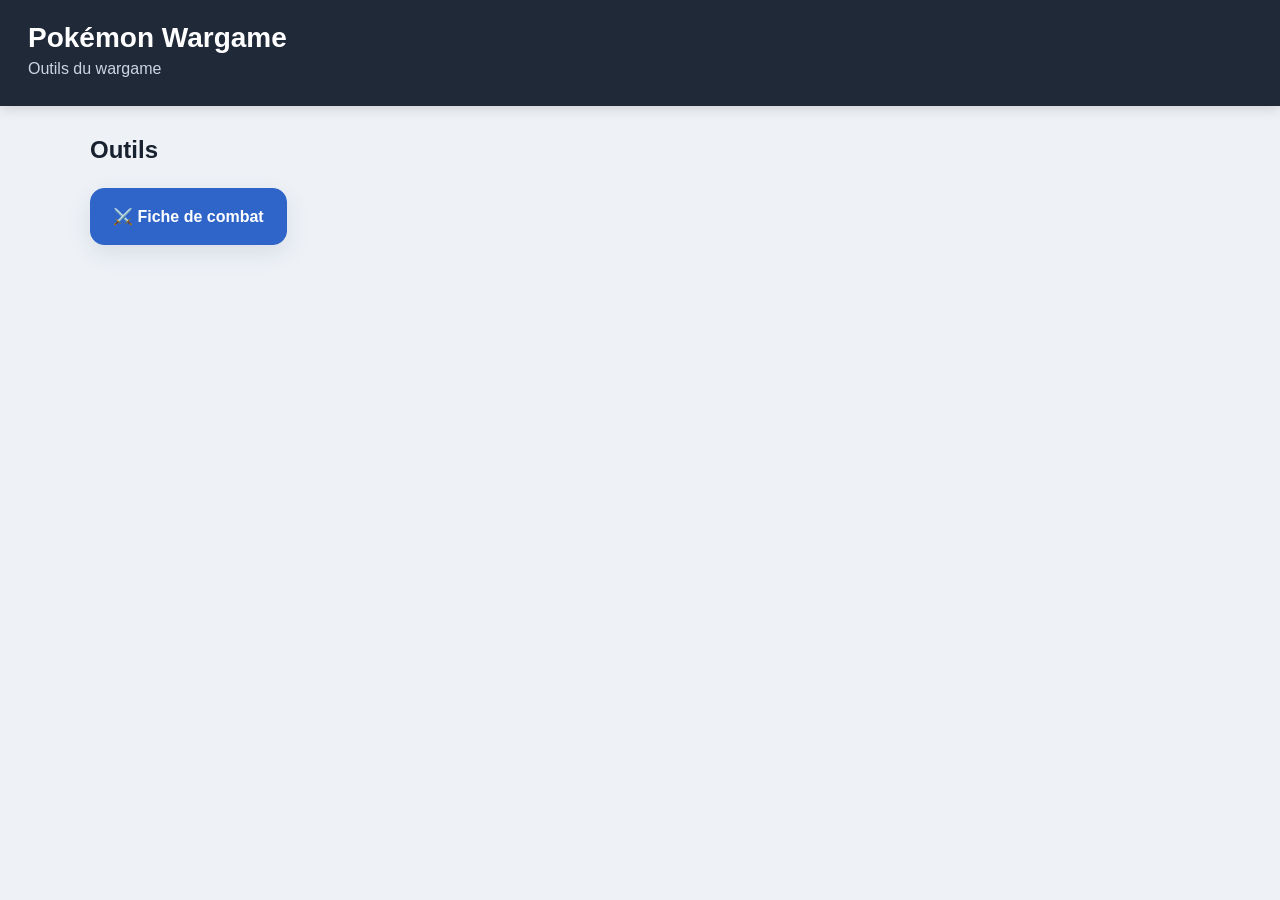
==== commit 2158c016: "Ajout de l'onglet Fiche de combat" ====
--- a/wargame/index.html
+++ b/wargame/index.html
@@ -3,85 +3,16 @@
 <head>
 <meta charset="utf-8">
 <meta name="viewport" content="width=device-width, initial-scale=1">
-<title>Pokémon Wargame — Créateur de fiches</title>
-<style>
-:root{--bg:#eef2f7;--panel:#fff;--ink:#18212f;--muted:#697586;--line:#d7dee8;--accent:#e33535;--shadow:0 8px 24px rgba(30,45,65,.10)}
-*{box-sizing:border-box}body{margin:0;background:var(--bg);font-family:Arial,Helvetica,sans-serif;color:var(--ink)}
-header{background:#202938;color:white;padding:22px 28px;box-shadow:0 3px 12px #0002}header h1{margin:0;font-size:28px}header p{margin:6px 0 0;color:#cbd5e1}
-main{max-width:1500px;margin:24px auto;padding:0 20px}.section-title{display:flex;align-items:center;justify-content:space-between;margin-bottom:14px}.section-title h2{margin:0;font-size:21px}.counter{color:var(--muted);font-weight:700}
-.team{display:grid;grid-template-columns:repeat(3,minmax(0,1fr));gap:18px}.pokemon-card{position:relative;background:var(--panel);border:2px solid var(--line);border-radius:18px;padding:14px;min-height:410px;cursor:pointer;box-shadow:var(--shadow);transition:.15s}.pokemon-card:hover{transform:translateY(-2px)}.pokemon-card.active{border-color:#4b78d1;box-shadow:0 0 0 3px #4b78d126,var(--shadow)}
-.card-head{display:flex;align-items:center;justify-content:space-between}.slot{font-size:12px;color:var(--muted);font-weight:800;text-transform:uppercase}.trash-poke{border:0;background:#fff0f0;color:#d12b2b;width:32px;height:32px;border-radius:9px;cursor:pointer;font-size:17px}.trash-poke:hover{background:#ffdede}
-.pokemon-image{height:150px;display:flex;align-items:center;justify-content:center}.pokemon-image img{max-height:145px;max-width:180px;object-fit:contain}.pokemon-name{text-align:center;font-size:20px;font-weight:900;margin-bottom:10px}.poke-select{width:100%;padding:10px;border:1px solid var(--line);border-radius:10px;background:white;font-weight:700}
-.selected-attacks{display:grid;grid-template-columns:1fr 1fr;gap:8px;margin-top:12px}.attack-chip{display:flex;align-items:center;gap:7px;color:#fff;border-radius:8px;padding:7px 9px;font-size:12px;font-weight:900;min-width:0}.attack-chip span{overflow:hidden;text-overflow:ellipsis;white-space:nowrap}.attack-chip img{width:20px;height:12px;object-fit:contain;flex:none}.attack-remove{margin-left:auto;border:0;background:#0003;color:white;border-radius:5px;cursor:pointer;width:22px;height:22px;flex:none}.empty-slot{height:330px;border:2px dashed #c8d1de;border-radius:18px;display:flex;align-items:center;justify-content:center;color:#8491a3;background:#ffffff66}
-.stats{margin-top:12px;padding-top:10px;border-top:1px solid var(--line)}.stats-title{font-size:10px;text-transform:uppercase;letter-spacing:.7px;color:var(--muted);font-weight:900;margin-bottom:7px}.stats-grid{display:grid;grid-template-columns:repeat(6,1fr);gap:5px}.stat{background:#f3f6fa;border-radius:7px;text-align:center;padding:5px 2px}.stat-label{display:block;font-size:9px;color:var(--muted);font-weight:800;text-transform:uppercase}.stat-value{display:block;font-size:15px;font-weight:900;margin-top:2px}
-.actions{display:flex;justify-content:center;margin:22px 0 30px}.add-btn{border:0;background:#2f65c8;color:#fff;border-radius:12px;padding:13px 22px;font-size:15px;font-weight:900;cursor:pointer}.add-btn:disabled{opacity:.4;cursor:not-allowed}
-.attack-panel{background:var(--panel);border-radius:18px;padding:20px;box-shadow:var(--shadow);border:1px solid var(--line)}.attack-panel h2{margin:0 0 4px}.attack-panel .hint{color:var(--muted);margin:0 0 16px}.available{display:grid;grid-template-columns:repeat(5,minmax(0,1fr));gap:10px}.attack-button{border:0;color:white;border-radius:9px;padding:10px 8px;min-height:52px;display:flex;align-items:center;gap:8px;text-align:left;cursor:pointer;box-shadow:inset 0 -2px #0002;transition:.12s}.attack-button:hover:not(:disabled){filter:brightness(1.08);transform:translateY(-1px)}.attack-button:disabled{opacity:.38;cursor:not-allowed}.attack-button img{width:27px;height:16px;object-fit:contain;flex:none}.attack-info{display:flex;flex-direction:column;min-width:0}.attack-name{font-weight:900;font-size:12px;line-height:1.15}.attack-type{font-size:10px;opacity:.9;margin-top:2px}
-.normal{background:#8b98a6}.feu{background:#e85b3f}.eau{background:#4b8ed8}.electrique{background:#d8aa00}.plante{background:#5aab62}.glace{background:#58b8c8}.combat{background:#b84a3e}.poison{background:#9a59a6}.sol{background:#b28a42}.vol{background:#7899d2}.psy{background:#d45b86}.insecte{background:#8ca83e}.roche{background:#927b58}.spectre{background:#66558d}.dragon{background:#5e5bc0}.tenebre{background:#51444b}
-@media(max-width:1050px){.team{grid-template-columns:repeat(2,minmax(0,1fr))}.available{grid-template-columns:repeat(4,minmax(0,1fr))}}@media(max-width:700px){.team{grid-template-columns:1fr}.available{grid-template-columns:repeat(2,minmax(0,1fr))}.selected-attacks{grid-template-columns:1fr}}
-</style>
+<title>Pokémon Wargame</title>
+<style>body{margin:0;background:#eef2f7;font-family:Arial,Helvetica,sans-serif;color:#18212f}header{background:#202938;color:#fff;padding:22px 28px;box-shadow:0 3px 12px #0002}h1{margin:0;font-size:28px}header p{margin:6px 0;color:#cbd5e1}main{max-width:1100px;margin:30px auto;padding:0 20px}.tabs{display:flex;gap:12px;flex-wrap:wrap;margin-top:24px}.tab{display:block;text-decoration:none;background:#fff;color:#18212f;border:1px solid #d7dee8;border-radius:14px;padding:18px 22px;font-weight:900;box-shadow:0 8px 24px rgba(30,45,65,.1);transition:.15s}.tab:hover{transform:translateY(-2px);border-color:#4b78d1}.tab.primary{background:#2f65c8;color:#fff;border-color:#2f65c8}</style>
 </head>
 <body>
-<header><h1>Pokémon Wargame</h1><p>Créateur de fiches — V1</p></header>
+<header><h1>Pokémon Wargame</h1><p>Outils du wargame</p></header>
 <main>
-<section>
-<div class="section-title"><h2>Mon équipe</h2><div class="counter" id="teamCounter">1 / 6 Pokémon</div></div>
-<div class="team" id="team"></div>
-<div class="actions"><button class="add-btn" id="addPokemon">＋ Ajouter un Pokémon</button></div>
-</section>
-<section class="attack-panel">
-<h2>Capacités disponibles</h2>
-<p class="hint" id="attackHint">Sélectionne un Pokémon puis clique sur ses capacités. Maximum 4 capacités par Pokémon.</p>
-<div class="available" id="availableAttacks"></div>
-</section>
+<h2>Outils</h2>
+<nav class="tabs" aria-label="Navigation du wargame">
+<a class="tab primary" href="battle-sheet/index.html">⚔️ Fiche de combat</a>
+</nav>
 </main>
-<script>
-const pokemons=[
- ['Ronflex','ronflex','TANK','NORMAL',25,5,10,2,7,4],['Tortank','tortank','TANK','EAU',24,5,6,5,8,5],['Mammochon','mammochon','TANK','SOL',22,6,5,2,10,3],['Grolem','grolem','TANK','ROCHE',22,6,9,1,5,4],
- ['Ectoplasma','ectoplasma','CONTROLE','SPECTRE',21,2,4,9,7,7],['Lokhlass','lokhlass','CONTROLE','GLACE',22,2,5,7,5,6],['Bétochef','betochef','CONTROLE','COMBAT',21,6,6,2,4,5],['Magnézone','magnezone','CONTROLE','ACIER',20,3,4,6,6,6],
- ['Arcanin','arcanin','FLANK','FEU',20,8,3,4,4,9],['Nostenfer','nostefer','FLANK','POISON',20,10,2,1,4,10],['Étouraptor','etouraptor','FLANK','VOL',21,9,4,1,5,8],['Pikachu','pikachu','FLANK','ELECTRIQUE',16,6,3,8,3,9],
- ['Carchacrok','carchacrok','DPS','DRAGON',21,10,5,7,5,8],['Dracaufeu','dracaufeu','DPS','FEU',20,7,4,10,4,7],['Tauros','tauros','DPS','NORMAL',22,9,6,0,3,9],['Cizayox','cizayox','DPS','INSECTE',20,8,3,2,5,7],
- ['Alakazam','alakazam','SOUTIEN','PSY',20,0,2,10,7,8],['Noctali','noctali','SOUTIEN','TENEBRE',21,6,6,6,6,6],['Leveinard','leveinard','SOUTIEN','FEE',25,4,5,2,5,4],['Azumarill','azumarill','SOUTIEN','EAU',20,9,4,1,5,4]
-];
-const attacks=[
- ['Abri','Spéciale','Normal'],['Aeropique','Physique','Vol'],['Balayage','Physique','Combat'],["Ball'Ombre",'Spéciale','Spectre'],['Blizzard','Spéciale','Glace'],['Cage-eclair','Spéciale','Electrique'],['Cascade','Physique','Eau'],['Change-éclair','Physique','Electrique'],['Charge','Physique','Normal'],['Clonage','Spéciale','Normal'],["Coup-d'main",'Spéciale','Normal'],['Draco-Griffe','Physique','Dragon'],['Eboulement','Physique','Roche'],['Entrave','Spéciale','Normal'],['Fatal-Foudre','Spéciale','Electrique'],['Feu follet','Spéciale','Feu'],['Flammèche','Spéciale','Feu'],['Grêle','Spéciale','Glace'],['Hypnose','Spéciale','Psy'],['Jet de sable','Spéciale','Sol'],['Lance-Flamme','Spéciale','Feu'],['Laser-Glace','Spéciale','Glace'],['Ligotage','Physique','Normal'],['Mach punch','Physique','Combat'],['Morsure','Physique','Tenebre'],['Mur lumière','Spéciale','Psy'],['Passe-Passe','Spéciale','Ténèbre'],['Pied voltige','Physique','Combat'],['Pistolet à eau','Spéciale','Eau'],['Plaie-Croix','Physique','Insecte'],['Protection','Spéciale','Psy'],['Psyko','Spéciale','Psy'],['Rebond','Physique','Vol'],['Reflet','Spéciale','Normal'],['Relais','Spéciale','Normal'],['Seisme','Physique','Sol'],['Soin','Spéciale','Normal'],['Téléport','Spéciale','Psy'],['Tomberoche','Physique','Roche'],['Tonnerre','Spéciale','Electrique'],['Toxic','Spéciale','Poison'],['Ultralaser','Spéciale','Normal'],['Vampigraine','Spéciale','Plante'],['Vampipoing','Physique','Combat'],['Vengeance','Physique','Normal'],['Vibroscur','Spéciale','Ténèbre'],['Vive-attaque','Physique','Normal'],['Vol','Physique','Vol']
-];
-const typeClass={Normal:'normal',Feu:'feu',Eau:'eau',Electrique:'electrique',Plante:'plante',Glace:'glace',Combat:'combat',Poison:'poison',Sol:'sol',Vol:'vol',Psy:'psy',Insecte:'insecte',Roche:'roche',Spectre:'spectre',Dragon:'dragon',Ténèbre:'tenebre',Tenebre:'tenebre'};
-const roleClass={TANK:'tank',CONTROLE:'controle',FLANK:'flank',DPS:'dps',SOUTIEN:'soutien'};
-let team=[{pokemon:'',attacks:[]}];let active=0;
-const $=id=>document.getElementById(id);
-function imgType(category){return category==='Physique'?'images/dPhysique.png':'images/dSpeciale.png'}
-function pokemonById(id){return pokemons.find(x=>x[1]===id)}
-function renderTeam(){
- const el=$('team');el.innerHTML='';
- team.forEach((p,i)=>{
-  const card=document.createElement('article');card.className='pokemon-card'+(i===active?' active':'');card.onclick=e=>{if(!e.target.closest('select,button')){active=i;render()}};
-  const chosen=pokemonById(p.pokemon);
-  card.innerHTML=`<div class="card-head"><div class="slot">Pokémon ${i+1}</div>${team.length>1?'<button class="trash-poke" title="Supprimer ce Pokémon">🗑</button>':''}</div>
-  <div class="pokemon-image">${chosen?`<img src="images/${chosen[1]}.png" alt="${chosen[0]}">`:'<span style="color:#9aa6b5">Choisis ton Pokémon</span>'}</div>
-  <select class="poke-select"><option value="">— Choisir un Pokémon —</option>${pokemons.map(x=>`<option value="${x[1]}" ${p.pokemon===x[1]?'selected':''}>${x[0]}</option>`).join('')}</select>
-  ${chosen?statsHTML(chosen):''}
-  <div class="selected-attacks">${p.attacks.map((a,ai)=>attackChip(a,i,ai)).join('')||'<div style="grid-column:1/-1;text-align:center;color:#9aa6b5;font-size:12px;padding:8px">Aucune capacité sélectionnée</div>'}</div>`;
-  card.querySelector('select').onchange=e=>{p.pokemon=e.target.value;render()};
-  const del=card.querySelector('.trash-poke');if(del)del.onclick=e=>{e.stopPropagation();team.splice(i,1);active=Math.min(active,team.length-1);render()};
-  card.querySelectorAll('.attack-remove').forEach(btn=>btn.onclick=e=>{e.stopPropagation();team[i].attacks.splice(Number(btn.dataset.index),1);render()});
-  el.appendChild(card);
- });
- $('teamCounter').textContent=`${team.length} / 6 Pokémon`; $('addPokemon').disabled=team.length>=6;
-}
-function statsHTML(p){
- const labels=['PV','ATQ','DEF','ATQ SPÉ','DEF SPÉ','VIT'];
- return `<div class="stats"><div class="stats-title">Statistiques</div><div class="stats-grid">${labels.map((l,i)=>`<div class="stat"><span class="stat-label">${l}</span><span class="stat-value">${p[4+i]}</span></div>`).join('')}</div></div>`;
-}
-function attackChip(name,i,ai){const a=attacks.find(x=>x[0]===name);const cls=typeClass[a[2]]||'normal';return `<div class="attack-chip ${cls}"><img src="${imgType(a[1])}" alt="${a[1]}"><span>${a[0]}</span><button class="attack-remove" data-index="${ai}" title="Retirer">×</button></div>`}
-function renderAttacks(){
- const p=team[active];const holder=$('availableAttacks');
- $('attackHint').textContent=pokemonById(p.pokemon)?`Pokémon actif : ${pokemonById(p.pokemon)[0]} — ${p.attacks.length} / 4 capacités sélectionnées.`:'Sélectionne un Pokémon dans ton équipe pour choisir ses capacités.';
- holder.innerHTML=attacks.map(a=>{const selected=p.attacks.includes(a[0]);const disabled=selected||p.attacks.length>=4;const cls=typeClass[a[2]]||'normal';return `<button class="attack-button ${cls}" ${disabled?'disabled':''} data-name="${a[0]}"><img src="${imgType(a[1])}" alt="${a[1]}"><span class="attack-info"><span class="attack-name">${a[0]}</span><span class="attack-type">${a[1]} · ${a[2]}</span></span></button>`}).join('');
- holder.querySelectorAll('.attack-button:not(:disabled)').forEach(btn=>btn.onclick=()=>{if(!team[active].pokemon)return;team[active].attacks.push(btn.dataset.name);render()});
-}
-function render(){renderTeam();renderAttacks()}
-$('addPokemon').onclick=()=>{if(team.length<6){team.push({pokemon:'',attacks:[]});active=team.length-1;render()}};
-render();
-</script>
 </body>
 </html>
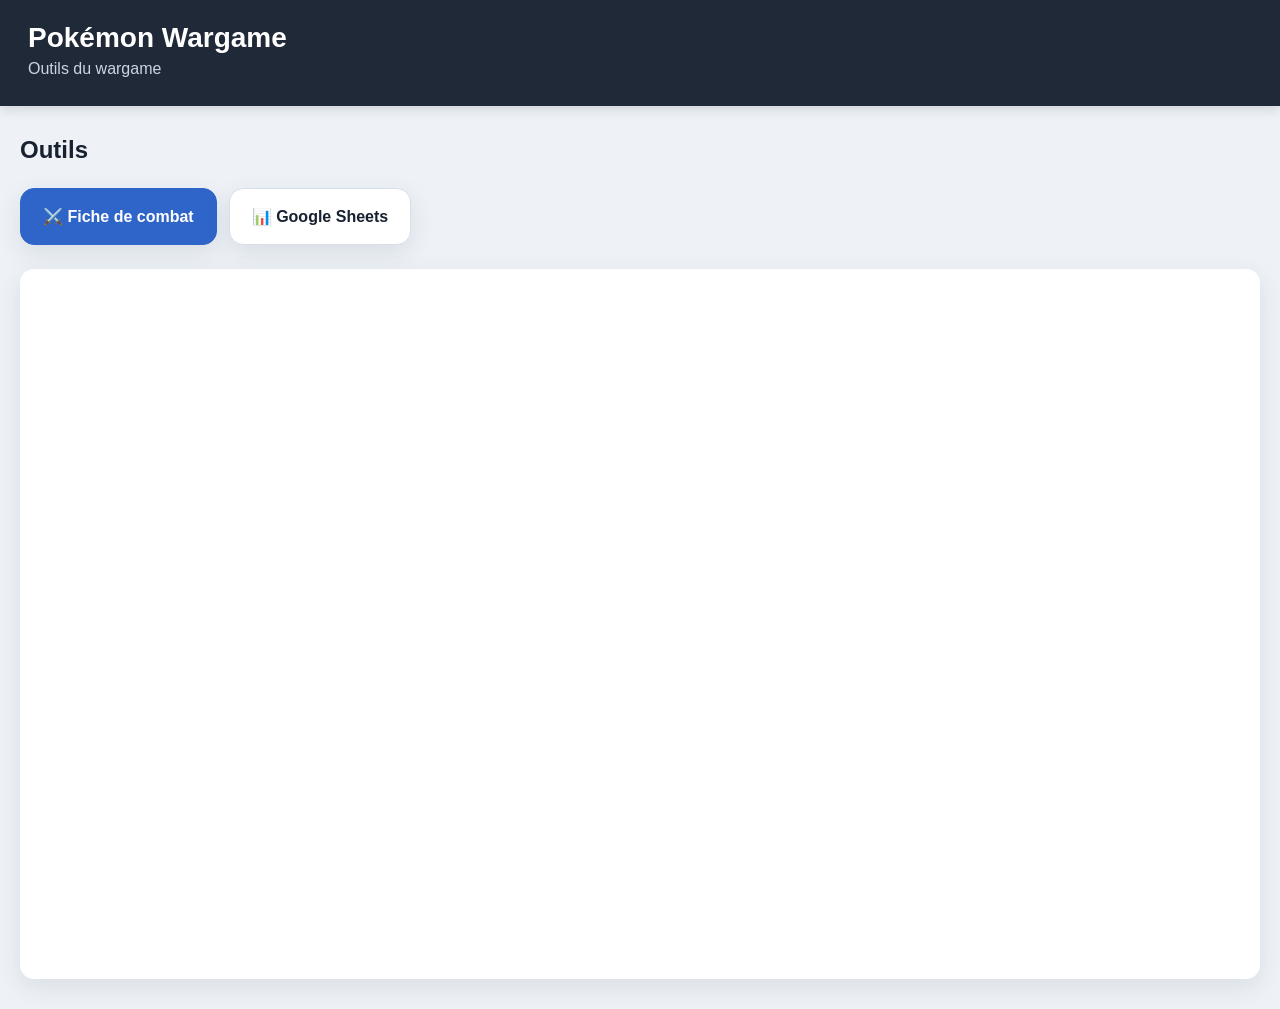
==== commit a2a0d9ee: "Ajout de l'onglet Google Sheets au Wargame" ====
--- a/wargame/index.html
+++ b/wargame/index.html
@@ -4,7 +4,19 @@
 <meta charset="utf-8">
 <meta name="viewport" content="width=device-width, initial-scale=1">
 <title>Pokémon Wargame</title>
-<style>body{margin:0;background:#eef2f7;font-family:Arial,Helvetica,sans-serif;color:#18212f}header{background:#202938;color:#fff;padding:22px 28px;box-shadow:0 3px 12px #0002}h1{margin:0;font-size:28px}header p{margin:6px 0;color:#cbd5e1}main{max-width:1100px;margin:30px auto;padding:0 20px}.tabs{display:flex;gap:12px;flex-wrap:wrap;margin-top:24px}.tab{display:block;text-decoration:none;background:#fff;color:#18212f;border:1px solid #d7dee8;border-radius:14px;padding:18px 22px;font-weight:900;box-shadow:0 8px 24px rgba(30,45,65,.1);transition:.15s}.tab:hover{transform:translateY(-2px);border-color:#4b78d1}.tab.primary{background:#2f65c8;color:#fff;border-color:#2f65c8}</style>
+<style>
+body{margin:0;background:#eef2f7;font-family:Arial,Helvetica,sans-serif;color:#18212f}
+header{background:#202938;color:#fff;padding:22px 28px;box-shadow:0 3px 12px #0002}
+h1{margin:0;font-size:28px}
+header p{margin:6px 0;color:#cbd5e1}
+main{max-width:1400px;margin:30px auto;padding:0 20px}
+.tabs{display:flex;gap:12px;flex-wrap:wrap;margin-top:24px}
+.tab{display:block;text-decoration:none;background:#fff;color:#18212f;border:1px solid #d7dee8;border-radius:14px;padding:18px 22px;font-weight:900;box-shadow:0 8px 24px rgba(30,45,65,.1);transition:.15s}
+.tab:hover{transform:translateY(-2px);border-color:#4b78d1}
+.tab.primary{background:#2f65c8;color:#fff;border-color:#2f65c8}
+.sheet-wrap{margin-top:24px;background:#fff;border-radius:14px;overflow:hidden;box-shadow:0 8px 24px rgba(30,45,65,.1)}
+.sheet-wrap iframe{display:block;width:100%;height:calc(100vh - 190px);min-height:650px;border:0}
+</style>
 </head>
 <body>
 <header><h1>Pokémon Wargame</h1><p>Outils du wargame</p></header>
@@ -12,7 +24,11 @@
 <h2>Outils</h2>
 <nav class="tabs" aria-label="Navigation du wargame">
 <a class="tab primary" href="battle-sheet/index.html">⚔️ Fiche de combat</a>
+<a class="tab" href="#google-sheets">📊 Google Sheets</a>
 </nav>
+<section id="google-sheets" class="sheet-wrap" aria-label="Google Sheets">
+<iframe src="https://docs.google.com/spreadsheets/d/e/2PACX-1vRPESf4SePJuabGEYnafeWuMqMJhHxV78tjI5rqwRYtTsR2rCQqCM2PqQx8C8_pkWx-2vrf7cN1erSF/pubhtml?gid=1183777585&amp;single=true&amp;widget=true&amp;headers=false" title="Google Sheets"></iframe>
+</section>
 </main>
 </body>
 </html>
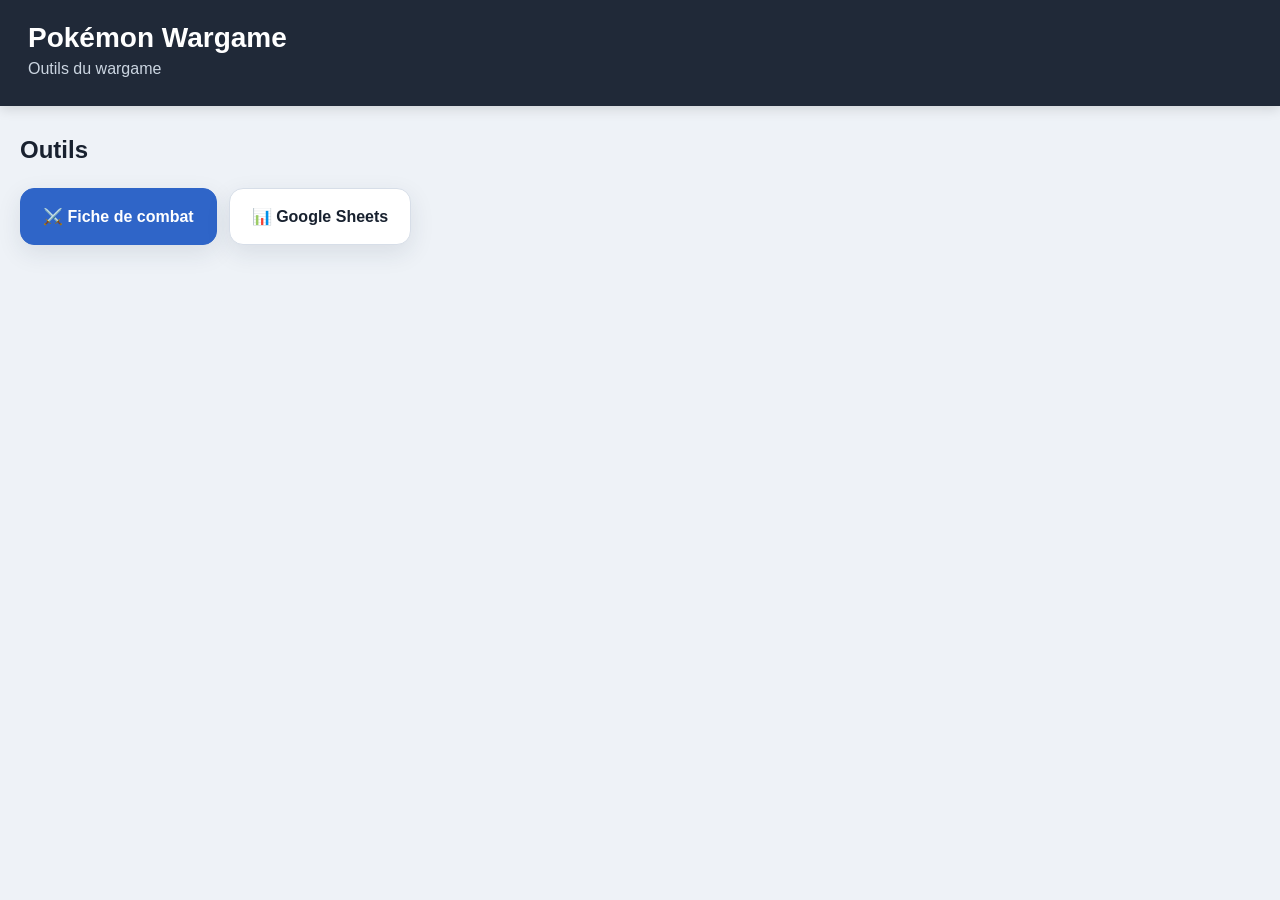
==== commit 2974d667: "Déplacer Google Sheets vers sa propre page sheets/index.html" ====
--- a/wargame/index.html
+++ b/wargame/index.html
@@ -14,8 +14,6 @@
 .tab{display:block;text-decoration:none;background:#fff;color:#18212f;border:1px solid #d7dee8;border-radius:14px;padding:18px 22px;font-weight:900;box-shadow:0 8px 24px rgba(30,45,65,.1);transition:.15s}
 .tab:hover{transform:translateY(-2px);border-color:#4b78d1}
 .tab.primary{background:#2f65c8;color:#fff;border-color:#2f65c8}
-.sheet-wrap{margin-top:24px;background:#fff;border-radius:14px;overflow:hidden;box-shadow:0 8px 24px rgba(30,45,65,.1)}
-.sheet-wrap iframe{display:block;width:100%;height:calc(100vh - 190px);min-height:650px;border:0}
 </style>
 </head>
 <body>
@@ -24,11 +22,8 @@
 <h2>Outils</h2>
 <nav class="tabs" aria-label="Navigation du wargame">
 <a class="tab primary" href="battle-sheet/index.html">⚔️ Fiche de combat</a>
-<a class="tab" href="#google-sheets">📊 Google Sheets</a>
+<a class="tab" href="sheets/index.html">📊 Google Sheets</a>
 </nav>
-<section id="google-sheets" class="sheet-wrap" aria-label="Google Sheets">
-<iframe src="https://docs.google.com/spreadsheets/d/e/2PACX-1vRPESf4SePJuabGEYnafeWuMqMJhHxV78tjI5rqwRYtTsR2rCQqCM2PqQx8C8_pkWx-2vrf7cN1erSF/pubhtml?gid=1183777585&amp;single=true&amp;widget=true&amp;headers=false" title="Google Sheets"></iframe>
-</section>
 </main>
 </body>
 </html>
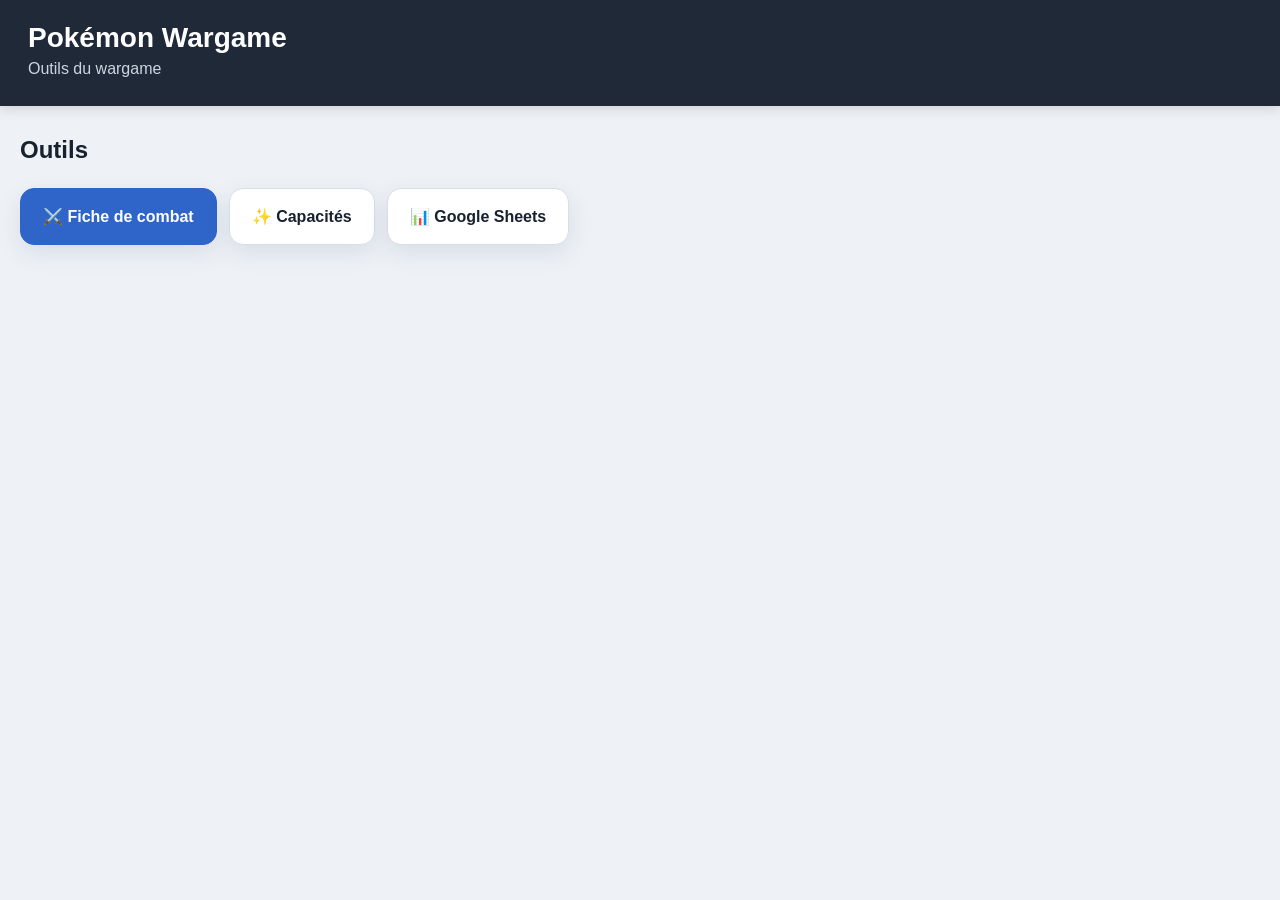
==== commit 3bb87d6d: "Add capacities tool to wargame navigation" ====
--- a/wargame/index.html
+++ b/wargame/index.html
@@ -22,6 +22,7 @@
 <h2>Outils</h2>
 <nav class="tabs" aria-label="Navigation du wargame">
 <a class="tab primary" href="battle-sheet/index.html">⚔️ Fiche de combat</a>
+<a class="tab" href="capacities/index.html">✨ Capacités</a>
 <a class="tab" href="sheets/index.html">📊 Google Sheets</a>
 </nav>
 </main>
